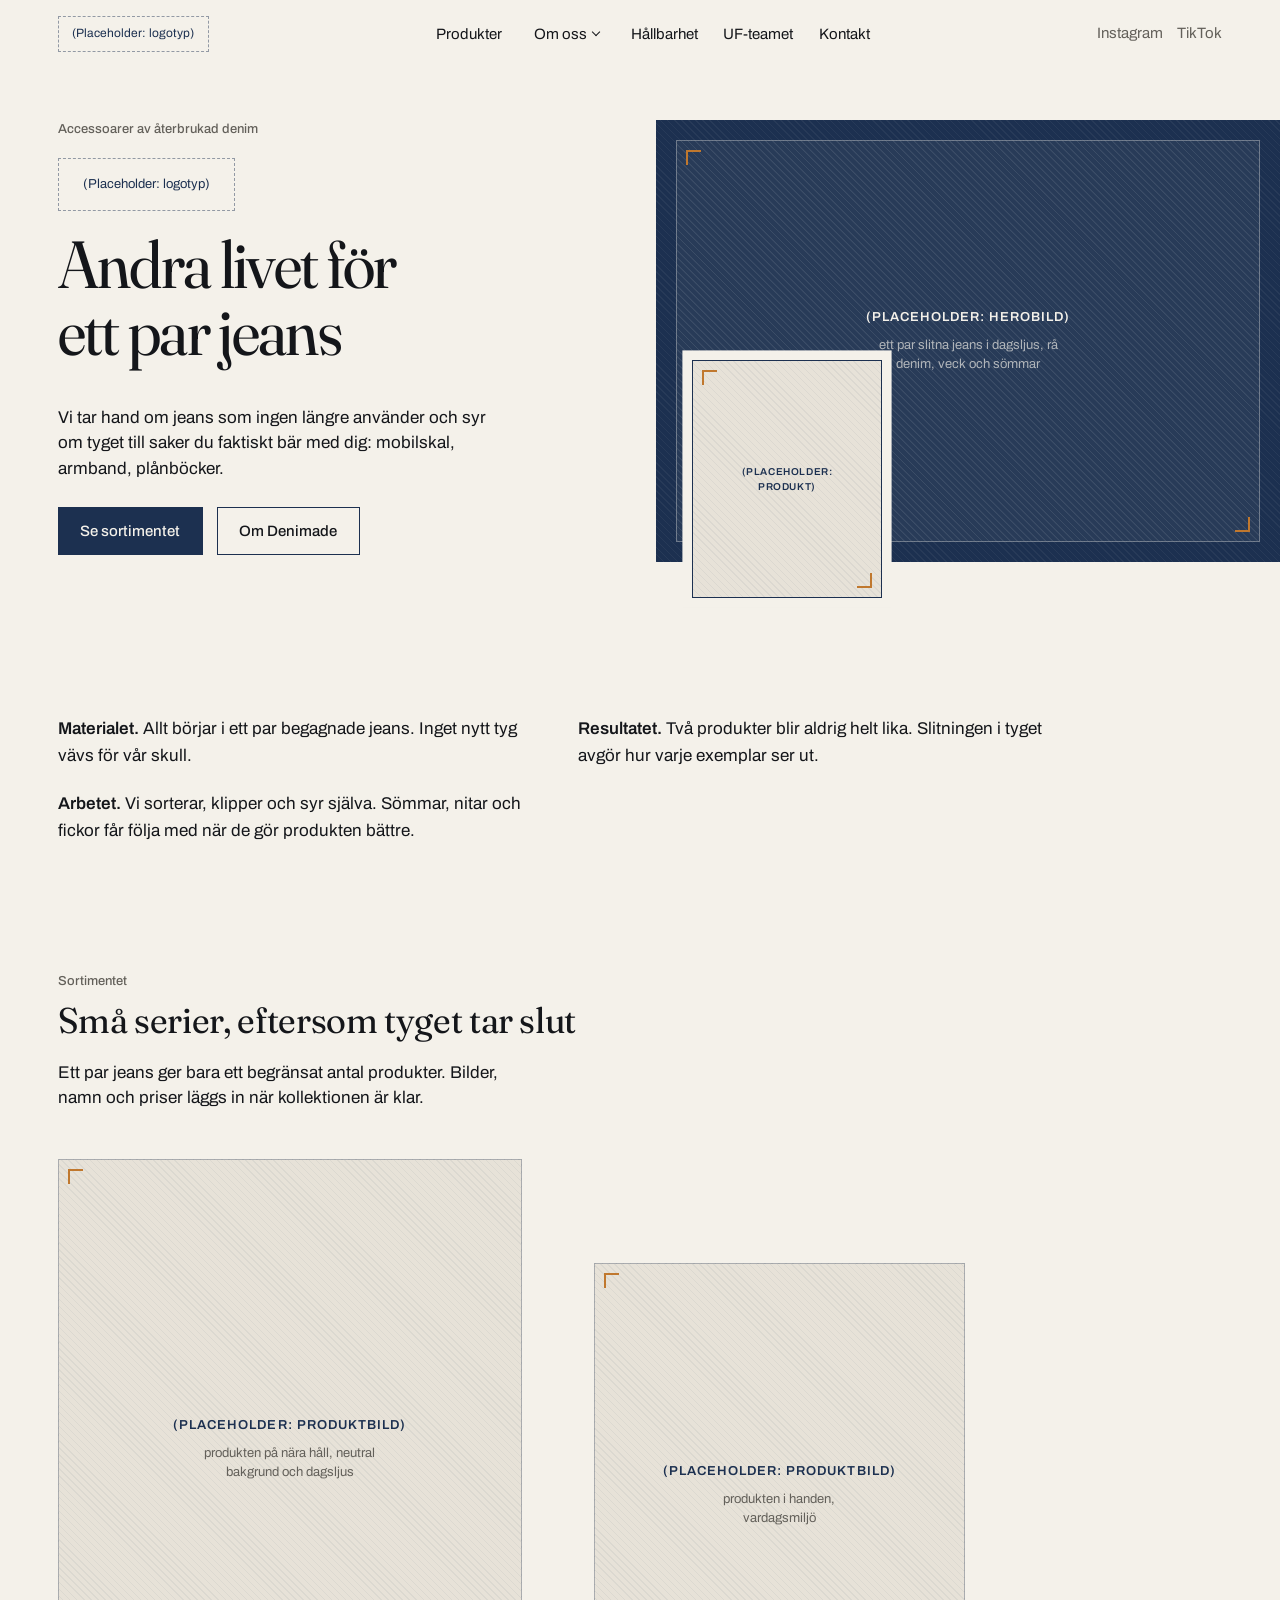
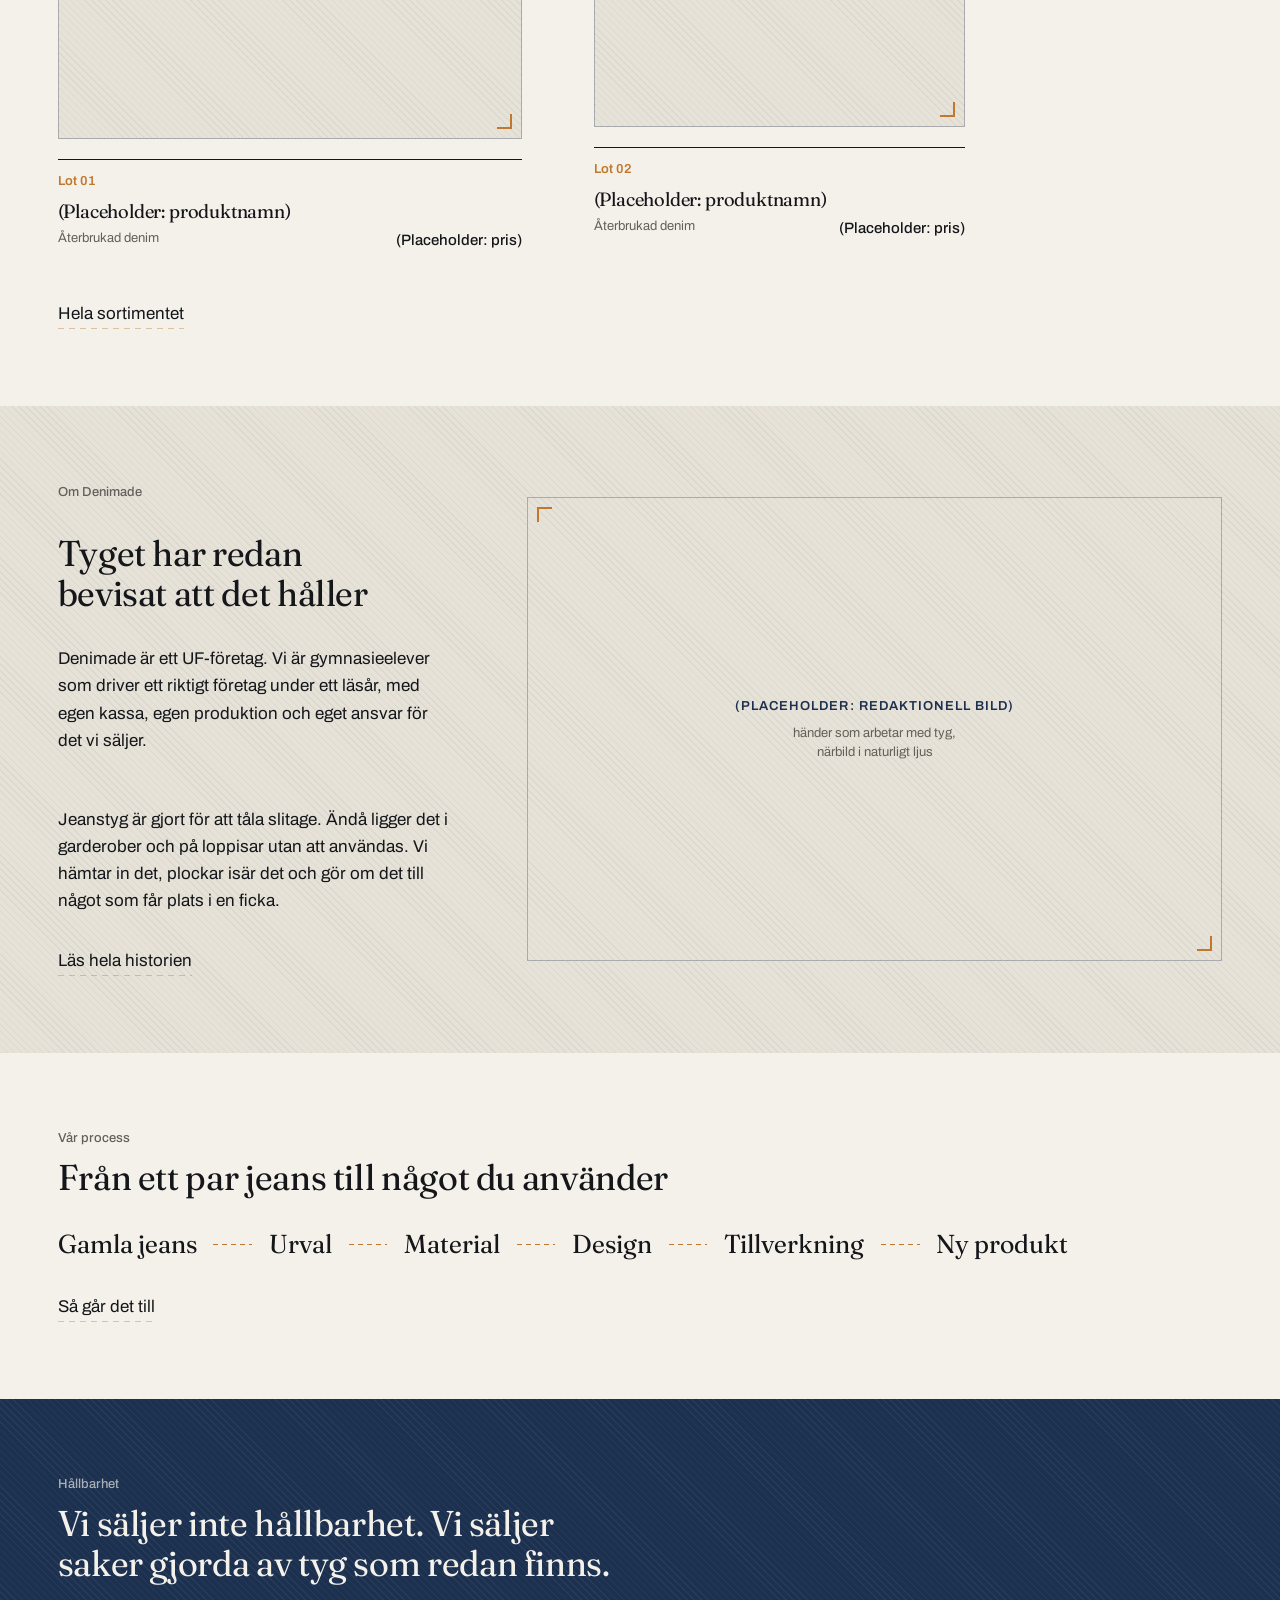
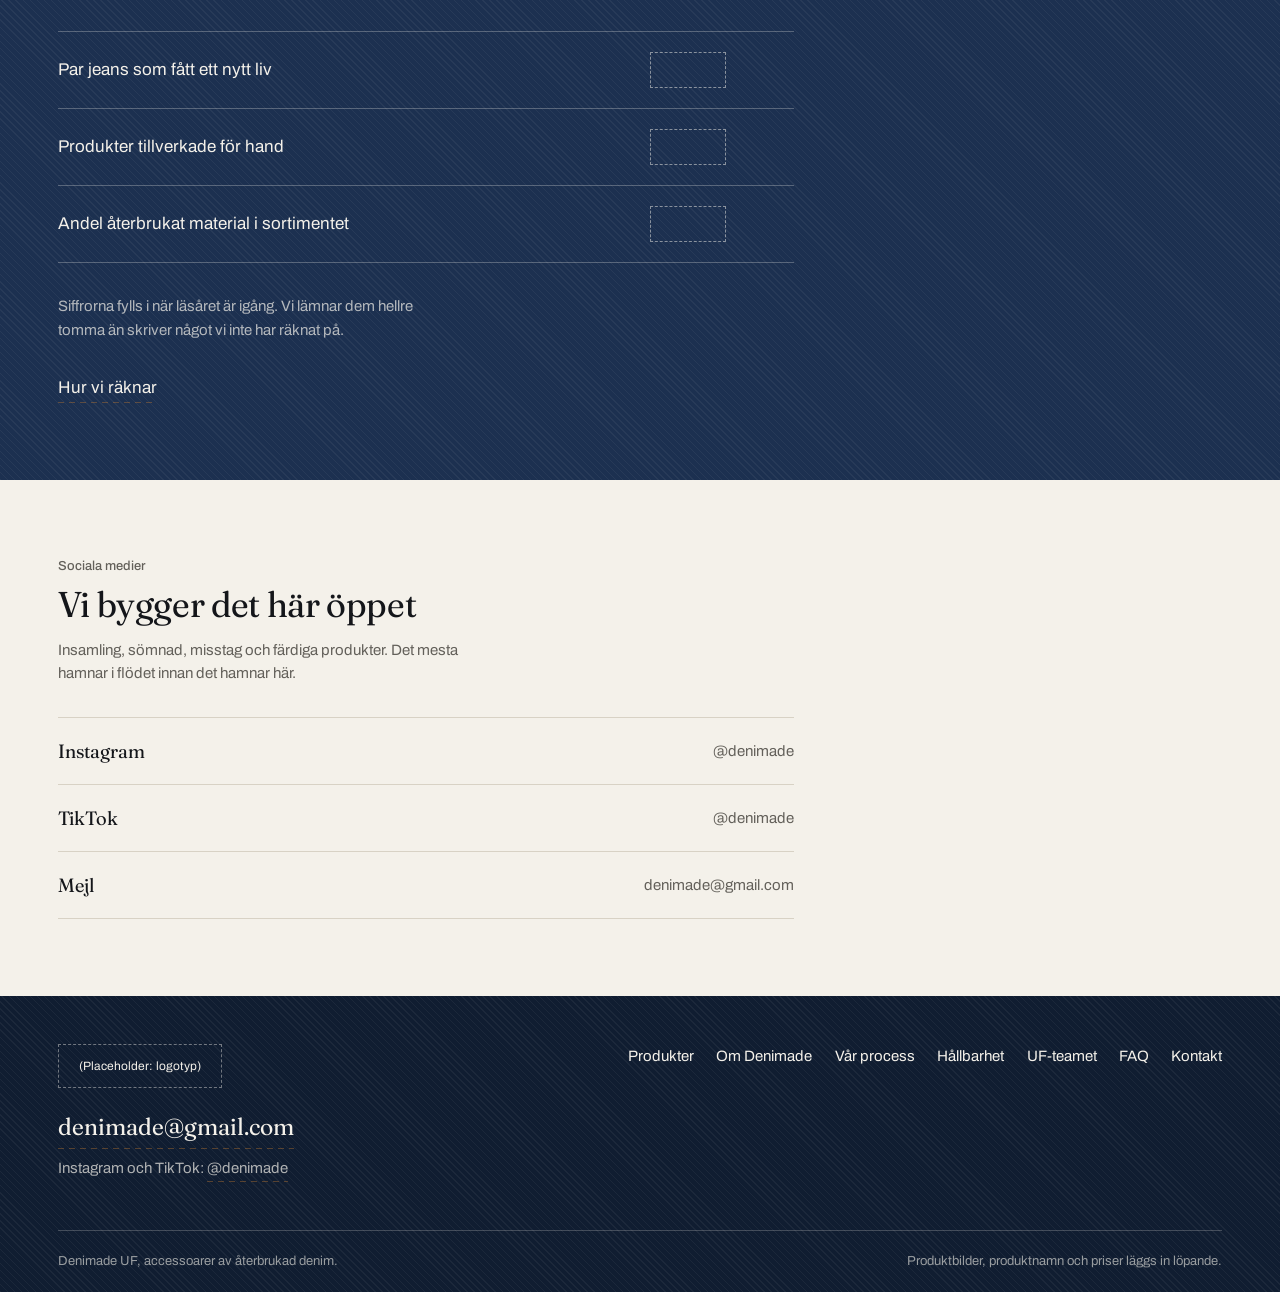
==== index.html @ 26e98a13 "Ta bort designmaneren, skärp den redaktionella hållningen Sajten bröt mot flera punkter i designbrie" ====
<!doctype html>
<html lang="sv">
<head>
<meta charset="utf-8">
<meta name="viewport" content="width=device-width, initial-scale=1">
<title>Denimade UF, accessoarer av återbrukad denim</title>
<meta name="description" content="Denimade UF gör mobilskal, armband och plånböcker av jeans som redan levt ett liv. Varje produkt sys upp för hand.">
<meta name="theme-color" content="#1c3050">
<meta property="og:title" content="Denimade UF, accessoarer av återbrukad denim">
<meta property="og:description" content="Denimade UF gör mobilskal, armband och plånböcker av jeans som redan levt ett liv. Varje produkt sys upp för hand.">
<meta property="og:type" content="website">
<meta property="og:locale" content="sv_SE">
<link rel="icon" href="assets/img/favicon.svg" type="image/svg+xml">
<link rel="preconnect" href="https://fonts.googleapis.com">
<link rel="preconnect" href="https://fonts.gstatic.com" crossorigin>
<link rel="stylesheet" href="https://fonts.googleapis.com/css2?family=Archivo:wght@400;500;600&family=Fraunces:ital,opsz,wght,SOFT,WONK@0,9..144,300..600,0..100,0..1;1,9..144,300..600,0..100,0..1&display=swap">
<link rel="stylesheet" href="assets/css/denimade.css">
</head>
<body>

  <a class="skip" href="#main">Hoppa till innehållet</a>

  <header class="header" data-header>
    <div class="wrap header__inner">
      <a class="brand" href="index.html" aria-label="Denimade UF, till startsidan">
        (Placeholder: logotyp)
      </a>

      <nav class="nav" aria-label="Huvudmeny">
        <ul class="nav__list">
          <li><a class="nav__link link" href="produkter.html">Produkter</a></li>
          <li class="nav__group" data-nav-group>
            <button type="button" class="nav__toggle" data-nav-toggle aria-expanded="false" aria-controls="nav-om">
              Om oss <span class="nav__caret" aria-hidden="true"></span>
            </button>
            <ul class="nav__panel" id="nav-om" data-nav-panel>
              <li><a href="om-denimade.html">Om Denimade</a></li>
              <li><a href="process.html">Vår process</a></li>
              <li><a href="faq.html">FAQ</a></li>
            </ul>
          </li>
          <li><a class="nav__link link" href="hallbarhet.html">Hållbarhet</a></li>
          <li><a class="nav__link link" href="teamet.html">UF-teamet</a></li>
          <li><a class="nav__link link" href="kontakt.html">Kontakt</a></li>
        </ul>
      </nav>

      <div class="header__social">
        <a class="link" href="https://www.instagram.com/denimade" rel="me noopener" target="_blank">Instagram</a>
        <a class="link" href="https://www.tiktok.com/@denimade" rel="me noopener" target="_blank">TikTok</a>
      </div>

      <button type="button" class="burger" data-menu-toggle aria-expanded="false"
              aria-controls="menu" aria-label="Öppna menyn">
        <span aria-hidden="true"></span>
        <span aria-hidden="true"></span>
        <span aria-hidden="true"></span>
      </button>
    </div>
  </header>

  <div class="menu" id="menu" data-menu aria-hidden="true">
    <nav aria-label="Meny">
      <ul class="menu__list">
            <li><a class="menu__link" href="produkter.html">Produkter</a></li>
            <li>
              <span class="menu__label">Om oss</span>
              <ul class="menu__sub">
                <li><a href="om-denimade.html">Om Denimade</a></li>
                <li><a href="process.html">Vår process</a></li>
                <li><a href="faq.html">FAQ</a></li>
              </ul>
            </li>
            <li><a class="menu__link" href="hallbarhet.html">Hållbarhet</a></li>
            <li><a class="menu__link" href="teamet.html">UF-teamet</a></li>
            <li><a class="menu__link" href="kontakt.html">Kontakt</a></li>
      </ul>
    </nav>
    <div class="menu__foot">
      <p><a class="link" href="mailto:denimade@gmail.com">denimade@gmail.com</a></p>
      <p class="meta" style="color:rgba(244,241,234,.7)">Instagram och TikTok: @denimade</p>
    </div>
  </div>

  <main id="main">

    <section class="hero wrap">
      <div class="hero__grid">

        <div class="hero__head">
          <p class="eyebrow">Accessoarer av återbrukad denim</p>
          <span class="hero__logo">(Placeholder: logotyp)</span>
          <h1 class="display">Andra livet för ett par jeans</h1>
        </div>

        <div class="hero__visual">
          <div class="ph ph--onDark hero__field" role="img" aria-label="Platshållare för sidans huvudbild">
            <span class="ph__tag">(Placeholder: Herobild)</span>
            <span class="ph__note">ett par slitna jeans i dagsljus, rå denim, veck och sömmar</span>
          </div>
          <div class="ph hero__inset" role="img" aria-label="Platshållare för produktbild i heron">
            <span class="ph__tag">(Placeholder: Produkt)</span>
          </div>
        </div>

        <div class="hero__type">
          <p class="lead">
            Vi tar hand om jeans som ingen längre använder och syr om tyget till saker
            du faktiskt bär med dig: mobilskal, armband, plånböcker.
          </p>
          <div class="hero__actions">
            <a class="btn btn--solid" href="produkter.html">Se sortimentet</a>
            <a class="btn btn--ghost" href="om-denimade.html">Om Denimade</a>
          </div>
        </div>

      </div>
    </section>

    <section class="section--tight wrap">
      <div class="manifest">
        <p><b>Materialet.</b> Allt börjar i ett par begagnade jeans. Inget nytt tyg
        vävs för vår skull.</p>
        <p><b>Arbetet.</b> Vi sorterar, klipper och syr själva. Sömmar, nitar och
        fickor får följa med när de gör produkten bättre.</p>
        <p><b>Resultatet.</b> Två produkter blir aldrig helt lika. Slitningen i tyget
        avgör hur varje exemplar ser ut.</p>
      </div>
    </section>

    <section class="section wrap">
      <div class="head">
        <p class="eyebrow">Sortimentet</p>
        <h2>Små serier, eftersom tyget tar slut</h2>
        <p class="lead">
          Ett par jeans ger bara ett begränsat antal produkter. Bilder, namn och priser
          läggs in när kollektionen är klar.
        </p>
      </div>

      <div class="pair">
        <article class="product ">
          <div class="ph" role="img" aria-label="Platshållare för produktbild, lot 01">
            <span class="ph__tag">(Placeholder: Produktbild)</span>
            <span class="ph__note">produkten på nära håll, neutral bakgrund och dagsljus</span>
          </div>
          <div class="product__meta">
            <span class="lot product__lot">Lot 01</span>
            <h3 class="product__name">(Placeholder: produktnamn)</h3>
            <p class="product__price">(Placeholder: pris)</p>
            <p class="product__material">Återbrukad denim</p>
          </div>
        </article>
        <article class="product ">
          <div class="ph" role="img" aria-label="Platshållare för produktbild, lot 02">
            <span class="ph__tag">(Placeholder: Produktbild)</span>
            <span class="ph__note">produkten i handen, vardagsmiljö</span>
          </div>
          <div class="product__meta">
            <span class="lot product__lot">Lot 02</span>
            <h3 class="product__name">(Placeholder: produktnamn)</h3>
            <p class="product__price">(Placeholder: pris)</p>
            <p class="product__material">Återbrukad denim</p>
          </div>
        </article>
      </div>

      <p style="margin-top:var(--s-5)"><a class="link" href="produkter.html">Hela sortimentet</a></p>
    </section>

    <section class="section section--bone">
      <div class="wrap split split--wide">
        <div class="stack-4">
          <p class="eyebrow">Om Denimade</p>
          <h2>Tyget har redan bevisat att det håller</h2>
          <p class="body">
            Denimade är ett UF-företag. Vi är gymnasieelever som driver ett riktigt
            företag under ett läsår, med egen kassa, egen produktion och eget ansvar
            för det vi säljer.
          </p>
          <p class="body">
            Jeanstyg är gjort för att tåla slitage. Ändå ligger det i garderober och
            på loppisar utan att användas. Vi hämtar in det, plockar isär det och gör
            om det till något som får plats i en ficka.
          </p>
          <p><a class="link" href="om-denimade.html">Läs hela historien</a></p>
        </div>
        <div>
          <div class="ph ph--wide" role="img" aria-label="Platshållare: redaktionell bild">
            <span class="ph__tag">(Placeholder: Redaktionell bild)</span>
            <span class="ph__note">händer som arbetar med tyg, närbild i naturligt ljus</span>
          </div>
        </div>
      </div>
    </section>

    <section class="section wrap">
      <div class="head" style="margin-bottom:var(--s-4)">
        <p class="eyebrow">Vår process</p>
        <h2>Från ett par jeans till något du använder</h2>
      </div>

      <ul class="chain">
        <li>Gamla jeans</li>
        <li>Urval</li>
        <li>Material</li>
        <li>Design</li>
        <li>Tillverkning</li>
        <li>Ny produkt</li>
      </ul>

      <p style="margin-top:var(--s-4)"><a class="link" href="process.html">Så går det till</a></p>
    </section>

    <section class="section section--indigo">
      <div class="wrap">
        <div class="head" style="max-width:36rem">
          <p class="eyebrow">Hållbarhet</p>
          <h2>Vi säljer inte hållbarhet. Vi säljer saker gjorda av tyg som redan finns.</h2>
        </div>

        <dl class="spec">
          <div class="spec__row">
            <dt class="spec__label">Par jeans som fått ett nytt liv</dt>
            <dd class="spec__value">
              <span class="spec__blank" aria-hidden="true"></span>
            </dd>
          </div>
          <div class="spec__row">
            <dt class="spec__label">Produkter tillverkade för hand</dt>
            <dd class="spec__value">
              <span class="spec__blank" aria-hidden="true"></span>
            </dd>
          </div>
          <div class="spec__row">
            <dt class="spec__label">Andel återbrukat material i sortimentet</dt>
            <dd class="spec__value">
              <span class="spec__blank" aria-hidden="true"></span>
            </dd>
          </div>
        </dl>

        <p class="meta" style="margin-top:var(--s-4);max-width:44ch">
          Siffrorna fylls i när läsåret är igång. Vi lämnar dem hellre tomma än skriver
          något vi inte har räknat på.
        </p>

        <p style="margin-top:var(--s-4)"><a class="link" href="hallbarhet.html">Hur vi räknar</a></p>
      </div>
    </section>

    <section class="section wrap">
      <p class="eyebrow" style="margin-bottom:.6rem">Sociala medier</p>
      <h2 style="margin-bottom:var(--s-2)">Vi bygger det här öppet</h2>
      <p class="meta" style="max-width:46ch;margin-bottom:var(--s-4)">
        Insamling, sömnad, misstag och färdiga produkter. Det mesta hamnar i flödet
        innan det hamnar här.
      </p>
      <ul class="channels">
        <li>
          <a href="https://www.instagram.com/denimade" rel="me noopener" target="_blank">
            <span class="channels__name">Instagram</span>
            <span class="channels__handle">@denimade</span>
          </a>
        </li>
        <li>
          <a href="https://www.tiktok.com/@denimade" rel="me noopener" target="_blank">
            <span class="channels__name">TikTok</span>
            <span class="channels__handle">@denimade</span>
          </a>
        </li>
        <li>
          <a href="mailto:denimade@gmail.com">
            <span class="channels__name">Mejl</span>
            <span class="channels__handle">denimade@gmail.com</span>
          </a>
        </li>
      </ul>
    </section>

  </main>

  <footer class="footer">
    <div class="wrap">
      <div class="footer__inner">
        <div>
          <span class="footer__brand">(Placeholder: logotyp)</span>
          <p><a class="footer__mail link" href="mailto:denimade@gmail.com">denimade@gmail.com</a></p>
          <p class="meta" style="margin-top:.5rem;color:rgba(244,241,234,.7)">
            Instagram och TikTok: <a class="link" href="https://www.instagram.com/denimade" rel="me noopener" target="_blank">@denimade</a>
          </p>
        </div>

        <nav class="footer__nav" aria-label="Sidfot">
        <a class="link" href="produkter.html">Produkter</a>
        <a class="link" href="om-denimade.html">Om Denimade</a>
        <a class="link" href="process.html">Vår process</a>
        <a class="link" href="hallbarhet.html">Hållbarhet</a>
        <a class="link" href="teamet.html">UF-teamet</a>
        <a class="link" href="faq.html">FAQ</a>
        <a class="link" href="kontakt.html">Kontakt</a>
        </nav>
      </div>

      <p class="colophon">
        <span>Denimade UF, accessoarer av återbrukad denim.</span>
        <span>Produktbilder, produktnamn och priser läggs in löpande.</span>
      </p>
    </div>
  </footer>

<script src="assets/js/denimade.js" defer></script>
</body>
</html>
---- assets/css/denimade.css ----
/* ==========================================================================
   DENIMADE UF

   Hållning: återhållsamhet. Sidan bärs av fotografi, tyg och text, inte av
   effekter. Inga kort, inga skuggor, inga gradienter, inga rundade hörn.
   Versaler och spärrad text används bara där de bär information.

   Bärande visuell idé: SÖMMEN. En streckad linje i sytrådens gulorange är
   sidans enda återkommande dekoration.

   01 Tokens · 02 Bas · 03 Typografi · 04 Layout · 05 Sömmar · 06 Länkar
   07 Platshållare · 08 Header · 09 Meny · 10 Hero · 11 Produkter
   12 Redaktionellt · 13 Process · 14 Siffror · 15 Teamet · 16 FAQ
   17 Kontakt · 18 Footer · 19 Responsivt · 20 Utskrift
   ========================================================================== */


/* 01  Tokens
   ========================================================================== */

:root {
  --indigo:      #1c3050;
  --indigo-deep: #101d31;
  --ink:         #14161a;
  --paper:       #f4f1ea;
  --bone:        #e7e2d8;
  --bone-deep:   #d8d2c5;
  --grey:        #63605a;
  --thread:      #c0782e;   /* sytråd. Dekoration, aldrig brödtext. */

  /* Denimens kypertväv, återgiven i CSS. Inga bildfiler inblandade. */
  --twill-light: repeating-linear-gradient(45deg,
                   rgba(28, 48, 80, .055) 0 1px, transparent 1px 5px);
  --twill-dark:  repeating-linear-gradient(45deg,
                   rgba(244, 241, 234, .05) 0 1px, transparent 1px 5px);

  --font-display: "Fraunces", "Iowan Old Style", "Palatino Linotype",
                  Palatino, Georgia, serif;
  --font-ui:      "Archivo", "Helvetica Neue", Helvetica, Arial, sans-serif;

  /* Måttlig skala. Rubrikerna bär text, de imponerar inte. */
  --t-display: clamp(2.375rem, 5.2vw, 4.5rem);
  --t-h1:      clamp(2rem, 3.8vw, 3.125rem);
  --t-h2:      clamp(1.5rem, 2.8vw, 2.25rem);
  --t-h3:      clamp(1.125rem, 1.5vw, 1.3125rem);
  --t-lead:    clamp(1.0625rem, 1.25vw, 1.1875rem);
  --t-body:    1.0625rem;
  --t-small:   0.9375rem;
  --t-label:   0.8125rem;

  --s-1: 0.5rem;
  --s-2: 0.875rem;
  --s-3: 1.25rem;
  --s-4: 2rem;
  --s-5: 3rem;
  --s-6: 4.5rem;
  --s-7: 6.5rem;

  --gutter:  clamp(1.25rem, 4.5vw, 4rem);
  --section: clamp(3rem, 6vw, 5.5rem);
  --measure: 60ch;

  --hairline: 1px solid var(--bone-deep);
  --ease:     cubic-bezier(.2, .6, .2, 1);
}


/* 02  Bas
   ========================================================================== */

*, *::before, *::after { box-sizing: border-box; }

html { -webkit-text-size-adjust: 100%; scroll-behavior: smooth; }

body {
  margin: 0;
  background: var(--paper);
  color: var(--ink);
  font-family: var(--font-ui);
  font-size: var(--t-body);
  line-height: 1.6;
  font-synthesis-weight: none;
  -webkit-font-smoothing: antialiased;
  overflow-x: hidden;
}
body.is-locked { overflow: hidden; }

img, svg { max-width: 100%; display: block; }
h1, h2, h3, h4, p, figure, blockquote, dl, dd { margin: 0; }
ul, ol { margin: 0; padding: 0; list-style: none; }
a { color: inherit; }

button { font: inherit; color: inherit; background: none; border: 0; cursor: pointer; }

:focus-visible { outline: 2px solid var(--thread); outline-offset: 3px; }
::selection { background: var(--indigo); color: var(--paper); }

.skip {
  position: absolute; top: -100%; left: var(--gutter); z-index: 200;
  padding: .75rem 1.25rem;
  background: var(--indigo); color: var(--paper);
  font-size: var(--t-small); text-decoration: none;
}
.skip:focus { top: .75rem; }

.sr-only {
  position: absolute; width: 1px; height: 1px; margin: -1px; padding: 0;
  overflow: hidden; clip-path: inset(50%); white-space: nowrap;
}


/* 03  Typografi
   --------------------------------------------------------------------------
   Serif bär rubriker, grotesk bär allt annat. Fraunces WONK-axel ger sneda,
   lite oputsade tecken och används bara i de största graderna, där den läser
   som karaktär och inte som brus.
   ========================================================================== */

.display, h1, h2, h3, .serif {
  font-family: var(--font-display);
  font-weight: 400;
  font-variation-settings: "SOFT" 20, "WONK" 0, "opsz" 60;
  letter-spacing: -0.01em;
  line-height: 1.12;
  text-wrap: balance;
}

.display {
  font-size: var(--t-display);
  font-variation-settings: "SOFT" 28, "WONK" 1, "opsz" 144;
  line-height: 1.02;
  letter-spacing: -0.025em;
}

h1 { font-size: var(--t-h1); font-variation-settings: "SOFT" 24, "WONK" 1, "opsz" 96; }
h2 { font-size: var(--t-h2); }
h3 { font-size: var(--t-h3); line-height: 1.25; }

em, .italic { font-style: italic; }

/* Sektionsetikett. Gemener, ingen spärrning: den placerar läsaren, den ropar inte. */
.eyebrow {
  display: block;
  font-family: var(--font-ui);
  font-size: var(--t-label);
  font-weight: 500;
  color: var(--grey);
  line-height: 1.4;
}
.eyebrow--light { color: rgba(244, 241, 234, .66); }

.lead { font-size: var(--t-lead); line-height: 1.5; max-width: 44ch; text-wrap: pretty; }

.body { max-width: var(--measure); text-wrap: pretty; }
.body + .body { margin-top: var(--s-3); }

.meta { font-size: var(--t-small); color: var(--grey); line-height: 1.55; }

/* Lotnummer: ett riktigt ordningsnummer, satt som på en plaggetikett. */
.lot {
  font-family: var(--font-ui);
  font-size: var(--t-label);
  font-weight: 600;
  font-variant-numeric: tabular-nums;
  color: var(--thread);
}


/* 04  Layout
   ========================================================================== */

.wrap { width: 100%; max-width: 1360px; margin-inline: auto; padding-inline: var(--gutter); }

.section { padding-block: var(--section); }
.section--tight { padding-block: clamp(2rem, 4vw, 3.5rem); }

.section--indigo {
  background-color: var(--indigo);
  background-image: var(--twill-dark);
  color: var(--paper);
}
.section--indigo .eyebrow { color: rgba(244, 241, 234, .66); }
.section--indigo .meta    { color: rgba(244, 241, 234, .7); }

.section--bone { background-color: var(--bone); background-image: var(--twill-light); }

.stack   { display: flex; flex-direction: column; gap: var(--s-3); }
.stack-4 { display: flex; flex-direction: column; gap: var(--s-4); }

/* Sektionsrubrik. Etiketten hänger över rubriken, aldrig centrerad. */
.head { margin-bottom: var(--s-5); }
.head .eyebrow { margin-bottom: .6rem; }
.head .lead { margin-top: var(--s-3); }

.pagehead { padding-block: var(--s-5) 0; }
.pagehead .head { margin-bottom: 0; }


/* 05  Sömmar
   ========================================================================== */

.rule { border: 0; border-top: var(--hairline); margin: 0; }

/* Sömmen: två parallella streckade linjer, som topstitch på en jeansfåll. */
.stitch {
  border: 0; height: 5px; margin: 0;
  background-image:
    repeating-linear-gradient(to right, var(--thread) 0 7px, transparent 7px 13px),
    repeating-linear-gradient(to right, var(--thread) 0 7px, transparent 7px 13px);
  background-size: 100% 1px, 100% 1px;
  background-position: 0 0, 0 100%;
  background-repeat: no-repeat;
  opacity: .85;
}


/* 06  Länkar och knappar
   ========================================================================== */

.link { position: relative; display: inline-block; text-decoration: none; padding-bottom: 2px; }
.link::after {
  content: "";
  position: absolute; left: 0; bottom: 0; width: 100%; height: 1px;
  background-image:
    repeating-linear-gradient(to right, var(--thread) 0 6px, transparent 6px 11px);
  transform: scaleX(0);
  transform-origin: left;
  transition: transform .28s var(--ease);
}
.link:hover::after,
.link:focus-visible::after { transform: scaleX(1); }

/* I löptext måste länken synas utan att man hovrar. Sömmen ligger kvar dämpad. */
p > .link:not(.btn)::after { transform: scaleX(1); opacity: .4; }
p > .link:not(.btn):hover::after,
p > .link:not(.btn):focus-visible::after { opacity: 1; }

/* Knappen är sällsynt och skarp i hörnen. Ingen pil, ingen skugga. */
.btn {
  display: inline-flex;
  align-items: center;
  min-height: 46px;
  padding: .7rem 1.35rem;
  border: 1px solid var(--indigo);
  font-size: var(--t-small);
  font-weight: 500;
  text-decoration: none;
  transition: background-color .2s var(--ease), color .2s var(--ease);
}
.btn--solid { background: var(--indigo); color: var(--paper); }
.btn--solid:hover { background: var(--indigo-deep); }
.btn--ghost:hover { background: var(--indigo); color: var(--paper); }
.btn--light { border-color: rgba(244, 241, 234, .5); color: var(--paper); }
.btn--light:hover { background: var(--paper); color: var(--indigo); }


/* 07  Platshållare
   --------------------------------------------------------------------------
   Sidans viktigaste komponent. Den ska läsa som en bildanvisning, alltså vad
   som ska fotograferas, inte som en trasig bild. Versalerna här är en teknisk
   markör och inte dekor, vilket är skälet till att de får stå kvar.
   ========================================================================== */

.ph {
  position: relative;
  display: flex;
  flex-direction: column;
  align-items: center;
  justify-content: center;
  gap: .5rem;
  padding: clamp(1rem, 3vw, 2rem);
  text-align: center;
  aspect-ratio: 4 / 5;
  background-color: var(--bone);
  background-image: var(--twill-light);
  border: 1px solid rgba(28, 48, 80, .3);
}

/* Passkors i två hörn, som på ett kontaktkark. */
.ph::before, .ph::after {
  content: "";
  position: absolute;
  width: 15px; height: 15px;
  border: 0 solid var(--thread);
}
.ph::before { top: 9px;    left: 9px;   border-top-width: 2px;    border-left-width: 2px; }
.ph::after  { bottom: 9px; right: 9px;  border-bottom-width: 2px; border-right-width: 2px; }

.ph__tag {
  font-size: var(--t-label);
  font-weight: 600;
  letter-spacing: .08em;
  text-transform: uppercase;
  color: var(--indigo);
  line-height: 1.5;
}
.ph__note { font-size: .8125rem; color: var(--grey); line-height: 1.45; max-width: 26ch; }

.ph--wide   { aspect-ratio: 3 / 2; }
.ph--square { aspect-ratio: 1 / 1; }
.ph--tall   { aspect-ratio: 2 / 3; }
.ph--band   { aspect-ratio: 21 / 9; }

.ph--onDark {
  background-color: rgba(244, 241, 234, .05);
  background-image: var(--twill-dark);
  border-color: rgba(244, 241, 234, .34);
}
.ph--onDark .ph__tag  { color: var(--paper); }
.ph--onDark .ph__note { color: rgba(244, 241, 234, .66); }

/* Fullbreddsband som andningspaus mellan sektioner. */
.band .ph { border-inline: 0; }


/* 08  Header
   ========================================================================== */

.header {
  position: sticky; top: 0; z-index: 60;
  background: var(--paper);
  border-bottom: 1px solid transparent;
  transition: border-color .25s var(--ease);
}
.header.is-scrolled { border-bottom-color: var(--bone-deep); }

body.is-locked .header { background: transparent; border-bottom-color: transparent; }
body.is-locked .brand  { color: var(--paper); border-color: rgba(244, 241, 234, .42); }
body.is-locked .burger span { background: var(--paper); }

.header__inner {
  display: flex; align-items: center; justify-content: space-between;
  gap: var(--s-3);
  min-height: 68px;
  padding-block: .7rem;
}

/* Logotypen är en platshållare tills den riktiga filen finns, formgiven
   som sidans övriga tomrum. */
.brand {
  display: inline-flex; align-items: center; justify-content: center;
  min-height: 36px;
  padding: .4rem .85rem;
  border: 1px dashed rgba(28, 48, 80, .45);
  font-size: .75rem;
  color: var(--indigo);
  text-decoration: none;
  white-space: nowrap;
  transition: border-color .2s var(--ease);
}
.brand:hover { border-color: var(--thread); }

.nav { display: none; }
.nav__list { display: flex; align-items: center; gap: clamp(1.1rem, 2vw, 1.9rem); }

.nav__link {
  display: inline-block;
  padding-block: .3rem;
  font-size: var(--t-small);
  text-decoration: none;
}
.nav__link[aria-current="page"] { font-weight: 600; }
.nav__link[aria-current="page"]::after { transform: scaleX(1); }

.nav__group { position: relative; }

.nav__toggle {
  display: inline-flex; align-items: center; gap: .4rem;
  padding-block: .3rem;
  font-size: var(--t-small);
}
.nav__toggle.is-current { font-weight: 600; }

.nav__caret {
  width: 6px; height: 6px;
  border-right: 1.5px solid currentColor;
  border-bottom: 1.5px solid currentColor;
  transform: translateY(-2px) rotate(45deg);
  transition: transform .22s var(--ease);
}
.nav__toggle[aria-expanded="true"] .nav__caret { transform: translateY(1px) rotate(-135deg); }

.nav__panel {
  position: absolute; top: calc(100% + .7rem); left: -1.1rem;
  min-width: 210px;
  padding: .45rem 0;
  background: var(--paper);
  border: 1px solid var(--bone-deep);
  border-top: 2px solid var(--thread);
  opacity: 0;
  visibility: hidden;
  transform: translateY(-6px);
  transition: opacity .2s var(--ease), transform .2s var(--ease), visibility 0s linear .2s;
}
.nav__group:hover .nav__panel,
.nav__group:focus-within .nav__panel,
.nav__panel[data-open="true"] {
  opacity: 1; visibility: visible; transform: translateY(0);
  transition: opacity .2s var(--ease), transform .2s var(--ease), visibility 0s;
}
.nav__panel a {
  display: block;
  padding: .55rem 1.1rem;
  font-size: var(--t-small);
  text-decoration: none;
  transition: background-color .18s var(--ease);
}
.nav__panel a:hover, .nav__panel a:focus-visible { background: var(--bone); }
.nav__panel a[aria-current="page"] { font-weight: 600; }

.header__social { display: none; gap: .9rem; }
.header__social a { font-size: var(--t-small); text-decoration: none; color: var(--grey); }
.header__social a:hover { color: var(--ink); }

.burger {
  display: inline-flex; flex-direction: column; justify-content: center; gap: 5px;
  width: 46px; height: 46px;
  margin-right: -11px;
  padding: 0 10px;
}
.burger span {
  display: block; height: 1.5px; background: var(--ink);
  transition: transform .28s var(--ease), opacity .18s var(--ease);
}
.burger[aria-expanded="true"] span:nth-child(1) { transform: translateY(6.5px) rotate(45deg); }
.burger[aria-expanded="true"] span:nth-child(2) { opacity: 0; }
.burger[aria-expanded="true"] span:nth-child(3) { transform: translateY(-6.5px) rotate(-45deg); }


/* 09  Mobilmeny
   ========================================================================== */

.menu {
  position: fixed; inset: 0; z-index: 55;
  display: flex; flex-direction: column;
  padding: 92px var(--gutter) var(--s-5);
  background-color: var(--indigo);
  background-image: var(--twill-dark);
  color: var(--paper);
  overflow-y: auto;
  opacity: 0;
  visibility: hidden;
  transition: opacity .3s var(--ease), visibility 0s linear .3s;
}
.menu[data-open="true"] {
  opacity: 1; visibility: visible;
  transition: opacity .3s var(--ease), visibility 0s;
}

.menu__list > li + li { margin-top: .3rem; }

.menu__link {
  display: block;
  padding-block: .3rem;
  font-family: var(--font-display);
  font-variation-settings: "SOFT" 24, "WONK" 1, "opsz" 96;
  font-size: clamp(1.75rem, 9vw, 2.5rem);
  line-height: 1.14;
  letter-spacing: -0.02em;
  text-decoration: none;
}
.menu__link[aria-current="page"] { color: var(--thread); }

.menu__label {
  display: block;
  padding-block: .8rem .15rem;
  font-size: var(--t-label);
  color: rgba(244, 241, 234, .55);
}

.menu__sub {
  margin: .2rem 0 .5rem 1rem;
  padding-left: .9rem;
  border-left: 1px solid rgba(244, 241, 234, .25);
}
.menu__sub a {
  display: block;
  padding-block: .28rem;
  font-size: var(--t-small);
  text-decoration: none;
  color: rgba(244, 241, 234, .82);
}
.menu__sub a[aria-current="page"] { color: var(--thread); }

.menu__foot {
  margin-top: auto;
  padding-top: var(--s-3);
  border-top: 1px solid rgba(244, 241, 234, .22);
}
.menu__foot a { text-decoration: none; }


/* 10  Hero
   --------------------------------------------------------------------------
   Desktop: typografin i en smal vänsterkolumn, bildytan bryter ut mot
   högerkanten. Mobil: rubriken först, sedan bilden, sedan ingressen.
   ========================================================================== */

.hero { padding-block: clamp(2rem, 4vw, 3.5rem) clamp(4rem, 8vw, 7rem); }

.hero__grid { display: grid; gap: var(--s-4); }

.hero__head { display: flex; flex-direction: column; align-items: flex-start; gap: var(--s-3); }

.hero__logo {
  padding: 1rem 1.5rem;
  border: 1px dashed rgba(28, 48, 80, .45);
  font-size: var(--t-label);
  color: var(--indigo);
  line-height: 1.4;
}

.hero__type { display: flex; flex-direction: column; gap: var(--s-3); }
.hero__actions { display: flex; flex-wrap: wrap; gap: var(--s-2); margin-top: .35rem; }

.hero__visual {
  position: relative;
  padding: clamp(.75rem, 1.8vw, 1.25rem);
  background-color: var(--indigo);
  background-image: var(--twill-dark);
}
.hero__field { aspect-ratio: 4 / 5; }

.hero__inset {
  position: absolute;
  left: clamp(1rem, 4vw, 2.25rem);
  bottom: clamp(-2.25rem, -4vw, -1.25rem);
  width: clamp(108px, 33%, 190px);
  aspect-ratio: 4 / 5;
  border-color: var(--indigo);
  box-shadow: 0 0 0 clamp(.375rem, 1vw, .6rem) var(--paper);
}
.hero__inset .ph__tag  { font-size: .625rem; letter-spacing: .06em; }
.hero__inset .ph__note { display: none; }


/* 11  Produkter
   ========================================================================== */

.products { display: grid; gap: var(--s-6); align-items: start; }

.product__meta {
  display: grid;
  grid-template-columns: 1fr auto;
  gap: .3rem var(--s-3);
  margin-top: var(--s-3);
  padding-top: .7rem;
  border-top: 1px solid var(--ink);
}
.product__lot  { grid-area: 1 / 1 / 2 / -1; margin-bottom: .15rem; }
.product__name { grid-area: 2 / 1 / 3 / -1; font-size: var(--t-h3); }
.product__material {
  grid-area: 3 / 1 / 4 / 2;
  min-width: 0;
  font-size: .8125rem;
  color: var(--grey);
}
.product__price {
  grid-area: 3 / 2 / 4 / 3;
  justify-self: end;
  align-self: end;
  font-size: var(--t-small);
  font-weight: 500;
  text-align: right;
}

/* Utdraget på startsidan: två produkter i olika storlek, inte tre lika. */
.pair { display: grid; gap: var(--s-5); align-items: start; }


/* 12  Redaktionella block
   ========================================================================== */

.split { display: grid; gap: var(--s-5); align-items: start; }

/* Manifestet på startsidan: tre korta stycken med indragen fetstilsingång,
   satta i två spalter. Ett tryckt grepp, inte ett kortgrid. */
.manifest { max-width: 62rem; }
.manifest p { margin-bottom: var(--s-3); break-inside: avoid; }
.manifest p:last-child { margin-bottom: 0; }
.manifest b { font-weight: 600; }

.pull {
  font-family: var(--font-display);
  font-variation-settings: "SOFT" 24, "WONK" 1, "opsz" 96;
  font-size: clamp(1.375rem, 3vw, 2.125rem);
  line-height: 1.2;
  letter-spacing: -0.015em;
  text-wrap: balance;
  max-width: 24ch;
  padding-left: var(--s-3);
  border-left: 2px solid var(--thread);
}

/* Hängande etiketter i löptext. Etiketten står i marginalen, texten löper. */
.aside-notes { display: grid; gap: var(--s-4); }
.aside-notes > div { display: grid; gap: .35rem; }
.aside-notes dt, .aside-notes h3 { font-size: var(--t-h3); }


/* 13  Process
   --------------------------------------------------------------------------
   En lodrät söm löper genom sektionen. Stegnumren sitter på sömmen med
   pappersfärgad bakgrund, som knappar på en fåll.
   ========================================================================== */

.steps { position: relative; --rail: clamp(2rem, 5vw, 3.25rem); }

.steps::before {
  content: "";
  position: absolute;
  top: .5rem; bottom: 2.5rem;
  left: calc(var(--rail) / 2);
  width: 1px;
  background-image:
    repeating-linear-gradient(to bottom, var(--thread) 0 6px, transparent 6px 13px);
}

.step {
  position: relative;
  padding-left: calc(var(--rail) + clamp(1.1rem, 2.5vw, 2rem));
  padding-block: 0 var(--s-6);
}
.step:last-child { padding-bottom: 0; }

.step__no {
  position: absolute; left: 0; top: 0;
  display: flex; align-items: center; justify-content: center;
  width: var(--rail);
  padding-block: .3rem;
  background: var(--paper);
  font-size: var(--t-label);
  font-weight: 600;
  font-variant-numeric: tabular-nums;
  color: var(--thread);
}

.step__title { margin-bottom: .55rem; }
.step__fig { margin-top: var(--s-3); }
.step__fig--narrow { max-width: 320px; }


/* 14  Siffror
   --------------------------------------------------------------------------
   Ingen rad med stora tal. En specifikationslista, som baksidan av en
   plaggetikett: vad som mäts till vänster, en tom ruta att fylla i till höger.
   ========================================================================== */

.spec { border-top: 1px solid rgba(244, 241, 234, .28); max-width: 46rem; }

.spec__row {
  display: grid;
  grid-template-columns: 1fr auto;
  align-items: center;
  gap: var(--s-3);
  padding-block: var(--s-3);
  border-bottom: 1px solid rgba(244, 241, 234, .28);
}
.spec__label { font-size: var(--t-lead); line-height: 1.35; }

.spec__blank {
  display: block;
  width: clamp(3.25rem, 7vw, 4.75rem);
  height: 2.25rem;
  border: 1px dashed currentColor;
  opacity: .5;
}
.spec__value { text-align: right; }

/* På ljus botten byter listan kontur. */
.spec--light,
.spec--light .spec__row { border-color: var(--bone-deep); }

/* Numrerad redaktionell lista. Siffrorna hänger i marginalen. */
.points { max-width: 52rem; }
.points > li {
  display: grid;
  grid-template-columns: 2.5rem 1fr;
  gap: 0 var(--s-3);
  padding-block: var(--s-4);
  border-top: var(--hairline);
}
.points > li:last-child { border-bottom: var(--hairline); }
.points__no {
  font-size: var(--t-label);
  font-weight: 600;
  font-variant-numeric: tabular-nums;
  color: var(--thread);
  padding-top: .35rem;
}
.points h3 { margin-bottom: .4rem; }


/* 15  Teamet
   --------------------------------------------------------------------------
   Mobil: en horisontell rad med scroll-snap. Desktop: fyra spalter där
   varannan hänger lägre.
   ========================================================================== */

.team {
  display: flex;
  gap: var(--s-3);
  overflow-x: auto;
  scroll-snap-type: x mandatory;
  scroll-padding-inline: var(--gutter);
  padding-bottom: var(--s-2);
  -webkit-overflow-scrolling: touch;
}
.team > * { flex: 0 0 68%; scroll-snap-align: start; }

.member__meta { margin-top: var(--s-2); padding-top: .7rem; border-top: 1px solid var(--ink); }
.member__name { font-size: var(--t-h3); }
.member__role { display: block; margin-top: .15rem; font-size: var(--t-small); color: var(--thread); }
.member__line { margin-top: .5rem; font-size: var(--t-small); color: var(--grey); }


/* 16  FAQ
   ========================================================================== */

.faq { max-width: 52rem; }
.faq__item { border-top: var(--hairline); }
.faq__item:last-of-type { border-bottom: var(--hairline); }

.faq__q {
  display: flex; align-items: baseline; justify-content: space-between;
  gap: var(--s-3);
  padding-block: var(--s-3);
  min-height: 54px;
  cursor: pointer;
  list-style: none;
  font-family: var(--font-display);
  font-variation-settings: "SOFT" 20, "WONK" 0, "opsz" 60;
  font-size: clamp(1.0625rem, 1.7vw, 1.3125rem);
  line-height: 1.3;
  transition: color .18s var(--ease);
}
.faq__q::-webkit-details-marker { display: none; }
.faq__q:hover { color: var(--indigo); }

.faq__h { margin: 0; font: inherit; font-variation-settings: inherit; letter-spacing: inherit; line-height: inherit; }

.faq__mark { position: relative; flex: 0 0 auto; width: 13px; height: 13px; align-self: center; }
.faq__mark::before, .faq__mark::after {
  content: "";
  position: absolute; inset: 50% 0 auto 0;
  height: 1.5px;
  background: var(--thread);
  transition: transform .25s var(--ease);
}
.faq__mark::after { transform: rotate(90deg); }
.faq__item[open] .faq__mark::after { transform: rotate(0deg); }

.faq__a { padding-bottom: var(--s-4); max-width: 52ch; color: var(--grey); text-wrap: pretty; }
.faq__a p + p { margin-top: var(--s-2); }

.slot { display: inline-block; font-size: var(--t-label); font-weight: 600; color: var(--thread); }
.faq__a .slot { margin-bottom: .4rem; }


/* 17  Kontakt
   ========================================================================== */

.mailto {
  display: inline-block;
  font-family: var(--font-display);
  font-variation-settings: "SOFT" 28, "WONK" 1, "opsz" 144;
  font-size: clamp(1.625rem, 5.5vw, 3.5rem);
  line-height: 1.08;
  letter-spacing: -0.03em;
  text-decoration: none;
  overflow-wrap: anywhere;
}

.channels { border-top: var(--hairline); max-width: 46rem; }
.channels > li { border-bottom: var(--hairline); }
.channels a {
  display: flex; align-items: center; justify-content: space-between;
  gap: var(--s-3);
  min-height: 66px;
  padding-block: var(--s-2);
  text-decoration: none;
}
.channels__name {
  font-family: var(--font-display);
  font-variation-settings: "SOFT" 20, "WONK" 0, "opsz" 60;
  font-size: var(--t-h3);
}
.channels__handle { font-size: var(--t-small); color: var(--grey); transition: color .2s var(--ease); }
.channels a:hover .channels__handle,
.channels a:focus-visible .channels__handle { color: var(--thread); }


/* 18  Footer
   --------------------------------------------------------------------------
   Ett litet företag med åtta sidor behöver ingen fyrkolumnersfooter.
   Kontaktuppgifter till vänster, en länkrad till höger.
   ========================================================================== */

.footer {
  background-color: var(--indigo-deep);
  background-image: var(--twill-dark);
  color: var(--paper);
  padding-block: var(--s-5) var(--s-3);
}

.footer__inner { display: grid; gap: var(--s-4); }

.footer__brand {
  display: inline-block;
  padding: .8rem 1.25rem;
  border: 1px dashed rgba(244, 241, 234, .42);
  font-size: .75rem;
  line-height: 1.4;
}

.footer__mail {
  display: inline-block;
  margin-top: var(--s-3);
  font-family: var(--font-display);
  font-variation-settings: "SOFT" 20, "WONK" 0, "opsz" 60;
  font-size: clamp(1.125rem, 2.2vw, 1.5rem);
  text-decoration: none;
  overflow-wrap: anywhere;
}

.footer__nav { display: flex; flex-wrap: wrap; gap: .5rem 1.4rem; align-content: start; }
.footer__nav a { font-size: var(--t-small); text-decoration: none; }

.colophon {
  display: flex; flex-wrap: wrap; gap: .4rem var(--s-4);
  justify-content: space-between;
  margin-top: var(--s-5);
  padding-top: var(--s-3);
  border-top: 1px solid rgba(244, 241, 234, .22);
  font-size: .8125rem;
  color: rgba(244, 241, 234, .6);
}


/* 19  Processen som typografisk kedja
   ========================================================================== */

.chain { display: flex; flex-wrap: wrap; align-items: baseline; gap: .3rem 0; }
.chain li {
  display: inline-flex; align-items: baseline;
  font-family: var(--font-display);
  font-variation-settings: "SOFT" 20, "WONK" 0, "opsz" 60;
  font-size: clamp(1.0625rem, 2.2vw, 1.625rem);
  line-height: 1.2;
}
/* Sömmen håller ihop kedjan i stället för en pil. */
.chain li::after {
  content: "";
  width: clamp(1.5rem, 3vw, 2.75rem);
  height: 1px;
  margin-inline: .65em;
  align-self: center;
  background-image:
    repeating-linear-gradient(to right, var(--thread) 0 5px, transparent 5px 9px);
}
.chain li:last-child::after { content: none; }


/* 20  Responsivt
   --------------------------------------------------------------------------
   Basen ovan är mobil. Mobilen är utgångsläget, inte en nedskalning.
   ========================================================================== */

@media (max-width: 47.999rem) {
  /* Produktstapeln växlar bildformat så att den inte blir monoton. */
  .products > :nth-child(3n + 2) .ph { aspect-ratio: 1 / 1; }
  .products > :nth-child(3n + 3) .ph { aspect-ratio: 5 / 6; }

  .hero__visual { margin-inline: calc(var(--gutter) * -1); }
  .hero__inset  { left: var(--gutter); }
  /* Produktbilden skjuter in nedtill, så bildtexten flyttas upp ur vägen. */
  .hero__field  {
    aspect-ratio: 5 / 4;
    justify-content: flex-start;
    padding-top: clamp(1.5rem, 8vw, 2.5rem);
  }
  /* Headern bär redan märket några rader upp. */
  .hero__logo { display: none; }

  .spec__row { grid-template-columns: 1fr auto; }
}


/* ---- 48rem ---------------------------------------------------------------- */
@media (min-width: 48rem) {
  .manifest { columns: 2; column-gap: var(--s-5); }

  .products { grid-template-columns: 1fr 1fr; column-gap: var(--s-4); row-gap: var(--s-7); }
  .products > :nth-child(even) { margin-top: var(--s-6); }

  .split { grid-template-columns: 1fr 1fr; align-items: center; }

  .aside-notes { grid-template-columns: repeat(2, 1fr); gap: var(--s-5); }

  .team {
    display: grid;
    grid-template-columns: repeat(4, 1fr);
    gap: var(--s-4);
    overflow: visible;
    padding-bottom: 0;
    align-items: start;
  }
  .team > * { flex: none; }
  .team > :nth-child(even) { margin-top: var(--s-5); }

  .points > li { grid-template-columns: 3.5rem 1fr; }

  .footer__inner { grid-template-columns: minmax(0, 1fr) minmax(0, 1.35fr); gap: var(--s-5); }
  .footer__nav { justify-content: flex-end; }
}


/* ---- 64rem ---------------------------------------------------------------- */
@media (min-width: 64rem) {

  .burger { display: none; }
  .nav, .header__social { display: flex; }

  /* Heron: smal typkolumn till vänster, bildytan bryter ut mot skärmkanten. */
  .hero__grid {
    grid-template-columns: repeat(12, 1fr);
    grid-template-areas:
      "head head head head head .... vis vis vis vis vis vis"
      "type type type type type .... vis vis vis vis vis vis";
    align-items: start;
    column-gap: var(--s-4);
    row-gap: var(--s-4);
  }
  .hero__head   { grid-area: head; }
  .hero__type   { grid-area: type; }
  .hero__visual {
    grid-area: vis;
    margin-right: calc(-1 * (var(--gutter) + max(0px, (100vw - 1360px) / 2)));
  }
  .hero__field  { aspect-ratio: 16 / 11; }

  /* Texten hänger i vänsterkolumnen, bilden tar den bredare. */
  .split       { grid-template-columns: 5fr 6fr; gap: var(--s-6); }
  .split--flip > :first-child { order: 2; }
  .split--wide { grid-template-columns: 4fr 7fr; }

  .pair {
    grid-template-columns: minmax(0, 5fr) minmax(0, 4fr) minmax(0, 2fr);
    column-gap: var(--s-6);
  }
  .pair > :last-child { margin-top: var(--s-7); }

  .steps { --rail: 3.5rem; }
  .step  { padding-bottom: var(--s-7); }
  .step--split {
    display: grid;
    grid-template-columns: minmax(0, 6fr) minmax(0, 5fr);
    column-gap: var(--s-5);
    align-items: start;
  }
  .step--split .step__fig { margin-top: 0; max-width: 420px; justify-self: end; }

  .spec__row { grid-template-columns: 1fr 9rem; }
}


/* 21  Utskrift
   ========================================================================== */

@media print {
  .header, .menu, .burger, .skip { display: none; }
  body { background: #fff; color: #000; }
  .section--indigo, .footer { background: #fff; color: #000; border-top: 1px solid #000; }
  .ph { border: 1px solid #999; }
  a { text-decoration: underline; }
}


/* 22  Reducerad rörelse
   --------------------------------------------------------------------------
   Sidan har ingen inanimering att stänga av: det enda som rör sig är
   återkoppling på hover, meny och fokus. Här nollas även det.
   ========================================================================== */

@media (prefers-reduced-motion: reduce) {
  html { scroll-behavior: auto; }
  *, *::before, *::after {
    animation-duration: .001ms !important;
    animation-iteration-count: 1 !important;
    transition-duration: .001ms !important;
    scroll-behavior: auto !important;
  }
}
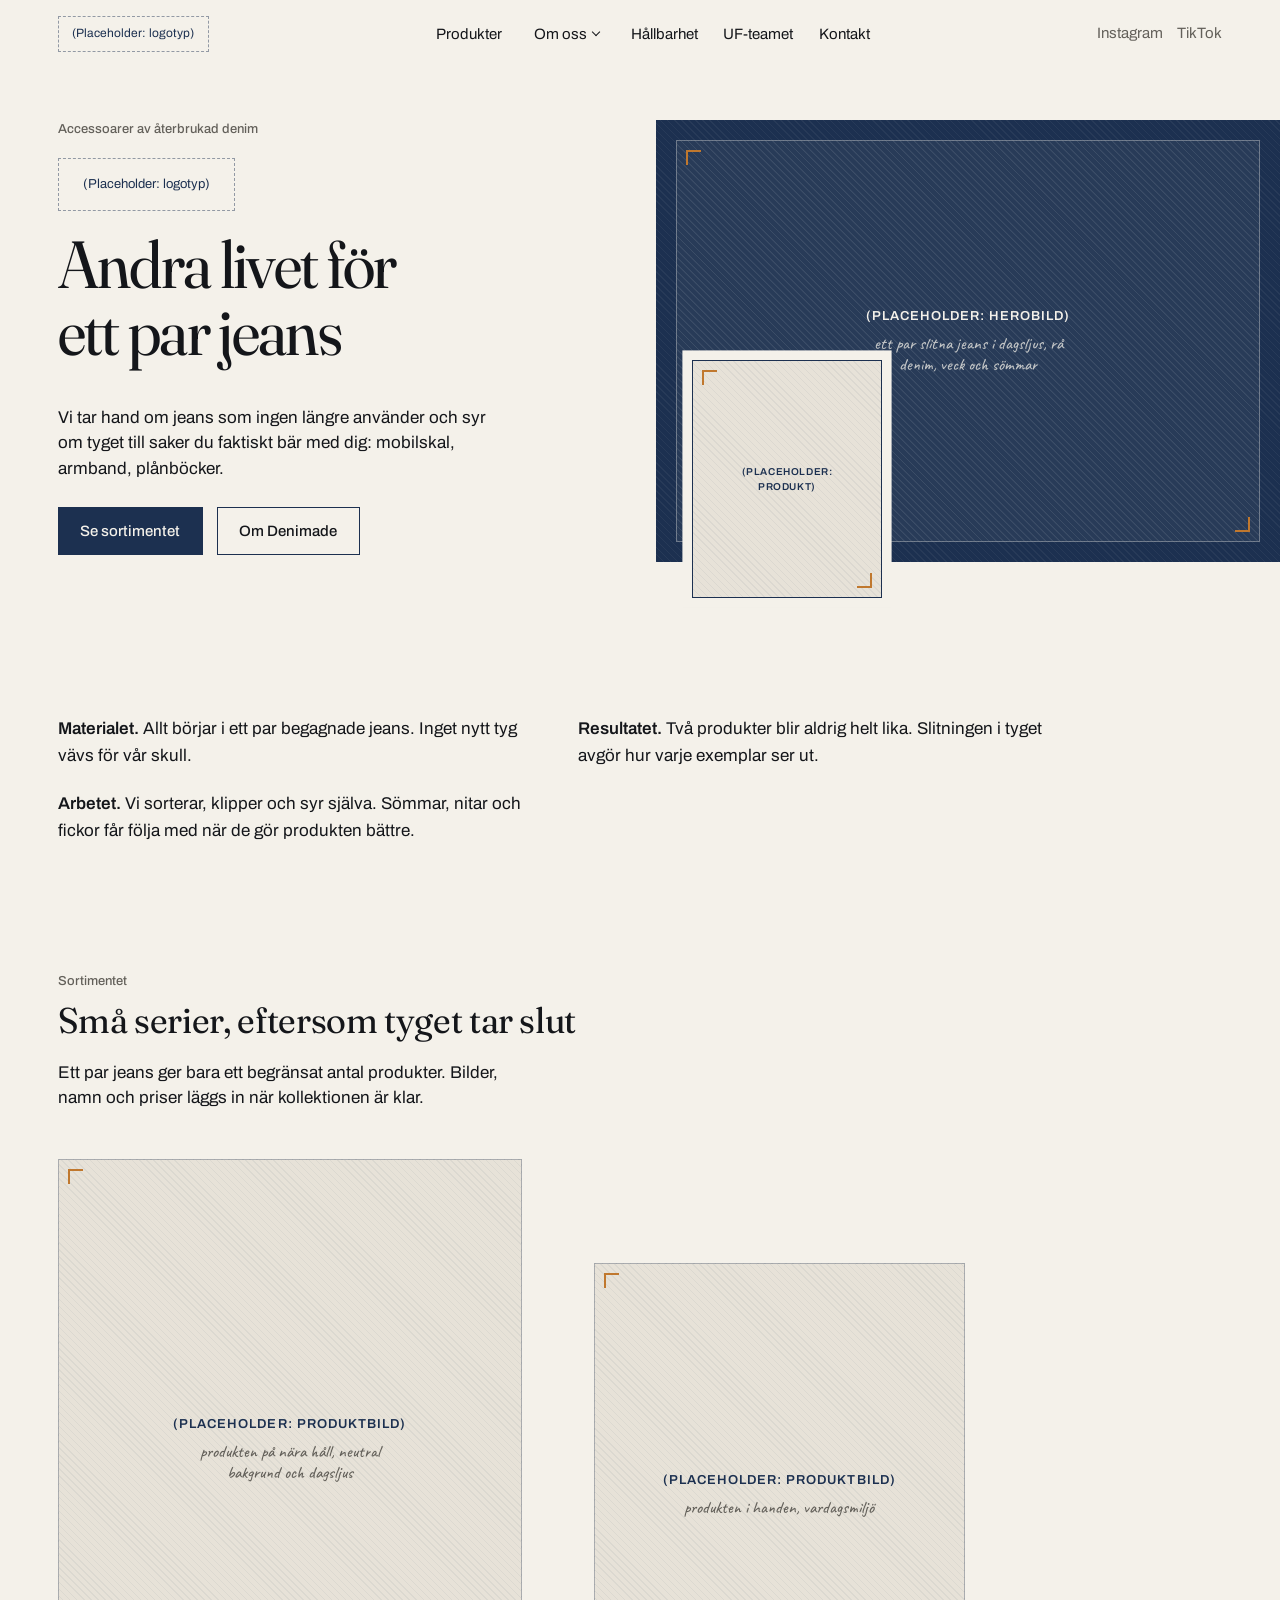
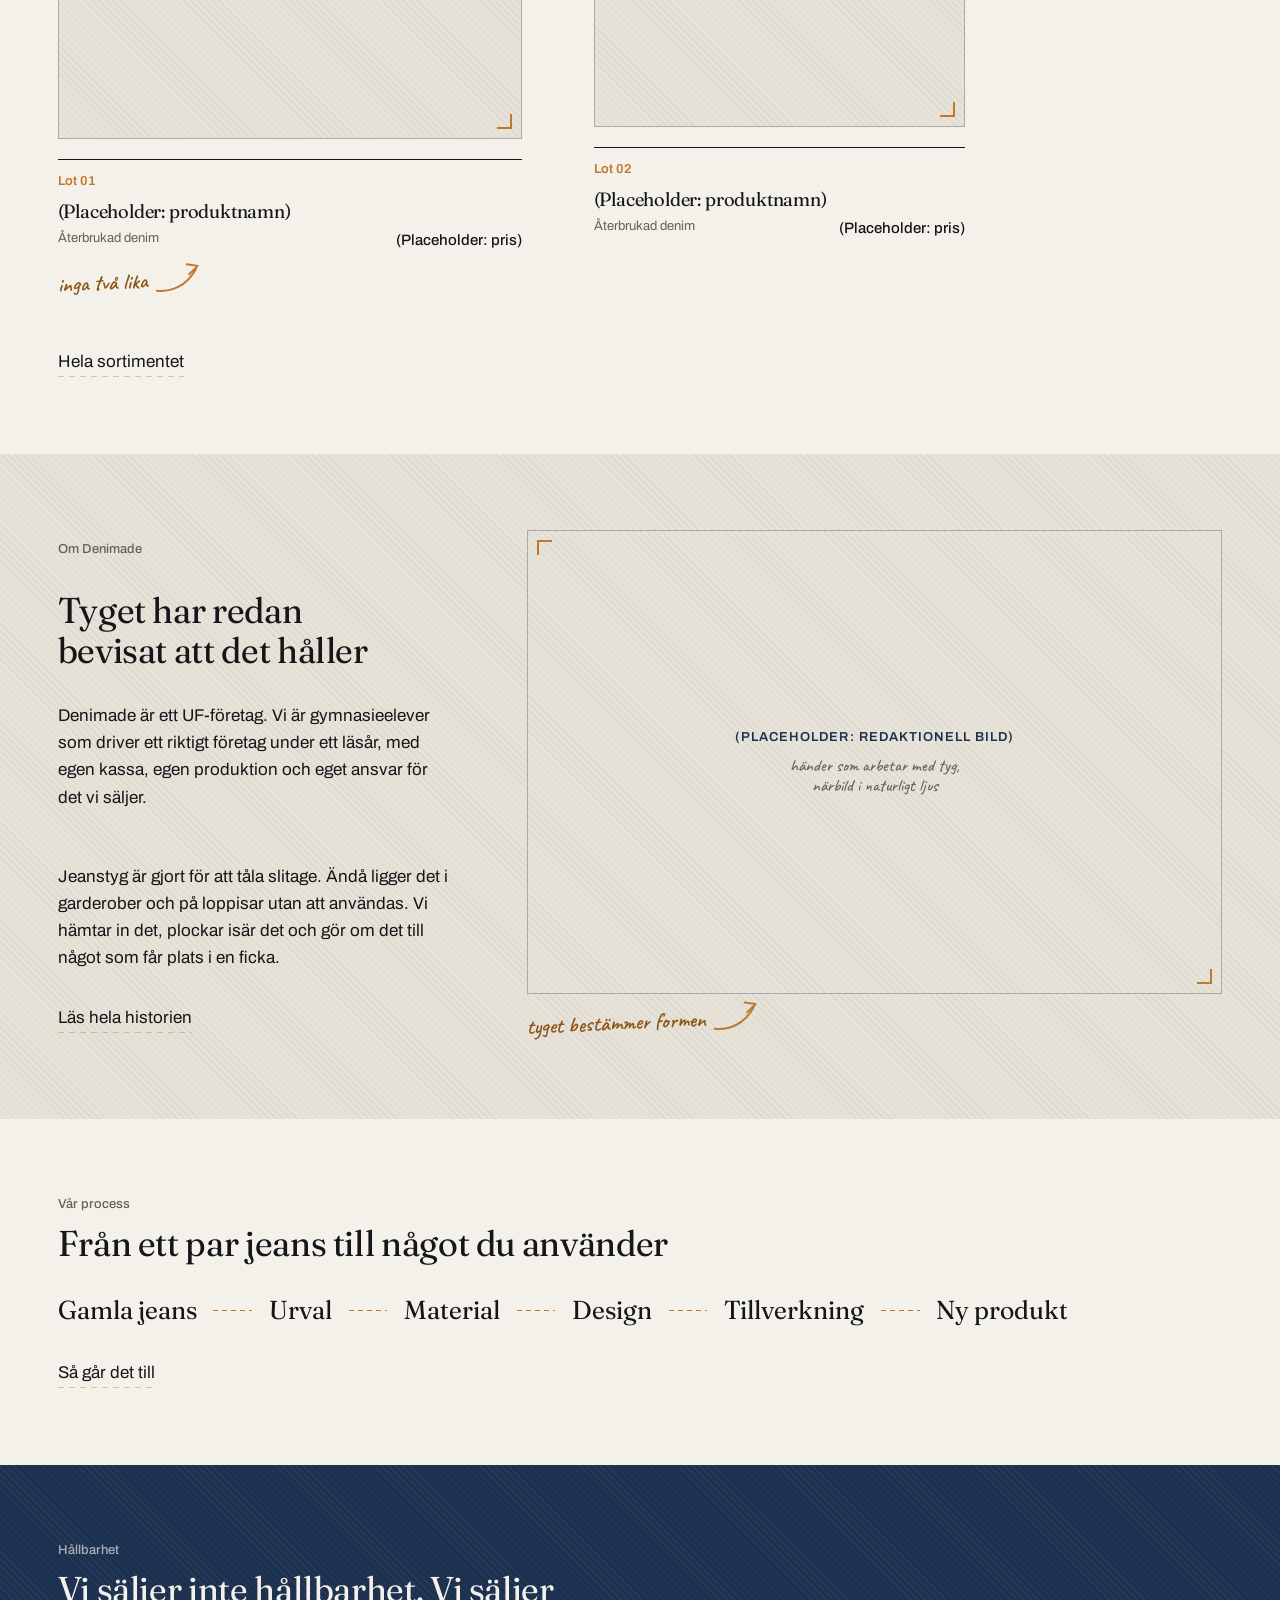
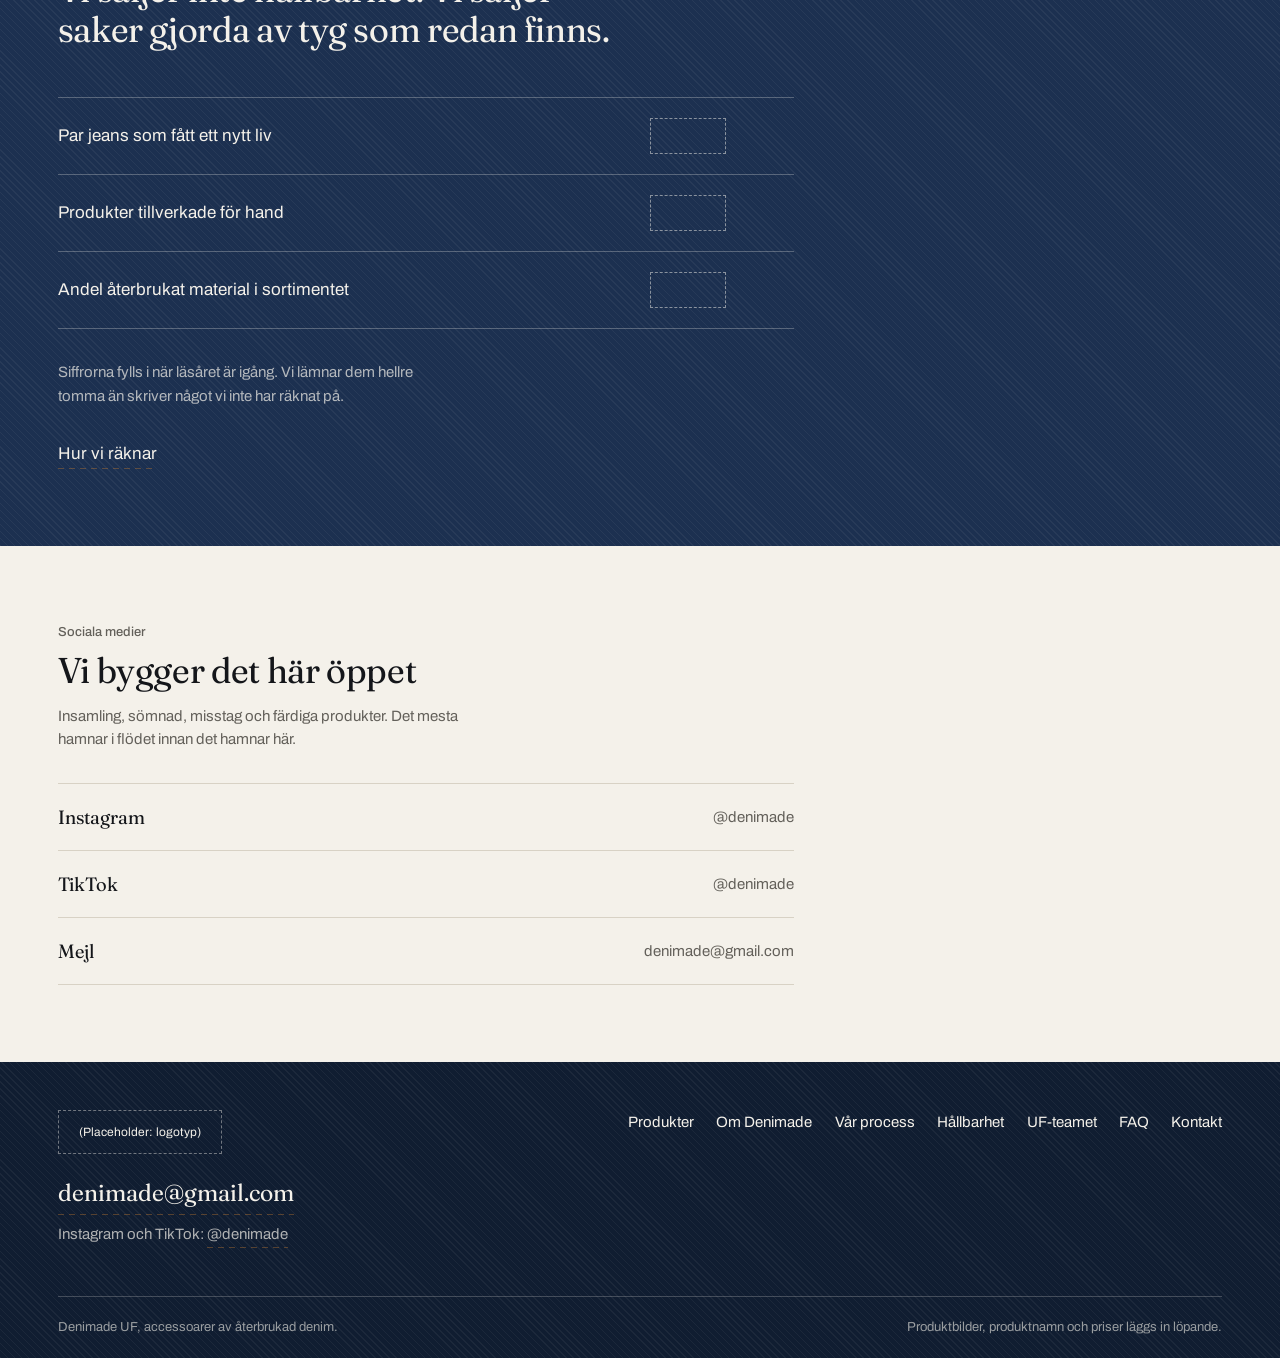
==== commit 79e1fb2e: "Lägg till handmärkning efter Nudie-referensen Användaren skickade skärmbilder av nudiejeans.com (sid" ====
--- a/index.html
+++ b/index.html
@@ -13,7 +13,7 @@
 <link rel="icon" href="assets/img/favicon.svg" type="image/svg+xml">
 <link rel="preconnect" href="https://fonts.googleapis.com">
 <link rel="preconnect" href="https://fonts.gstatic.com" crossorigin>
-<link rel="stylesheet" href="https://fonts.googleapis.com/css2?family=Archivo:wght@400;500;600&family=Fraunces:ital,opsz,wght,SOFT,WONK@0,9..144,300..600,0..100,0..1;1,9..144,300..600,0..100,0..1&display=swap">
+<link rel="stylesheet" href="https://fonts.googleapis.com/css2?family=Archivo:wght@400;500;600&family=Caveat:wght@500;600;700&family=Fraunces:ital,opsz,wght,SOFT,WONK@0,9..144,300..600,0..100,0..1;1,9..144,300..600,0..100,0..1&display=swap">
 <link rel="stylesheet" href="assets/css/denimade.css">
 </head>
 <body>
@@ -150,6 +150,7 @@
             <p class="product__price">(Placeholder: pris)</p>
             <p class="product__material">Återbrukad denim</p>
           </div>
+          <p class="note note--up">inga två lika<svg class="note__arrow" viewBox="0 0 50 34" aria-hidden="true"><path d="M3 5 C 17 3, 33 8, 43 25"/><path d="M36 20 L 45 28 L 34 30"/></svg></p>
         </article>
         <article class="product ">
           <div class="ph" role="img" aria-label="Platshållare för produktbild, lot 02">
@@ -190,6 +191,7 @@
             <span class="ph__tag">(Placeholder: Redaktionell bild)</span>
             <span class="ph__note">händer som arbetar med tyg, närbild i naturligt ljus</span>
           </div>
+          <p class="note note--up">tyget bestämmer formen<svg class="note__arrow" viewBox="0 0 50 34" aria-hidden="true"><path d="M3 5 C 17 3, 33 8, 43 25"/><path d="M36 20 L 45 28 L 34 30"/></svg></p>
         </div>
       </div>
     </section>
--- a/assets/css/denimade.css
+++ b/assets/css/denimade.css
@@ -26,7 +26,8 @@
   --bone:        #e7e2d8;
   --bone-deep:   #d8d2c5;
   --grey:        #63605a;
-  --thread:      #c0782e;   /* sytråd. Dekoration, aldrig brödtext. */
+  --thread:      #c0782e;   /* sytråd. Linjer och pilar. */
+  --thread-deep: #8f5518;   /* samma hue, mörkad tills den bär text. */
 
   /* Denimens kypertväv, återgiven i CSS. Inga bildfiler inblandade. */
   --twill-light: repeating-linear-gradient(45deg,
@@ -37,6 +38,7 @@
   --font-display: "Fraunces", "Iowan Old Style", "Palatino Linotype",
                   Palatino, Georgia, serif;
   --font-ui:      "Archivo", "Helvetica Neue", Helvetica, Arial, sans-serif;
+  --font-hand:    "Caveat", "Segoe Print", "Bradley Hand", cursive;
 
   /* Måttlig skala. Rubrikerna bär text, de imponerar inte. */
   --t-display: clamp(2.375rem, 5.2vw, 4.5rem);
@@ -958,7 +960,7 @@
     column-gap: var(--s-5);
     align-items: start;
   }
-  .step--split .step__fig { margin-top: 0; max-width: 420px; justify-self: end; }
+  .step--split .step__fig { margin-top: 0; max-width: 380px; justify-self: end; }
 
   .spec__row { grid-template-columns: 1fr 9rem; }
 }
@@ -991,3 +993,55 @@
     scroll-behavior: auto !important;
   }
 }
+
+
+/* 23  Handmärkning
+   --------------------------------------------------------------------------
+   Anteckningar skrivna för hand, som märkningen på ett tygprov innan man
+   klipper. Används sparsamt och bara där den säger något: vad bilden visar,
+   vad som gäller för materialet. Aldrig som utfyllnad.
+   ========================================================================== */
+
+/* Bildanvisningen i platshållaren är en lapp till fotografen. Satt för hand
+   läser den som klotter på ett kontaktkark i stället för som gränssnittstext. */
+.ph__note {
+  font-family: var(--font-hand);
+  font-size: 1.0625rem;
+  font-weight: 500;
+  line-height: 1.2;
+  color: var(--grey);
+  max-width: 24ch;
+}
+.ph--onDark .ph__note { color: rgba(244, 241, 234, .75); }
+
+/* Fristående anteckning med pil mot det den syftar på. */
+.note {
+  display: inline-flex;
+  align-items: flex-end;
+  gap: .4rem;
+  margin-top: var(--s-2);
+  font-family: var(--font-hand);
+  font-size: clamp(1.125rem, 1.7vw, 1.4375rem);
+  font-weight: 600;
+  line-height: 1.15;
+  color: var(--thread-deep);
+  transform: rotate(-2.5deg);
+  transform-origin: left bottom;
+}
+
+.note__arrow { width: 50px; height: 34px; flex: none; margin-bottom: -.15rem; }
+.note__arrow path {
+  fill: none;
+  stroke: var(--thread);
+  stroke-width: 2;
+  stroke-linecap: round;
+  stroke-linejoin: round;
+}
+
+/* Pilen pekar nedåt höger som utgångsläge. Modifierarna vänder den. */
+.note--up .note__arrow    { transform: scaleY(-1); }
+.note--left .note__arrow  { transform: scaleX(-1); }
+.note--left               { flex-direction: row-reverse; transform: rotate(2deg); }
+
+.note--onDark { color: var(--paper); }
+.note--onDark .note__arrow path { stroke: var(--thread); }
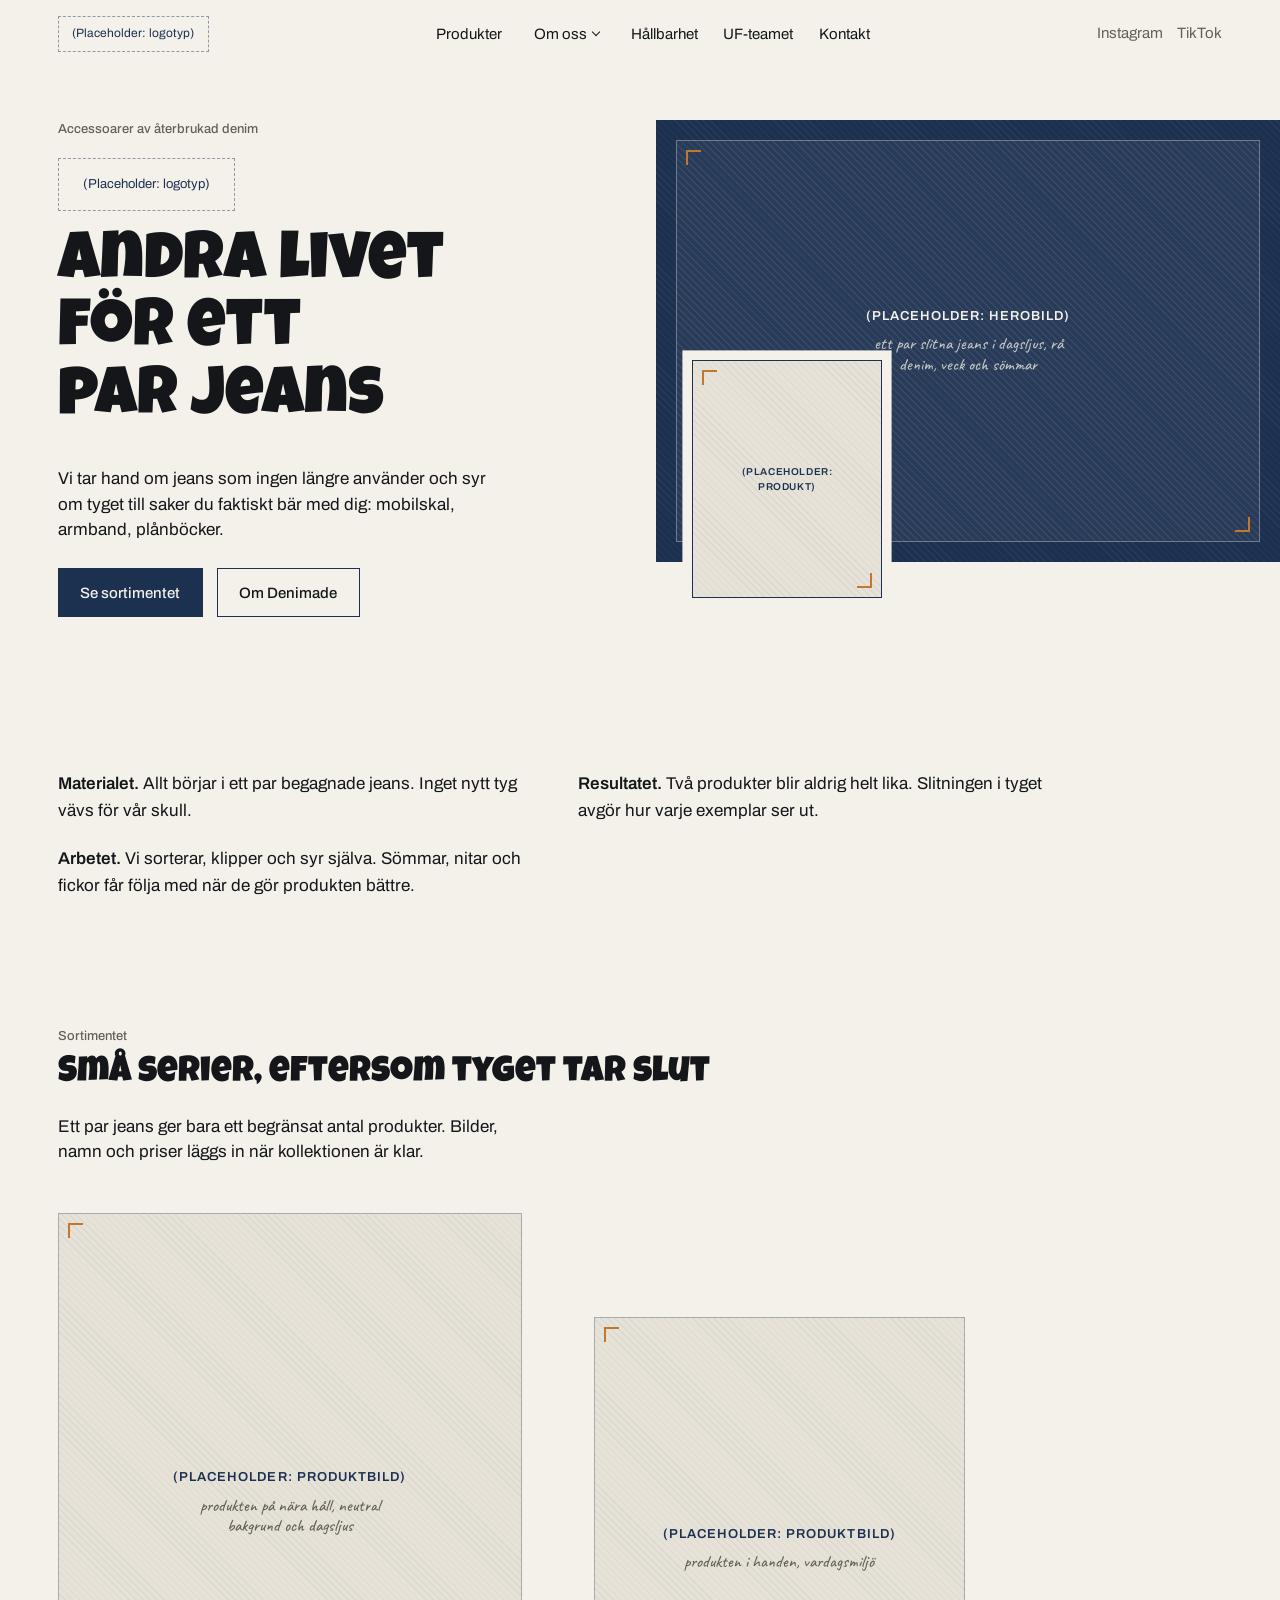
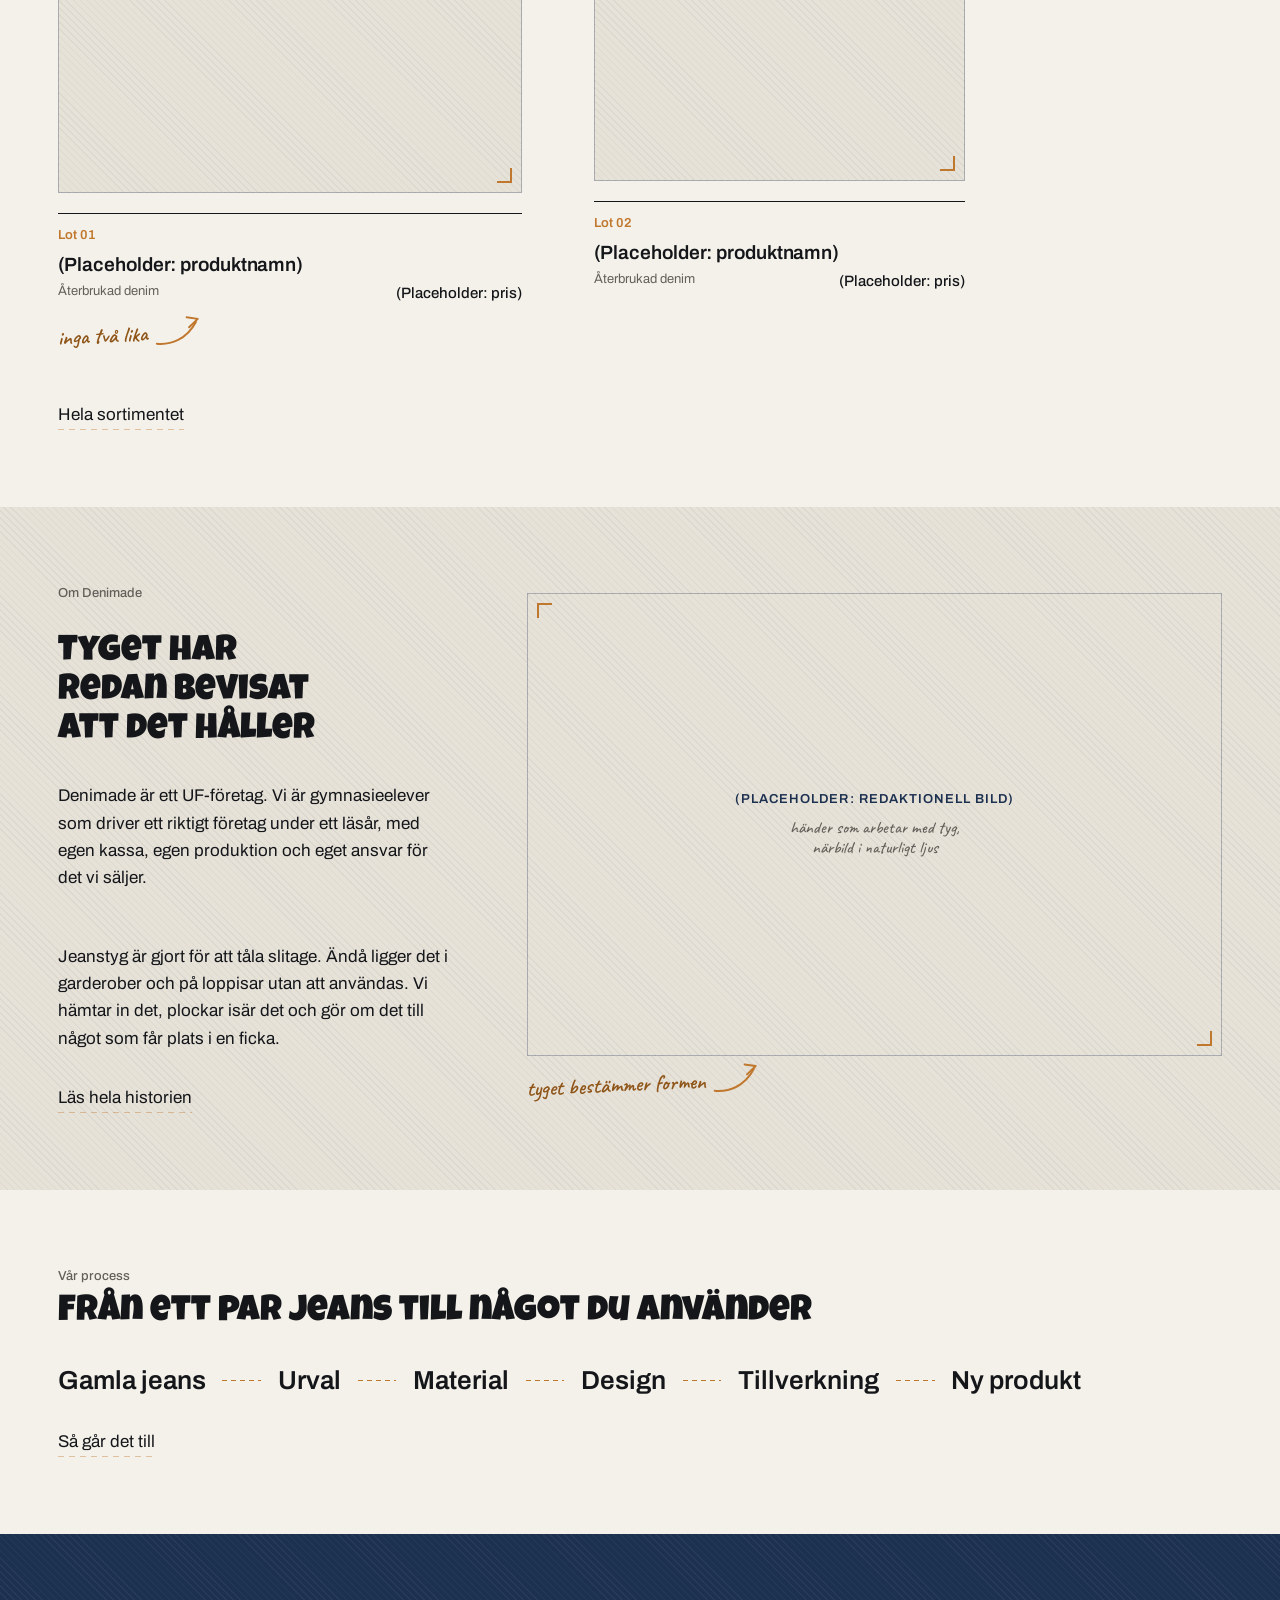
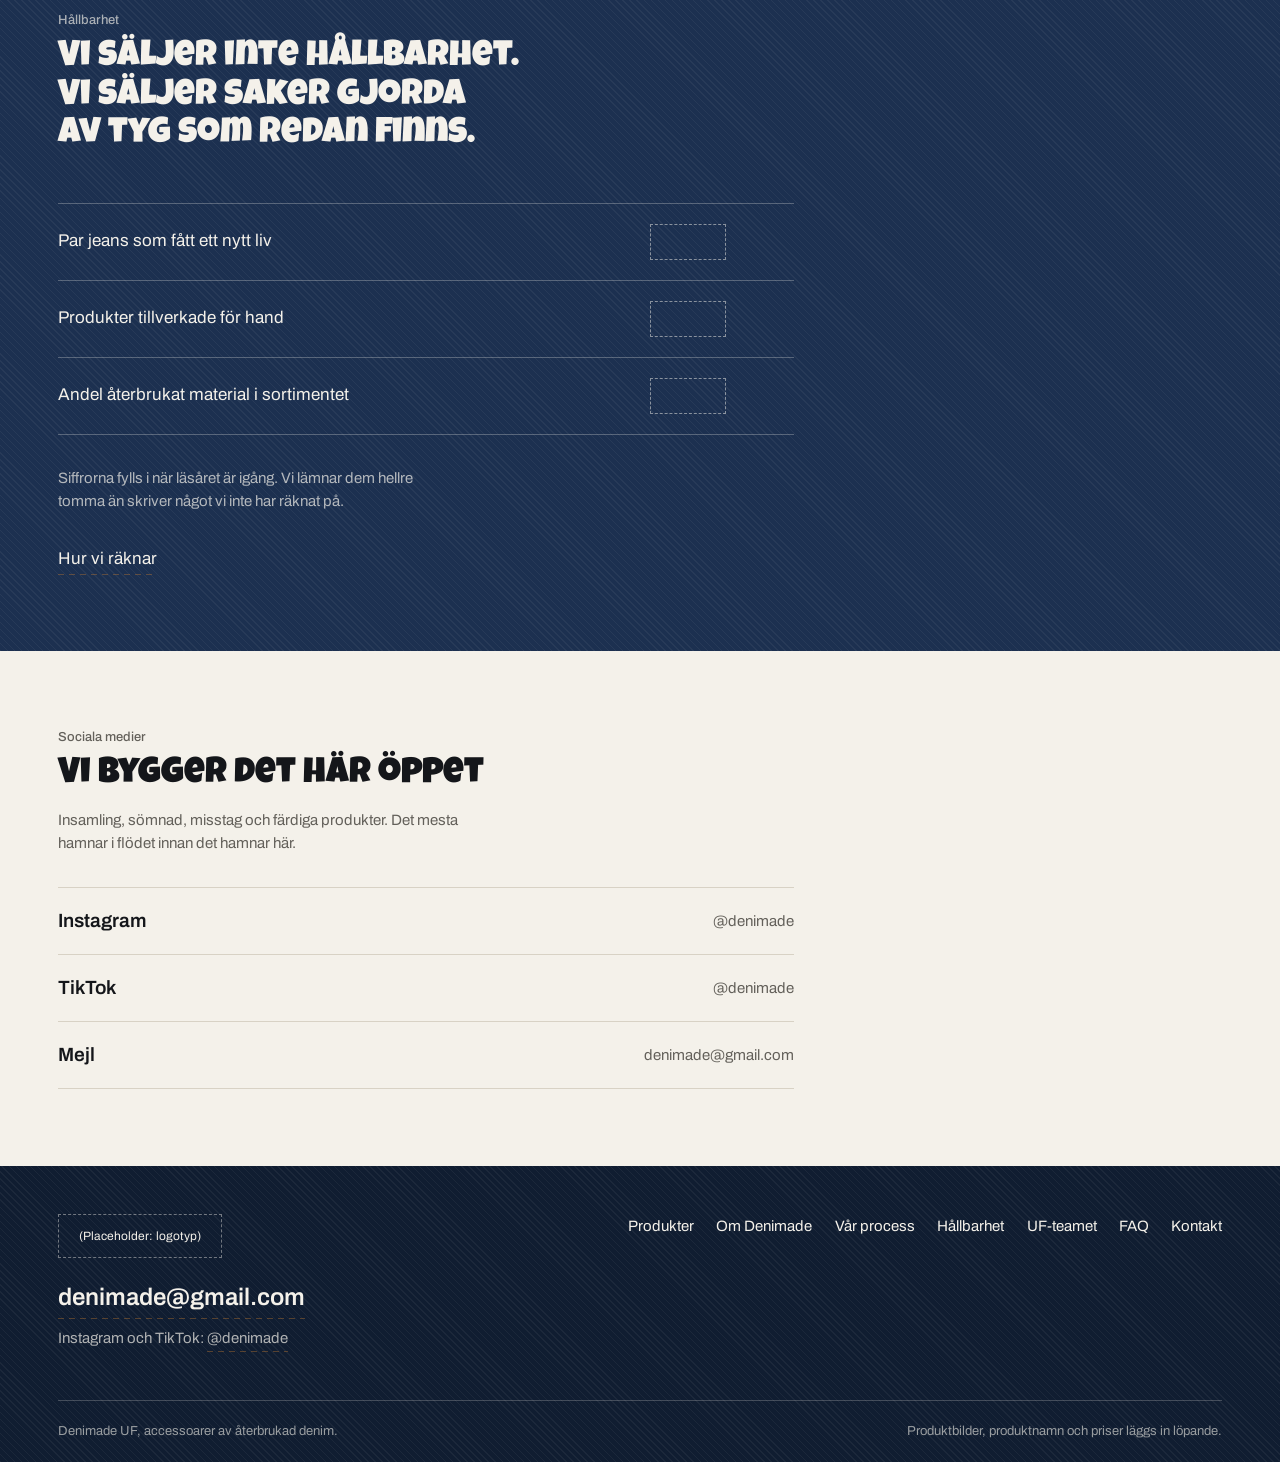
==== commit f45af3a3: "Byt displaytypsnitt till Luckiest Guy Användaren skickade en bild på ett tjockt, rundat displaytypsn" ====
--- a/index.html
+++ b/index.html
@@ -13,7 +13,7 @@
 <link rel="icon" href="assets/img/favicon.svg" type="image/svg+xml">
 <link rel="preconnect" href="https://fonts.googleapis.com">
 <link rel="preconnect" href="https://fonts.gstatic.com" crossorigin>
-<link rel="stylesheet" href="https://fonts.googleapis.com/css2?family=Archivo:wght@400;500;600&family=Caveat:wght@500;600;700&family=Fraunces:ital,opsz,wght,SOFT,WONK@0,9..144,300..600,0..100,0..1;1,9..144,300..600,0..100,0..1&display=swap">
+<link rel="stylesheet" href="https://fonts.googleapis.com/css2?family=Archivo:wght@400;500;600&family=Caveat:wght@500;600;700&family=Luckiest+Guy&display=swap">
 <link rel="stylesheet" href="assets/css/denimade.css">
 </head>
 <body>
--- a/assets/css/denimade.css
+++ b/assets/css/denimade.css
@@ -35,8 +35,7 @@
   --twill-dark:  repeating-linear-gradient(45deg,
                    rgba(244, 241, 234, .05) 0 1px, transparent 1px 5px);
 
-  --font-display: "Fraunces", "Iowan Old Style", "Palatino Linotype",
-                  Palatino, Georgia, serif;
+  --font-display: "Luckiest Guy", "Arial Black", Impact, sans-serif;
   --font-ui:      "Archivo", "Helvetica Neue", Helvetica, Arial, sans-serif;
   --font-hand:    "Caveat", "Segoe Print", "Bradley Hand", cursive;
 
@@ -113,30 +112,33 @@
 
 /* 03  Typografi
    --------------------------------------------------------------------------
-   Serif bär rubriker, grotesk bär allt annat. Fraunces WONK-axel ger sneda,
-   lite oputsade tecken och används bara i de största graderna, där den läser
-   som karaktär och inte som brus.
-   ========================================================================== */
-
-.display, h1, h2, h3, .serif {
+   Luckiest Guy bär de största rubrikerna: rundade, tunga kapitäler med
+   studsande baslinje. Den saknar äkta gemener och fungerar bara stort, så
+   Archivo tar över så fort graden sjunker.
+   ========================================================================== */
+
+.display, h1, h2 {
   font-family: var(--font-display);
   font-weight: 400;
-  font-variation-settings: "SOFT" 20, "WONK" 0, "opsz" 60;
-  letter-spacing: -0.01em;
-  line-height: 1.12;
+  letter-spacing: 0;
+  line-height: 1.06;
   text-wrap: balance;
 }
 
-.display {
-  font-size: var(--t-display);
-  font-variation-settings: "SOFT" 28, "WONK" 1, "opsz" 144;
-  line-height: 1.02;
-  letter-spacing: -0.025em;
-}
-
-h1 { font-size: var(--t-h1); font-variation-settings: "SOFT" 24, "WONK" 1, "opsz" 96; }
-h2 { font-size: var(--t-h2); }
-h3 { font-size: var(--t-h3); line-height: 1.25; }
+/* Mindre rubriker bärs av Archivo. Luckiest Guy är en displayskärning utan
+   äkta gemener och blir svårläst under ungefär 24 px. */
+h3, .serif {
+  font-family: var(--font-ui);
+  font-weight: 600;
+  letter-spacing: -0.005em;
+  line-height: 1.25;
+  text-wrap: balance;
+}
+
+.display { font-size: var(--t-display); line-height: 1.02; }
+h1 { font-size: var(--t-h1); }
+h2 { font-size: var(--t-h2); line-height: 1.08; }
+h3 { font-size: var(--t-h3); }
 
 em, .italic { font-style: italic; }
 
@@ -455,7 +457,6 @@
   display: block;
   padding-block: .3rem;
   font-family: var(--font-display);
-  font-variation-settings: "SOFT" 24, "WONK" 1, "opsz" 96;
   font-size: clamp(1.75rem, 9vw, 2.5rem);
   line-height: 1.14;
   letter-spacing: -0.02em;
@@ -584,7 +585,6 @@
 
 .pull {
   font-family: var(--font-display);
-  font-variation-settings: "SOFT" 24, "WONK" 1, "opsz" 96;
   font-size: clamp(1.375rem, 3vw, 2.125rem);
   line-height: 1.2;
   letter-spacing: -0.015em;
@@ -730,8 +730,8 @@
   min-height: 54px;
   cursor: pointer;
   list-style: none;
-  font-family: var(--font-display);
-  font-variation-settings: "SOFT" 20, "WONK" 0, "opsz" 60;
+  font-family: var(--font-ui);
+  font-weight: 600;
   font-size: clamp(1.0625rem, 1.7vw, 1.3125rem);
   line-height: 1.3;
   transition: color .18s var(--ease);
@@ -764,8 +764,8 @@
 
 .mailto {
   display: inline-block;
-  font-family: var(--font-display);
-  font-variation-settings: "SOFT" 28, "WONK" 1, "opsz" 144;
+  font-family: var(--font-ui);
+  font-weight: 600;
   font-size: clamp(1.625rem, 5.5vw, 3.5rem);
   line-height: 1.08;
   letter-spacing: -0.03em;
@@ -783,8 +783,8 @@
   text-decoration: none;
 }
 .channels__name {
-  font-family: var(--font-display);
-  font-variation-settings: "SOFT" 20, "WONK" 0, "opsz" 60;
+  font-family: var(--font-ui);
+  font-weight: 600;
   font-size: var(--t-h3);
 }
 .channels__handle { font-size: var(--t-small); color: var(--grey); transition: color .2s var(--ease); }
@@ -818,8 +818,8 @@
 .footer__mail {
   display: inline-block;
   margin-top: var(--s-3);
-  font-family: var(--font-display);
-  font-variation-settings: "SOFT" 20, "WONK" 0, "opsz" 60;
+  font-family: var(--font-ui);
+  font-weight: 600;
   font-size: clamp(1.125rem, 2.2vw, 1.5rem);
   text-decoration: none;
   overflow-wrap: anywhere;
@@ -845,8 +845,8 @@
 .chain { display: flex; flex-wrap: wrap; align-items: baseline; gap: .3rem 0; }
 .chain li {
   display: inline-flex; align-items: baseline;
-  font-family: var(--font-display);
-  font-variation-settings: "SOFT" 20, "WONK" 0, "opsz" 60;
+  font-family: var(--font-ui);
+  font-weight: 600;
   font-size: clamp(1.0625rem, 2.2vw, 1.625rem);
   line-height: 1.2;
 }
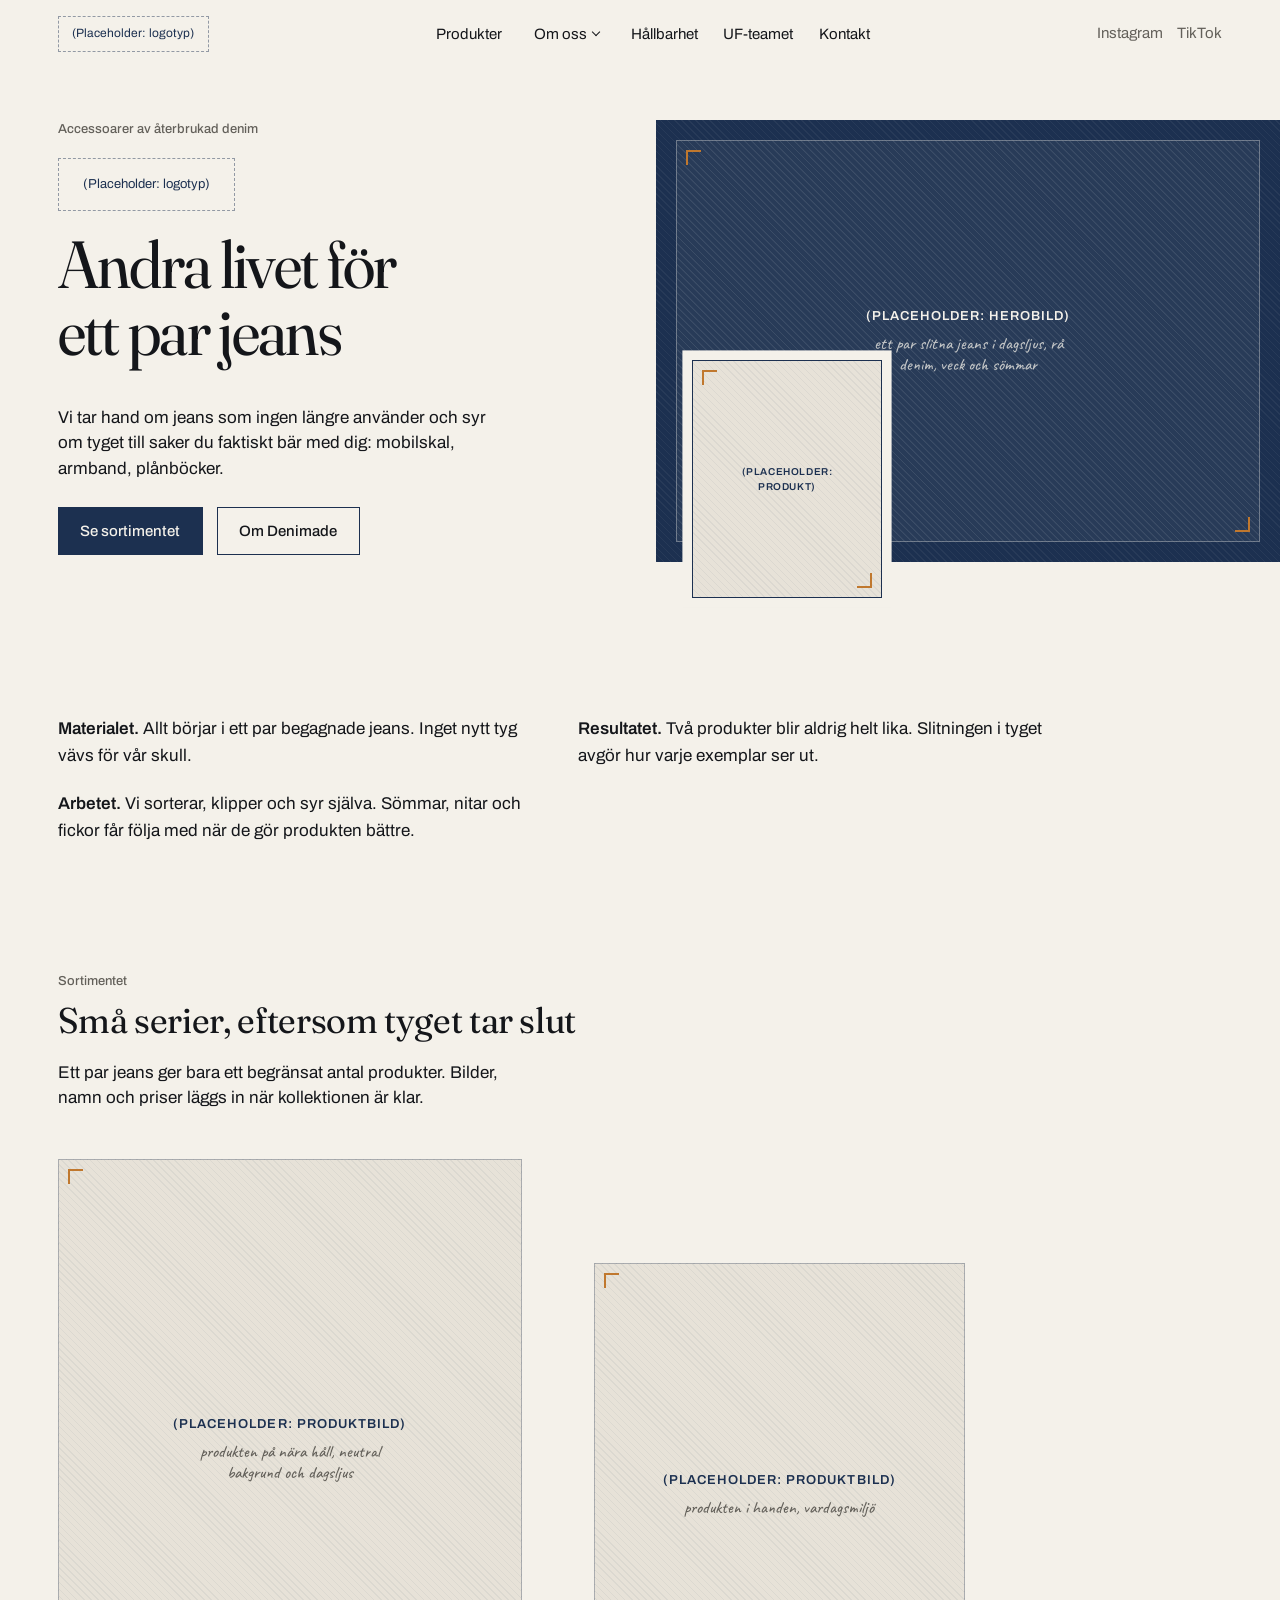
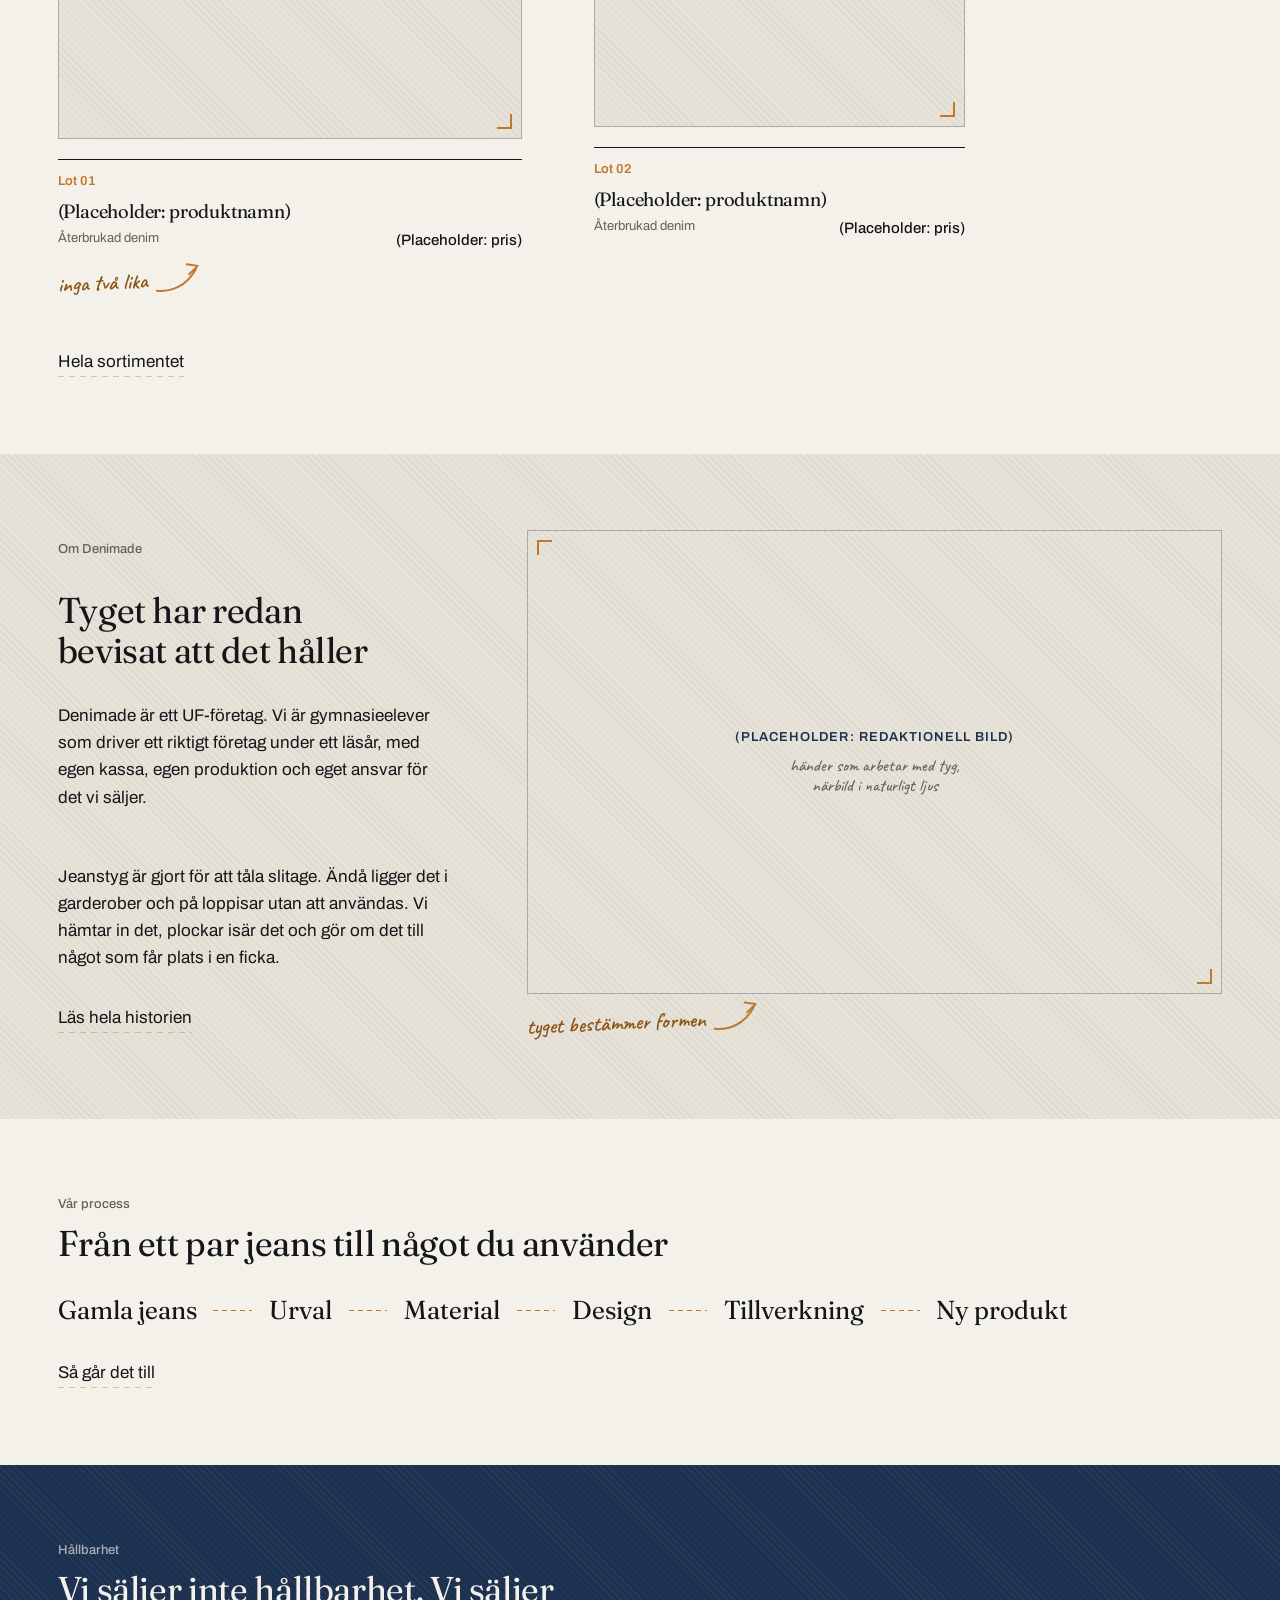
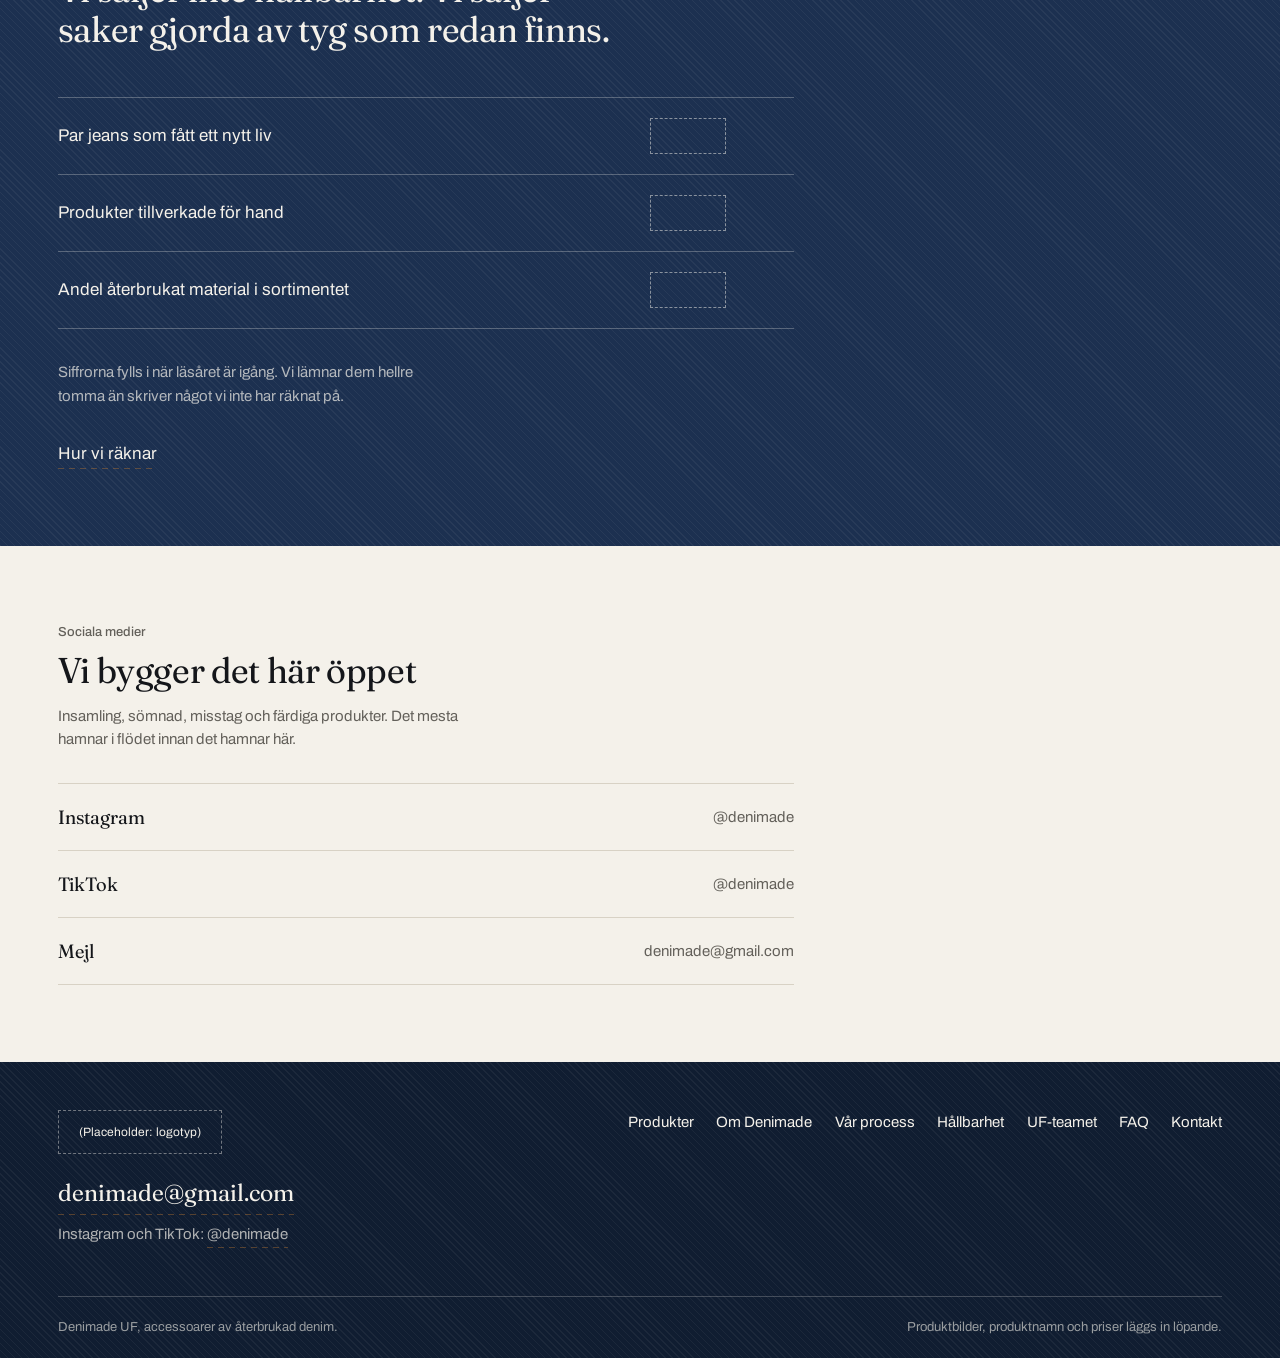
==== commit dd593447: "Revert "Byt displaytypsnitt till Luckiest Guy" This reverts commit f45af3a300cd23a38f71f62771f185d54" ====
--- a/index.html
+++ b/index.html
@@ -13,7 +13,7 @@
 <link rel="icon" href="assets/img/favicon.svg" type="image/svg+xml">
 <link rel="preconnect" href="https://fonts.googleapis.com">
 <link rel="preconnect" href="https://fonts.gstatic.com" crossorigin>
-<link rel="stylesheet" href="https://fonts.googleapis.com/css2?family=Archivo:wght@400;500;600&family=Caveat:wght@500;600;700&family=Luckiest+Guy&display=swap">
+<link rel="stylesheet" href="https://fonts.googleapis.com/css2?family=Archivo:wght@400;500;600&family=Caveat:wght@500;600;700&family=Fraunces:ital,opsz,wght,SOFT,WONK@0,9..144,300..600,0..100,0..1;1,9..144,300..600,0..100,0..1&display=swap">
 <link rel="stylesheet" href="assets/css/denimade.css">
 </head>
 <body>
--- a/assets/css/denimade.css
+++ b/assets/css/denimade.css
@@ -35,7 +35,8 @@
   --twill-dark:  repeating-linear-gradient(45deg,
                    rgba(244, 241, 234, .05) 0 1px, transparent 1px 5px);
 
-  --font-display: "Luckiest Guy", "Arial Black", Impact, sans-serif;
+  --font-display: "Fraunces", "Iowan Old Style", "Palatino Linotype",
+                  Palatino, Georgia, serif;
   --font-ui:      "Archivo", "Helvetica Neue", Helvetica, Arial, sans-serif;
   --font-hand:    "Caveat", "Segoe Print", "Bradley Hand", cursive;
 
@@ -112,33 +113,30 @@
 
 /* 03  Typografi
    --------------------------------------------------------------------------
-   Luckiest Guy bär de största rubrikerna: rundade, tunga kapitäler med
-   studsande baslinje. Den saknar äkta gemener och fungerar bara stort, så
-   Archivo tar över så fort graden sjunker.
-   ========================================================================== */
-
-.display, h1, h2 {
+   Serif bär rubriker, grotesk bär allt annat. Fraunces WONK-axel ger sneda,
+   lite oputsade tecken och används bara i de största graderna, där den läser
+   som karaktär och inte som brus.
+   ========================================================================== */
+
+.display, h1, h2, h3, .serif {
   font-family: var(--font-display);
   font-weight: 400;
-  letter-spacing: 0;
-  line-height: 1.06;
+  font-variation-settings: "SOFT" 20, "WONK" 0, "opsz" 60;
+  letter-spacing: -0.01em;
+  line-height: 1.12;
   text-wrap: balance;
 }
 
-/* Mindre rubriker bärs av Archivo. Luckiest Guy är en displayskärning utan
-   äkta gemener och blir svårläst under ungefär 24 px. */
-h3, .serif {
-  font-family: var(--font-ui);
-  font-weight: 600;
-  letter-spacing: -0.005em;
-  line-height: 1.25;
-  text-wrap: balance;
-}
-
-.display { font-size: var(--t-display); line-height: 1.02; }
-h1 { font-size: var(--t-h1); }
-h2 { font-size: var(--t-h2); line-height: 1.08; }
-h3 { font-size: var(--t-h3); }
+.display {
+  font-size: var(--t-display);
+  font-variation-settings: "SOFT" 28, "WONK" 1, "opsz" 144;
+  line-height: 1.02;
+  letter-spacing: -0.025em;
+}
+
+h1 { font-size: var(--t-h1); font-variation-settings: "SOFT" 24, "WONK" 1, "opsz" 96; }
+h2 { font-size: var(--t-h2); }
+h3 { font-size: var(--t-h3); line-height: 1.25; }
 
 em, .italic { font-style: italic; }
 
@@ -457,6 +455,7 @@
   display: block;
   padding-block: .3rem;
   font-family: var(--font-display);
+  font-variation-settings: "SOFT" 24, "WONK" 1, "opsz" 96;
   font-size: clamp(1.75rem, 9vw, 2.5rem);
   line-height: 1.14;
   letter-spacing: -0.02em;
@@ -585,6 +584,7 @@
 
 .pull {
   font-family: var(--font-display);
+  font-variation-settings: "SOFT" 24, "WONK" 1, "opsz" 96;
   font-size: clamp(1.375rem, 3vw, 2.125rem);
   line-height: 1.2;
   letter-spacing: -0.015em;
@@ -730,8 +730,8 @@
   min-height: 54px;
   cursor: pointer;
   list-style: none;
-  font-family: var(--font-ui);
-  font-weight: 600;
+  font-family: var(--font-display);
+  font-variation-settings: "SOFT" 20, "WONK" 0, "opsz" 60;
   font-size: clamp(1.0625rem, 1.7vw, 1.3125rem);
   line-height: 1.3;
   transition: color .18s var(--ease);
@@ -764,8 +764,8 @@
 
 .mailto {
   display: inline-block;
-  font-family: var(--font-ui);
-  font-weight: 600;
+  font-family: var(--font-display);
+  font-variation-settings: "SOFT" 28, "WONK" 1, "opsz" 144;
   font-size: clamp(1.625rem, 5.5vw, 3.5rem);
   line-height: 1.08;
   letter-spacing: -0.03em;
@@ -783,8 +783,8 @@
   text-decoration: none;
 }
 .channels__name {
-  font-family: var(--font-ui);
-  font-weight: 600;
+  font-family: var(--font-display);
+  font-variation-settings: "SOFT" 20, "WONK" 0, "opsz" 60;
   font-size: var(--t-h3);
 }
 .channels__handle { font-size: var(--t-small); color: var(--grey); transition: color .2s var(--ease); }
@@ -818,8 +818,8 @@
 .footer__mail {
   display: inline-block;
   margin-top: var(--s-3);
-  font-family: var(--font-ui);
-  font-weight: 600;
+  font-family: var(--font-display);
+  font-variation-settings: "SOFT" 20, "WONK" 0, "opsz" 60;
   font-size: clamp(1.125rem, 2.2vw, 1.5rem);
   text-decoration: none;
   overflow-wrap: anywhere;
@@ -845,8 +845,8 @@
 .chain { display: flex; flex-wrap: wrap; align-items: baseline; gap: .3rem 0; }
 .chain li {
   display: inline-flex; align-items: baseline;
-  font-family: var(--font-ui);
-  font-weight: 600;
+  font-family: var(--font-display);
+  font-variation-settings: "SOFT" 20, "WONK" 0, "opsz" 60;
   font-size: clamp(1.0625rem, 2.2vw, 1.625rem);
   line-height: 1.2;
 }
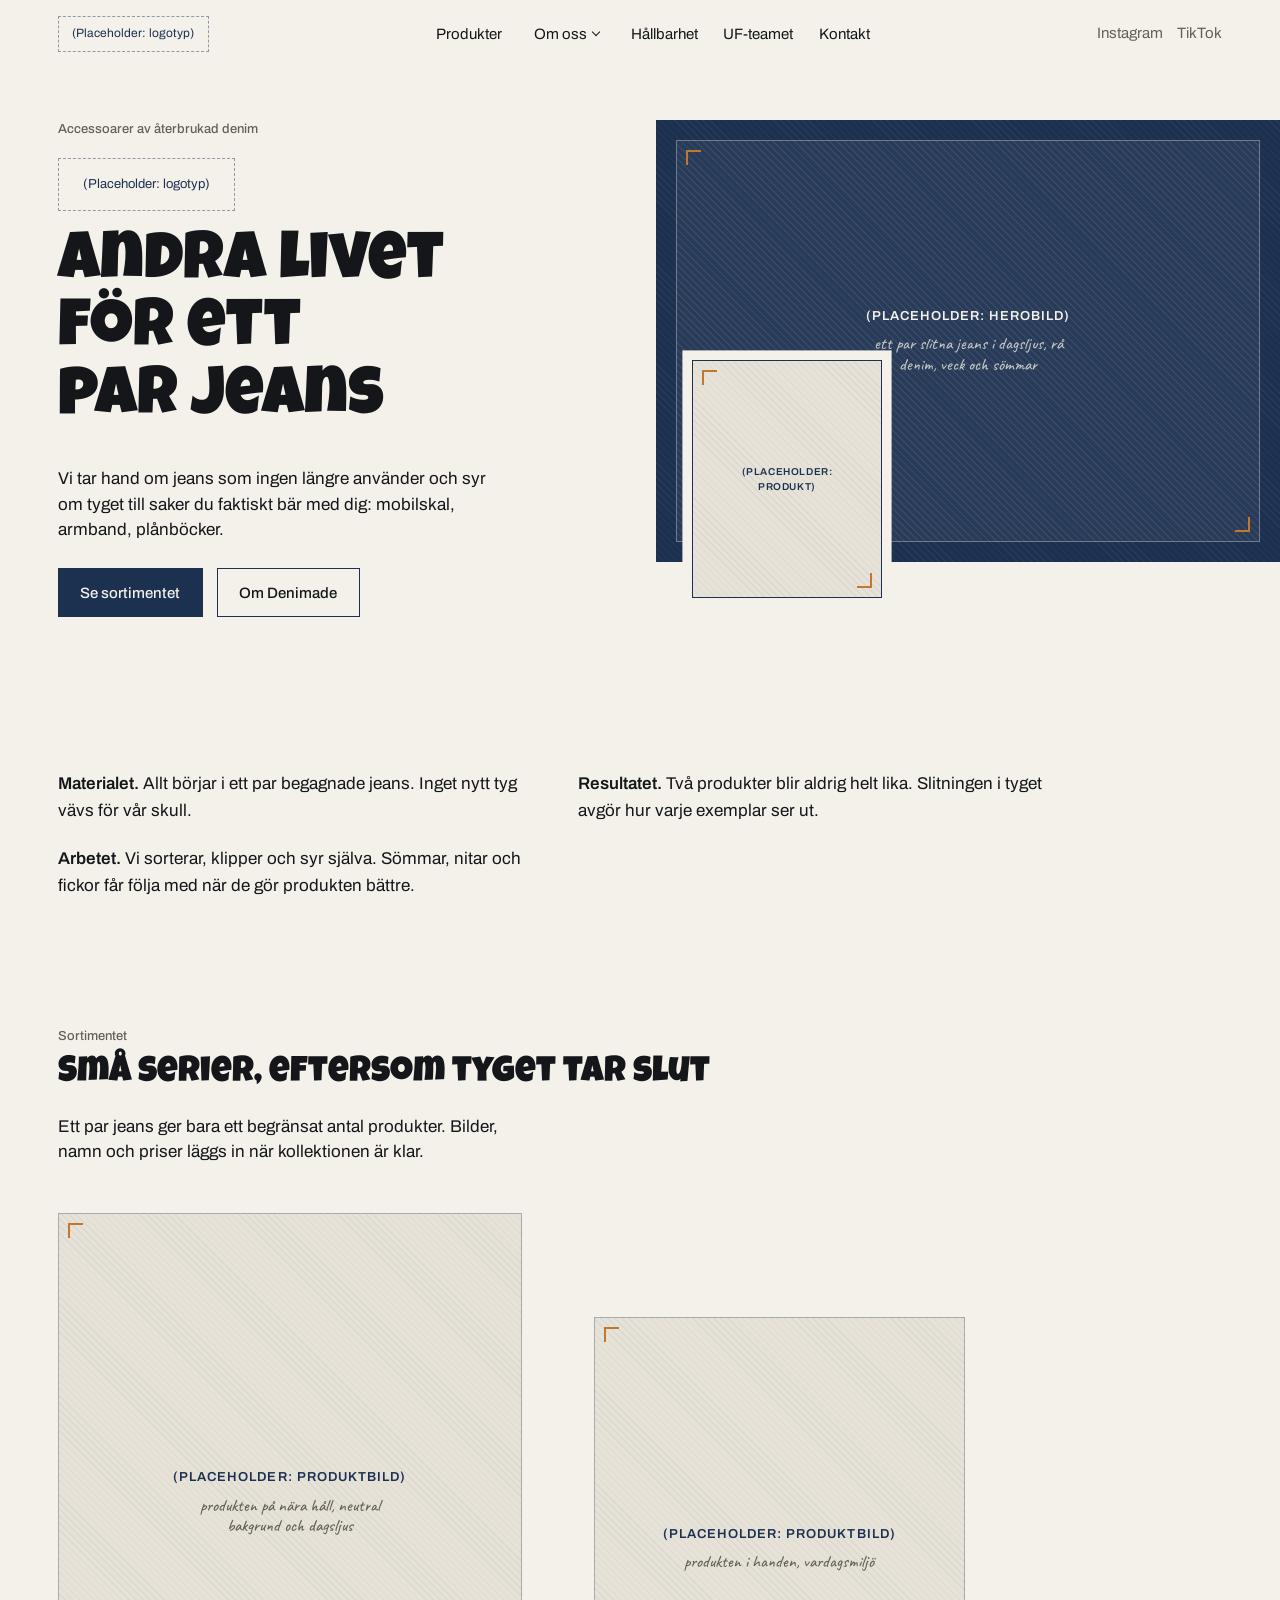
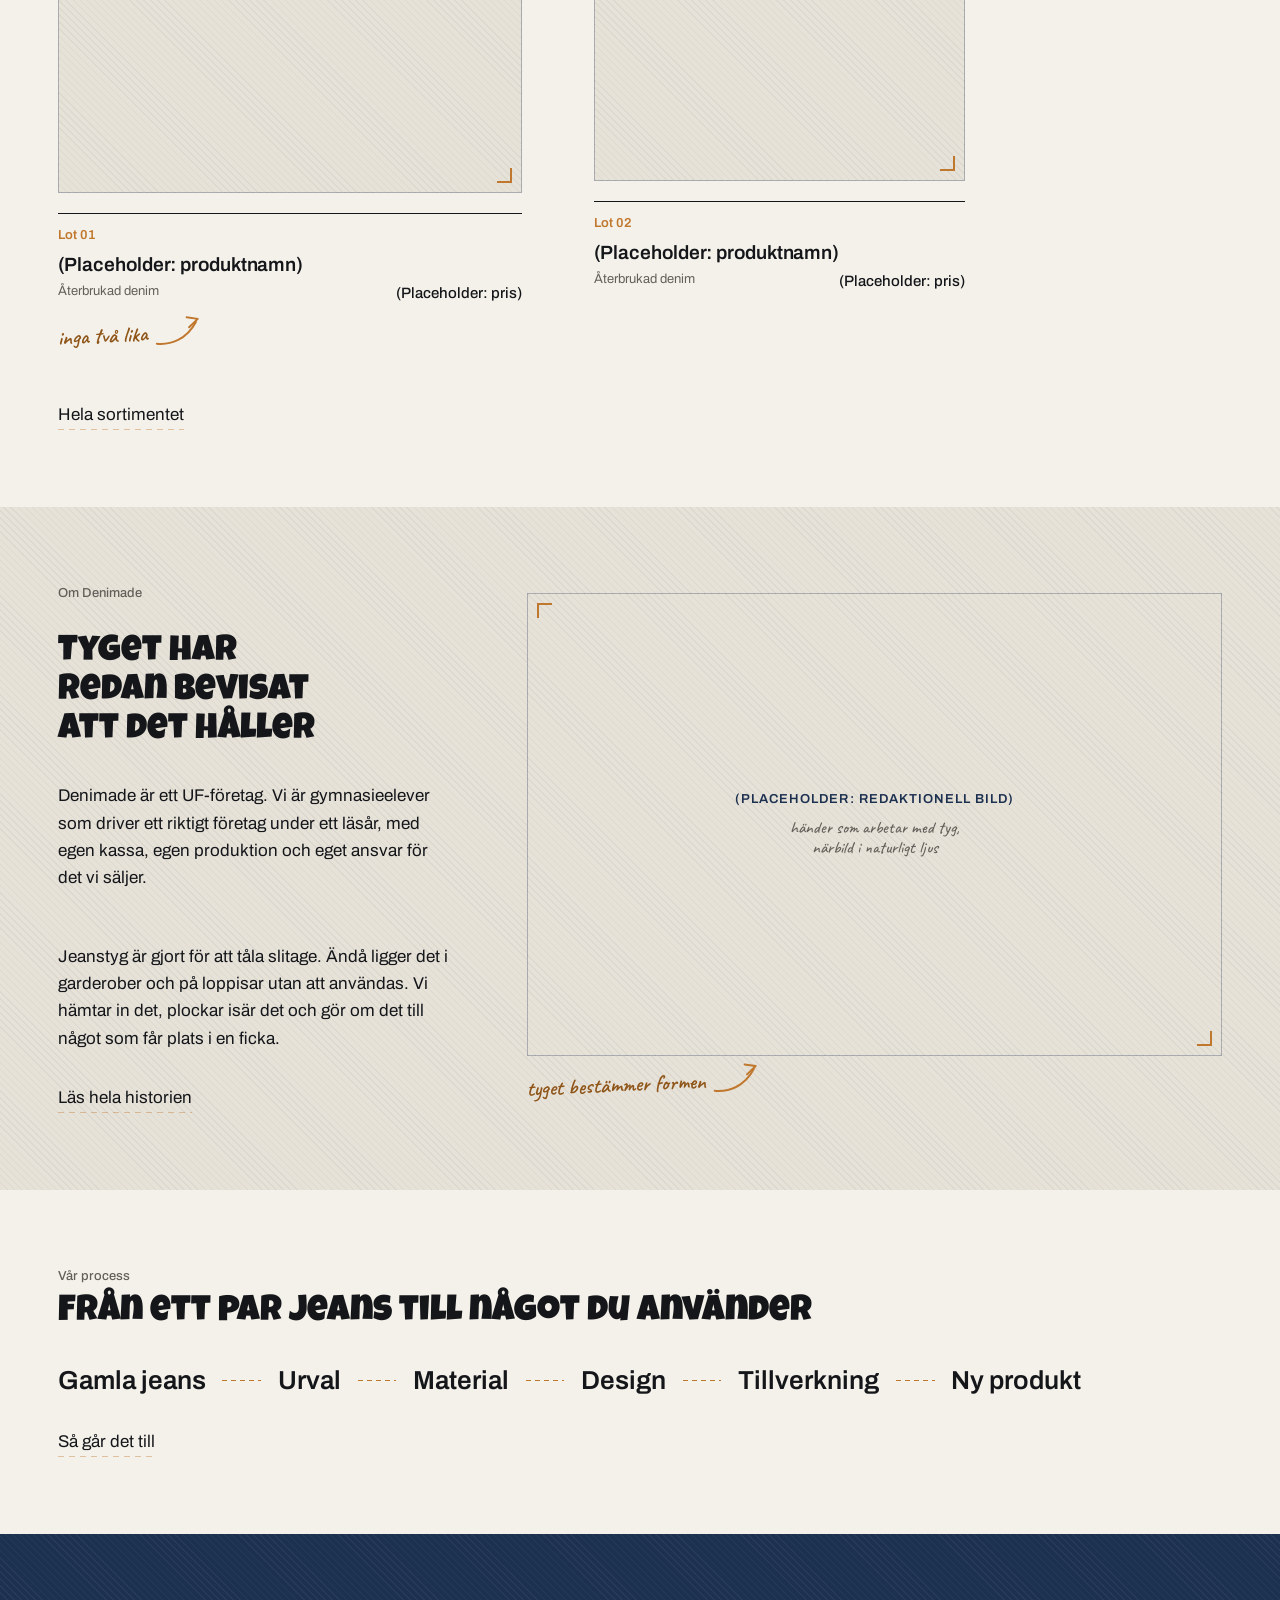
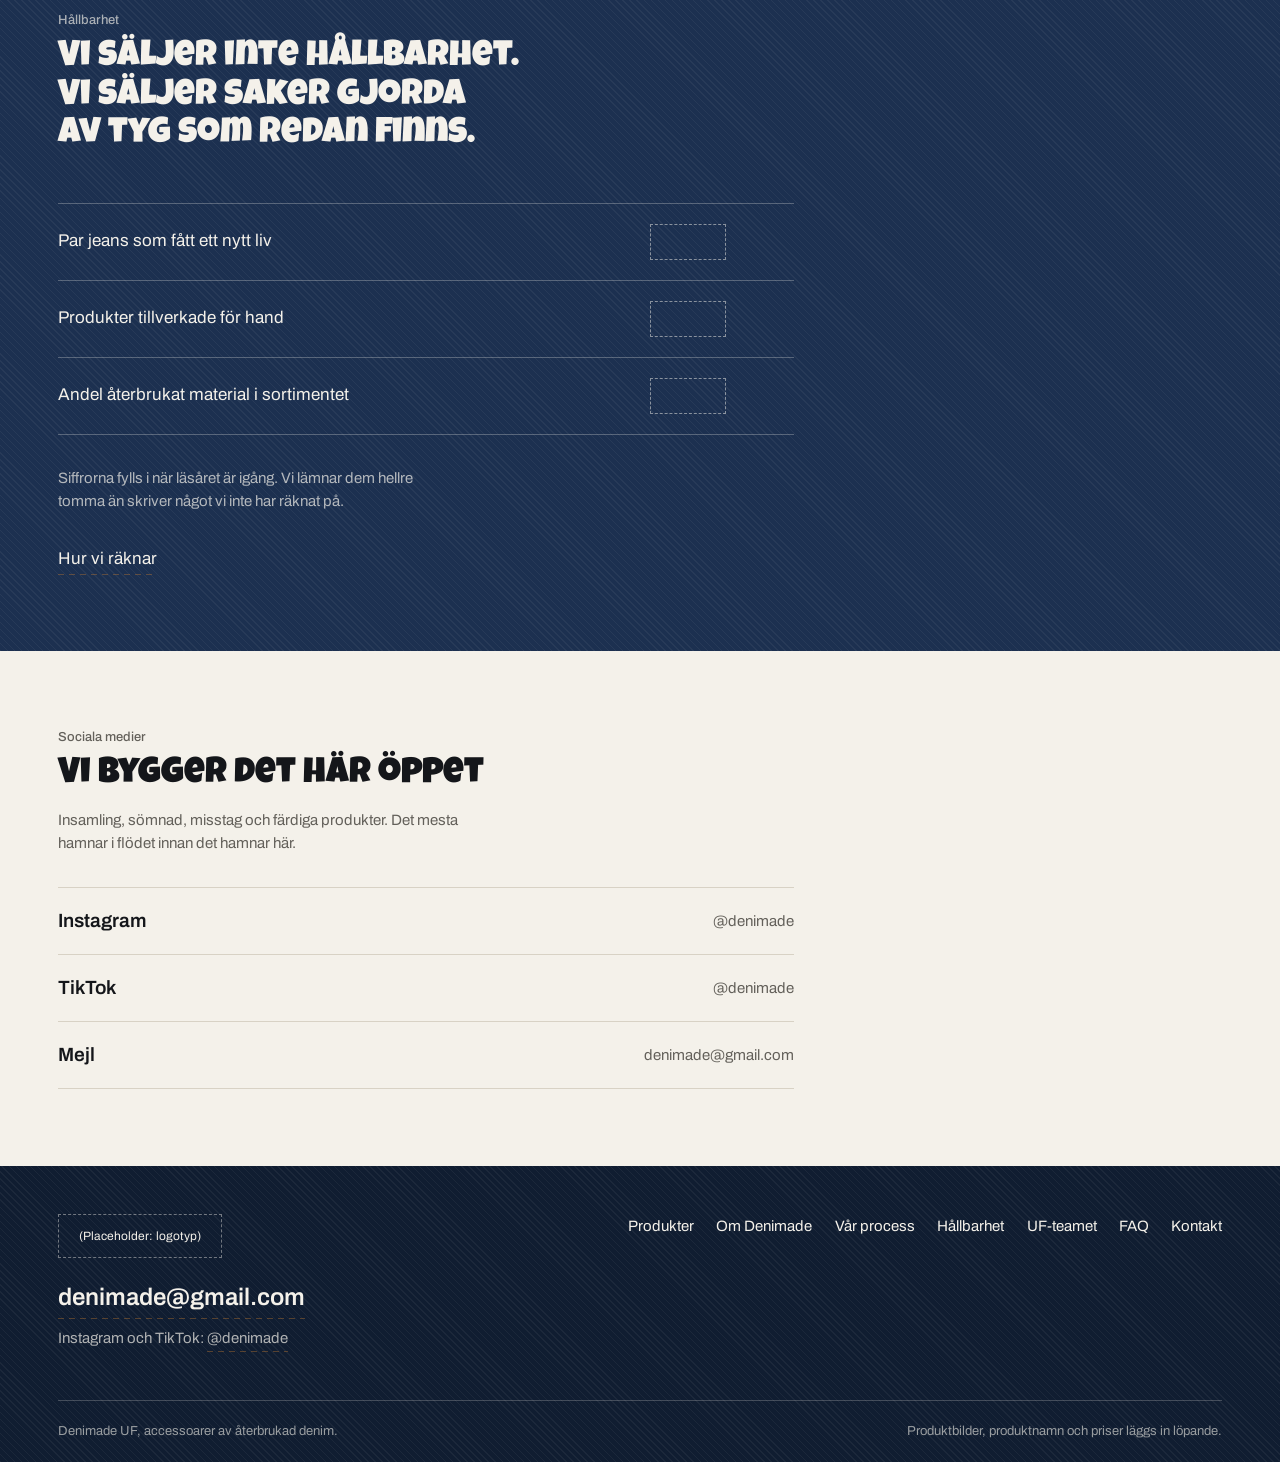
==== commit 8f45af79: "Reapply "Byt displaytypsnitt till Luckiest Guy" This reverts commit dd5934473aafece45e6d15226320a671" ====
--- a/index.html
+++ b/index.html
@@ -13,7 +13,7 @@
 <link rel="icon" href="assets/img/favicon.svg" type="image/svg+xml">
 <link rel="preconnect" href="https://fonts.googleapis.com">
 <link rel="preconnect" href="https://fonts.gstatic.com" crossorigin>
-<link rel="stylesheet" href="https://fonts.googleapis.com/css2?family=Archivo:wght@400;500;600&family=Caveat:wght@500;600;700&family=Fraunces:ital,opsz,wght,SOFT,WONK@0,9..144,300..600,0..100,0..1;1,9..144,300..600,0..100,0..1&display=swap">
+<link rel="stylesheet" href="https://fonts.googleapis.com/css2?family=Archivo:wght@400;500;600&family=Caveat:wght@500;600;700&family=Luckiest+Guy&display=swap">
 <link rel="stylesheet" href="assets/css/denimade.css">
 </head>
 <body>
--- a/assets/css/denimade.css
+++ b/assets/css/denimade.css
@@ -35,8 +35,7 @@
   --twill-dark:  repeating-linear-gradient(45deg,
                    rgba(244, 241, 234, .05) 0 1px, transparent 1px 5px);
 
-  --font-display: "Fraunces", "Iowan Old Style", "Palatino Linotype",
-                  Palatino, Georgia, serif;
+  --font-display: "Luckiest Guy", "Arial Black", Impact, sans-serif;
   --font-ui:      "Archivo", "Helvetica Neue", Helvetica, Arial, sans-serif;
   --font-hand:    "Caveat", "Segoe Print", "Bradley Hand", cursive;
 
@@ -113,30 +112,33 @@
 
 /* 03  Typografi
    --------------------------------------------------------------------------
-   Serif bär rubriker, grotesk bär allt annat. Fraunces WONK-axel ger sneda,
-   lite oputsade tecken och används bara i de största graderna, där den läser
-   som karaktär och inte som brus.
-   ========================================================================== */
-
-.display, h1, h2, h3, .serif {
+   Luckiest Guy bär de största rubrikerna: rundade, tunga kapitäler med
+   studsande baslinje. Den saknar äkta gemener och fungerar bara stort, så
+   Archivo tar över så fort graden sjunker.
+   ========================================================================== */
+
+.display, h1, h2 {
   font-family: var(--font-display);
   font-weight: 400;
-  font-variation-settings: "SOFT" 20, "WONK" 0, "opsz" 60;
-  letter-spacing: -0.01em;
-  line-height: 1.12;
+  letter-spacing: 0;
+  line-height: 1.06;
   text-wrap: balance;
 }
 
-.display {
-  font-size: var(--t-display);
-  font-variation-settings: "SOFT" 28, "WONK" 1, "opsz" 144;
-  line-height: 1.02;
-  letter-spacing: -0.025em;
-}
-
-h1 { font-size: var(--t-h1); font-variation-settings: "SOFT" 24, "WONK" 1, "opsz" 96; }
-h2 { font-size: var(--t-h2); }
-h3 { font-size: var(--t-h3); line-height: 1.25; }
+/* Mindre rubriker bärs av Archivo. Luckiest Guy är en displayskärning utan
+   äkta gemener och blir svårläst under ungefär 24 px. */
+h3, .serif {
+  font-family: var(--font-ui);
+  font-weight: 600;
+  letter-spacing: -0.005em;
+  line-height: 1.25;
+  text-wrap: balance;
+}
+
+.display { font-size: var(--t-display); line-height: 1.02; }
+h1 { font-size: var(--t-h1); }
+h2 { font-size: var(--t-h2); line-height: 1.08; }
+h3 { font-size: var(--t-h3); }
 
 em, .italic { font-style: italic; }
 
@@ -455,7 +457,6 @@
   display: block;
   padding-block: .3rem;
   font-family: var(--font-display);
-  font-variation-settings: "SOFT" 24, "WONK" 1, "opsz" 96;
   font-size: clamp(1.75rem, 9vw, 2.5rem);
   line-height: 1.14;
   letter-spacing: -0.02em;
@@ -584,7 +585,6 @@
 
 .pull {
   font-family: var(--font-display);
-  font-variation-settings: "SOFT" 24, "WONK" 1, "opsz" 96;
   font-size: clamp(1.375rem, 3vw, 2.125rem);
   line-height: 1.2;
   letter-spacing: -0.015em;
@@ -730,8 +730,8 @@
   min-height: 54px;
   cursor: pointer;
   list-style: none;
-  font-family: var(--font-display);
-  font-variation-settings: "SOFT" 20, "WONK" 0, "opsz" 60;
+  font-family: var(--font-ui);
+  font-weight: 600;
   font-size: clamp(1.0625rem, 1.7vw, 1.3125rem);
   line-height: 1.3;
   transition: color .18s var(--ease);
@@ -764,8 +764,8 @@
 
 .mailto {
   display: inline-block;
-  font-family: var(--font-display);
-  font-variation-settings: "SOFT" 28, "WONK" 1, "opsz" 144;
+  font-family: var(--font-ui);
+  font-weight: 600;
   font-size: clamp(1.625rem, 5.5vw, 3.5rem);
   line-height: 1.08;
   letter-spacing: -0.03em;
@@ -783,8 +783,8 @@
   text-decoration: none;
 }
 .channels__name {
-  font-family: var(--font-display);
-  font-variation-settings: "SOFT" 20, "WONK" 0, "opsz" 60;
+  font-family: var(--font-ui);
+  font-weight: 600;
   font-size: var(--t-h3);
 }
 .channels__handle { font-size: var(--t-small); color: var(--grey); transition: color .2s var(--ease); }
@@ -818,8 +818,8 @@
 .footer__mail {
   display: inline-block;
   margin-top: var(--s-3);
-  font-family: var(--font-display);
-  font-variation-settings: "SOFT" 20, "WONK" 0, "opsz" 60;
+  font-family: var(--font-ui);
+  font-weight: 600;
   font-size: clamp(1.125rem, 2.2vw, 1.5rem);
   text-decoration: none;
   overflow-wrap: anywhere;
@@ -845,8 +845,8 @@
 .chain { display: flex; flex-wrap: wrap; align-items: baseline; gap: .3rem 0; }
 .chain li {
   display: inline-flex; align-items: baseline;
-  font-family: var(--font-display);
-  font-variation-settings: "SOFT" 20, "WONK" 0, "opsz" 60;
+  font-family: var(--font-ui);
+  font-weight: 600;
   font-size: clamp(1.0625rem, 2.2vw, 1.625rem);
   line-height: 1.2;
 }
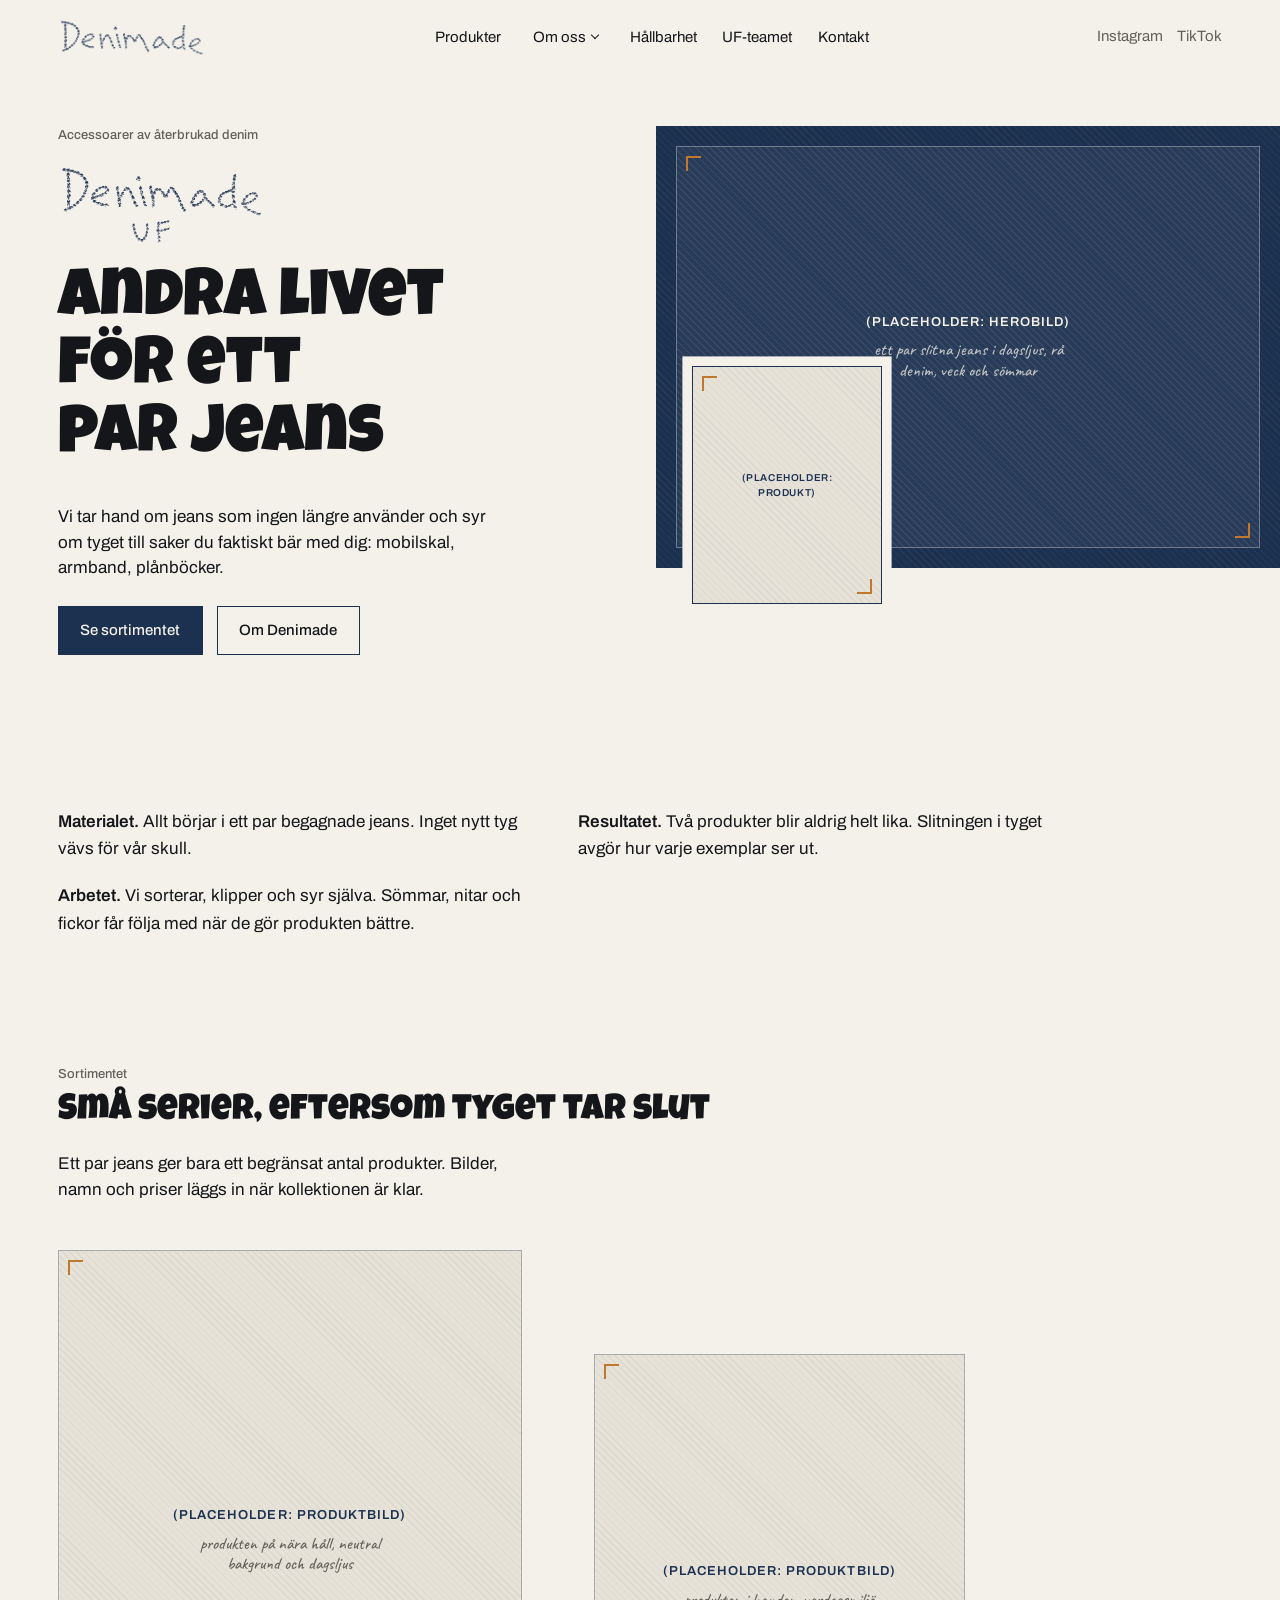
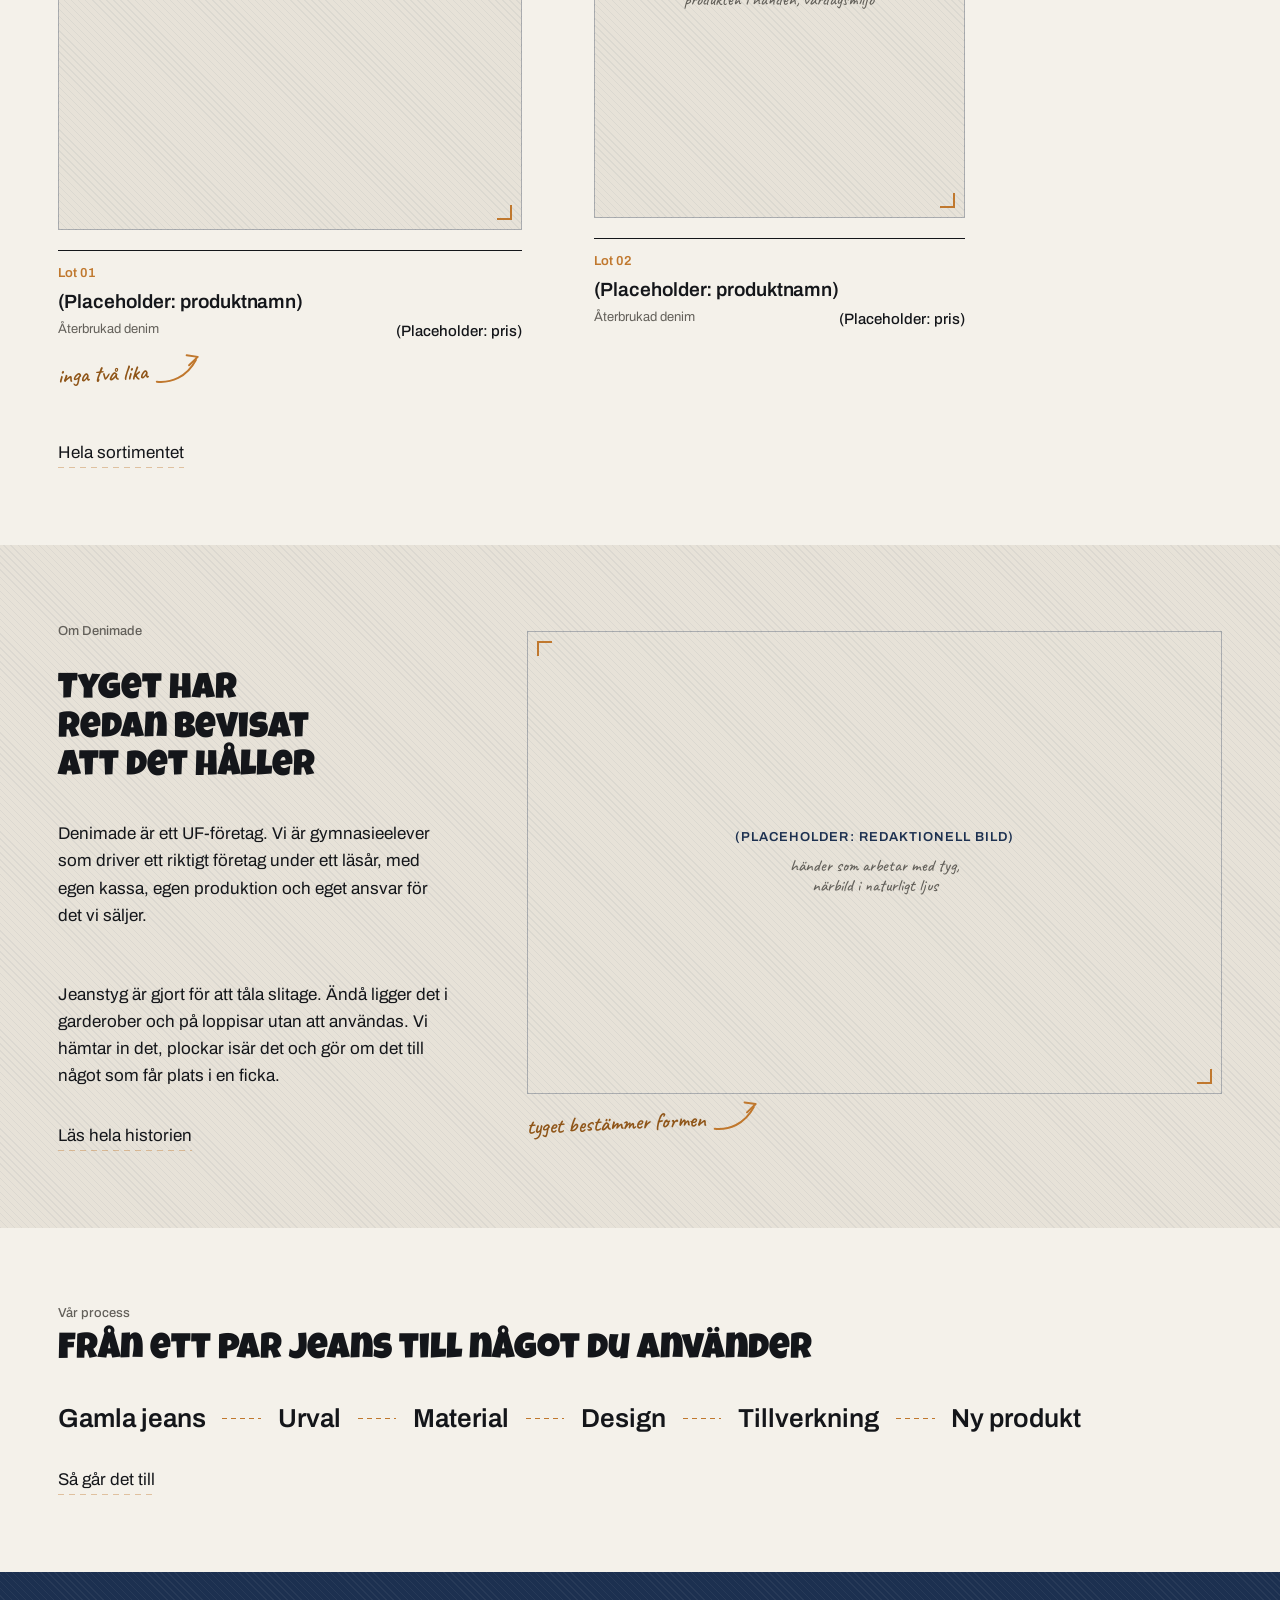
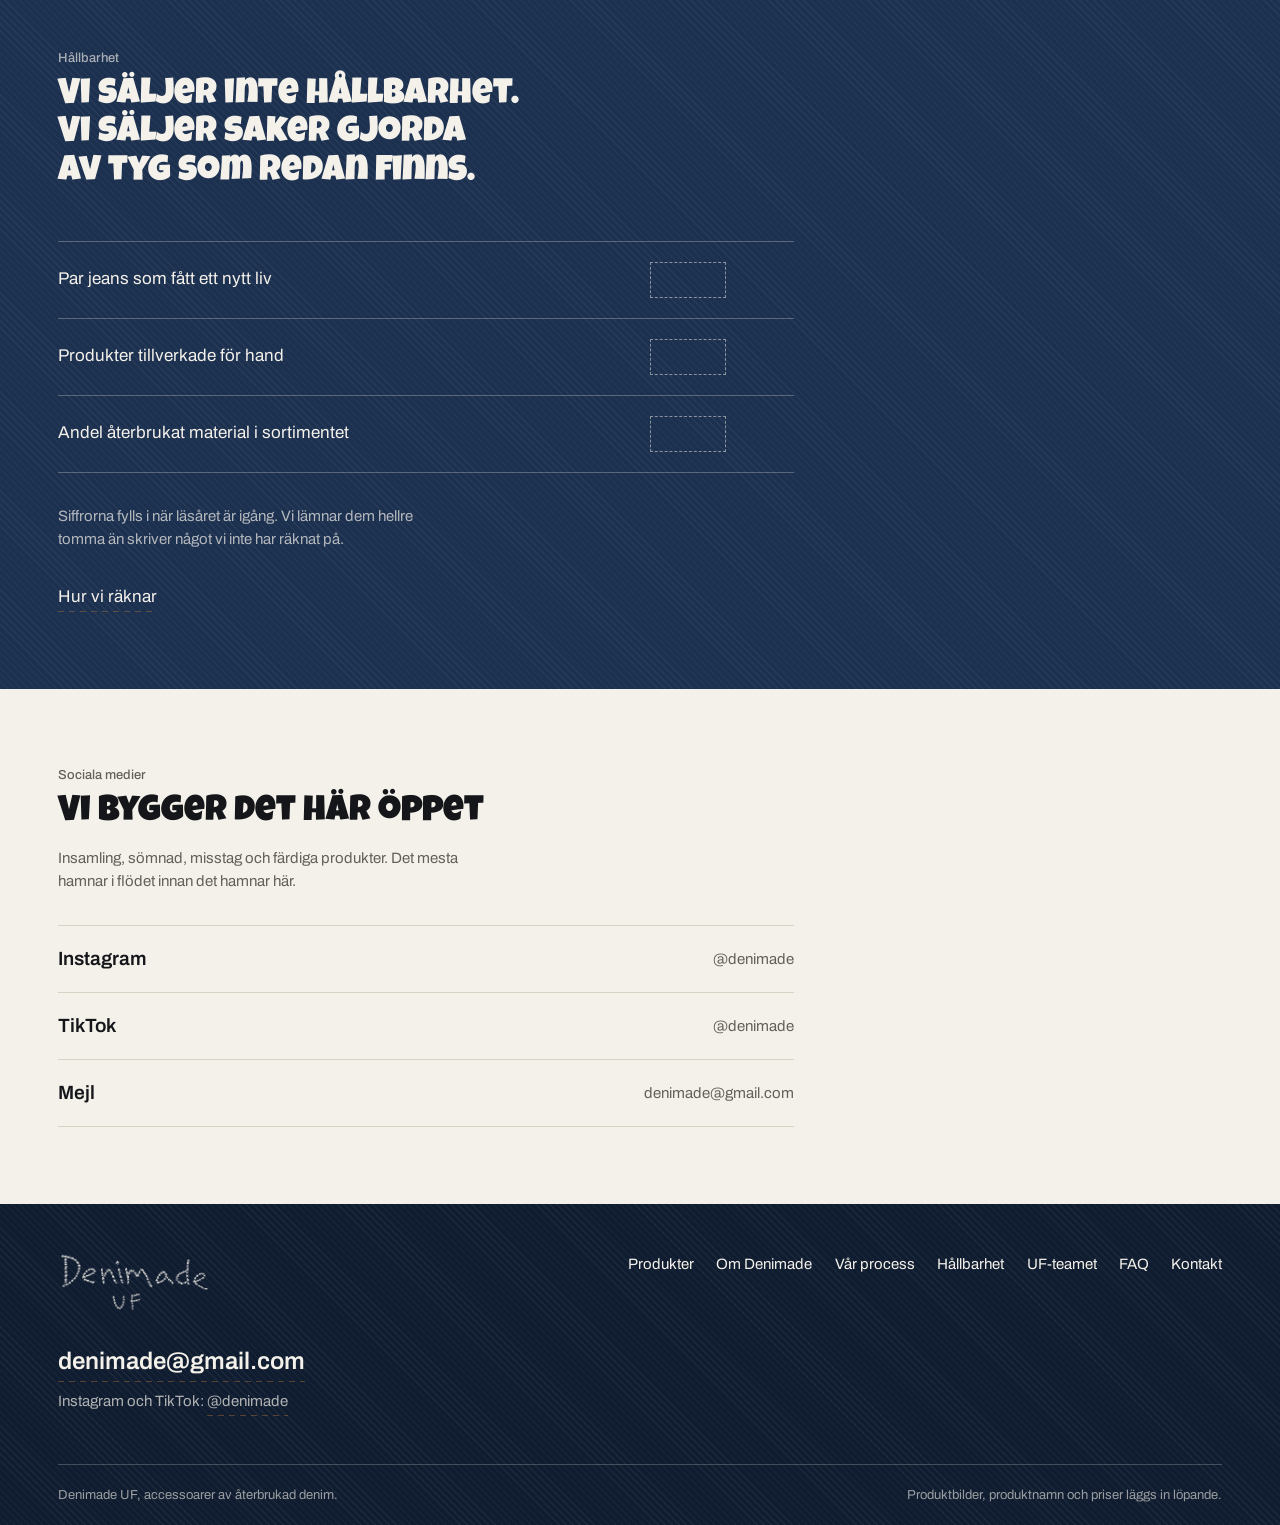
==== commit 2194edf2: "Lägg in Denimades riktiga logotyp Användaren skickade företagets logotyp: "Denimade" handbroderat i " ====
--- a/index.html
+++ b/index.html
@@ -22,8 +22,8 @@
 
   <header class="header" data-header>
     <div class="wrap header__inner">
-      <a class="brand" href="index.html" aria-label="Denimade UF, till startsidan">
-        (Placeholder: logotyp)
+      <a class="brand logo" href="index.html">
+        <span class="logo__txt">Denimade UF, till startsidan</span>
       </a>
 
       <nav class="nav" aria-label="Huvudmeny">
@@ -89,7 +89,9 @@
 
         <div class="hero__head">
           <p class="eyebrow">Accessoarer av återbrukad denim</p>
-          <span class="hero__logo">(Placeholder: logotyp)</span>
+          <span class="hero__logo logo" role="img" aria-label="Denimade UF">
+            <span class="logo__txt">Denimade UF</span>
+          </span>
           <h1 class="display">Andra livet för ett par jeans</h1>
         </div>
 
@@ -286,7 +288,9 @@
     <div class="wrap">
       <div class="footer__inner">
         <div>
-          <span class="footer__brand">(Placeholder: logotyp)</span>
+          <span class="footer__brand logo" role="img" aria-label="Denimade UF">
+            <span class="logo__txt">Denimade UF</span>
+          </span>
           <p><a class="footer__mail link" href="mailto:denimade@gmail.com">denimade@gmail.com</a></p>
           <p class="meta" style="margin-top:.5rem;color:rgba(244,241,234,.7)">
             Instagram och TikTok: <a class="link" href="https://www.instagram.com/denimade" rel="me noopener" target="_blank">@denimade</a>
--- a/assets/css/denimade.css
+++ b/assets/css/denimade.css
@@ -329,30 +329,52 @@
 .header.is-scrolled { border-bottom-color: var(--bone-deep); }
 
 body.is-locked .header { background: transparent; border-bottom-color: transparent; }
-body.is-locked .brand  { color: var(--paper); border-color: rgba(244, 241, 234, .42); }
+body.is-locked .brand  { color: var(--paper); }
 body.is-locked .burger span { background: var(--paper); }
 
 .header__inner {
   display: flex; align-items: center; justify-content: space-between;
   gap: var(--s-3);
-  min-height: 68px;
+  min-height: 74px;
   padding-block: .7rem;
 }
 
-/* Logotypen är en platshållare tills den riktiga filen finns, formgiven
-   som sidans övriga tomrum. */
+/* Logotypen är broderad i ljus tråd på mörk denim. Fotot är extraherat till
+   en alfamask, så märket tar färg av sin omgivning: indigo mot papper,
+   gräddvitt mot indigo. Stygntexturen följer med.
+
+   Utan stöd för mask-image faller den tillbaka på ren text. */
 .brand {
-  display: inline-flex; align-items: center; justify-content: center;
-  min-height: 36px;
-  padding: .4rem .85rem;
-  border: 1px dashed rgba(28, 48, 80, .45);
-  font-size: .75rem;
+  display: inline-flex;
+  align-items: center;
+  font-size: .8125rem;
+  font-weight: 600;
   color: var(--indigo);
   text-decoration: none;
-  white-space: nowrap;
-  transition: border-color .2s var(--ease);
-}
-.brand:hover { border-color: var(--thread); }
+}
+
+.logo {
+  -webkit-mask-repeat: no-repeat; mask-repeat: no-repeat;
+  -webkit-mask-position: left center; mask-position: left center;
+  -webkit-mask-size: contain; mask-size: contain;
+  background-color: currentColor;
+}
+
+@supports ((-webkit-mask-image: url("x")) or (mask-image: url("x"))) {
+  .logo__txt {
+    position: absolute; width: 1px; height: 1px; margin: -1px; padding: 0;
+    overflow: hidden; clip-path: inset(50%); white-space: nowrap;
+  }
+
+  .brand {
+    height: 38px;
+    aspect-ratio: 660 / 168;
+    -webkit-mask-image: url("../img/denimade-wordmark.png");
+    mask-image: url("../img/denimade-wordmark.png");
+    transition: opacity .2s var(--ease);
+  }
+  .brand:hover { opacity: .72; }
+}
 
 .nav { display: none; }
 .nav__list { display: flex; align-items: center; gap: clamp(1.1rem, 2vw, 1.9rem); }
@@ -505,12 +527,15 @@
 
 .hero__head { display: flex; flex-direction: column; align-items: flex-start; gap: var(--s-3); }
 
-.hero__logo {
-  padding: 1rem 1.5rem;
-  border: 1px dashed rgba(28, 48, 80, .45);
-  font-size: var(--t-label);
-  color: var(--indigo);
-  line-height: 1.4;
+.hero__logo { color: var(--indigo); font-size: var(--t-label); }
+
+@supports ((-webkit-mask-image: url("x")) or (mask-image: url("x"))) {
+  .hero__logo {
+    height: clamp(58px, 7vw, 84px);
+    aspect-ratio: 660 / 265;
+    -webkit-mask-image: url("../img/denimade-lockup.png");
+    mask-image: url("../img/denimade-lockup.png");
+  }
 }
 
 .hero__type { display: flex; flex-direction: column; gap: var(--s-3); }
@@ -807,12 +832,15 @@
 
 .footer__inner { display: grid; gap: var(--s-4); }
 
-.footer__brand {
-  display: inline-block;
-  padding: .8rem 1.25rem;
-  border: 1px dashed rgba(244, 241, 234, .42);
-  font-size: .75rem;
-  line-height: 1.4;
+.footer__brand { display: inline-block; font-size: .75rem; }
+
+@supports ((-webkit-mask-image: url("x")) or (mask-image: url("x"))) {
+  .footer__brand {
+    height: 62px;
+    aspect-ratio: 660 / 265;
+    -webkit-mask-image: url("../img/denimade-lockup.png");
+    mask-image: url("../img/denimade-lockup.png");
+  }
 }
 
 .footer__mail {
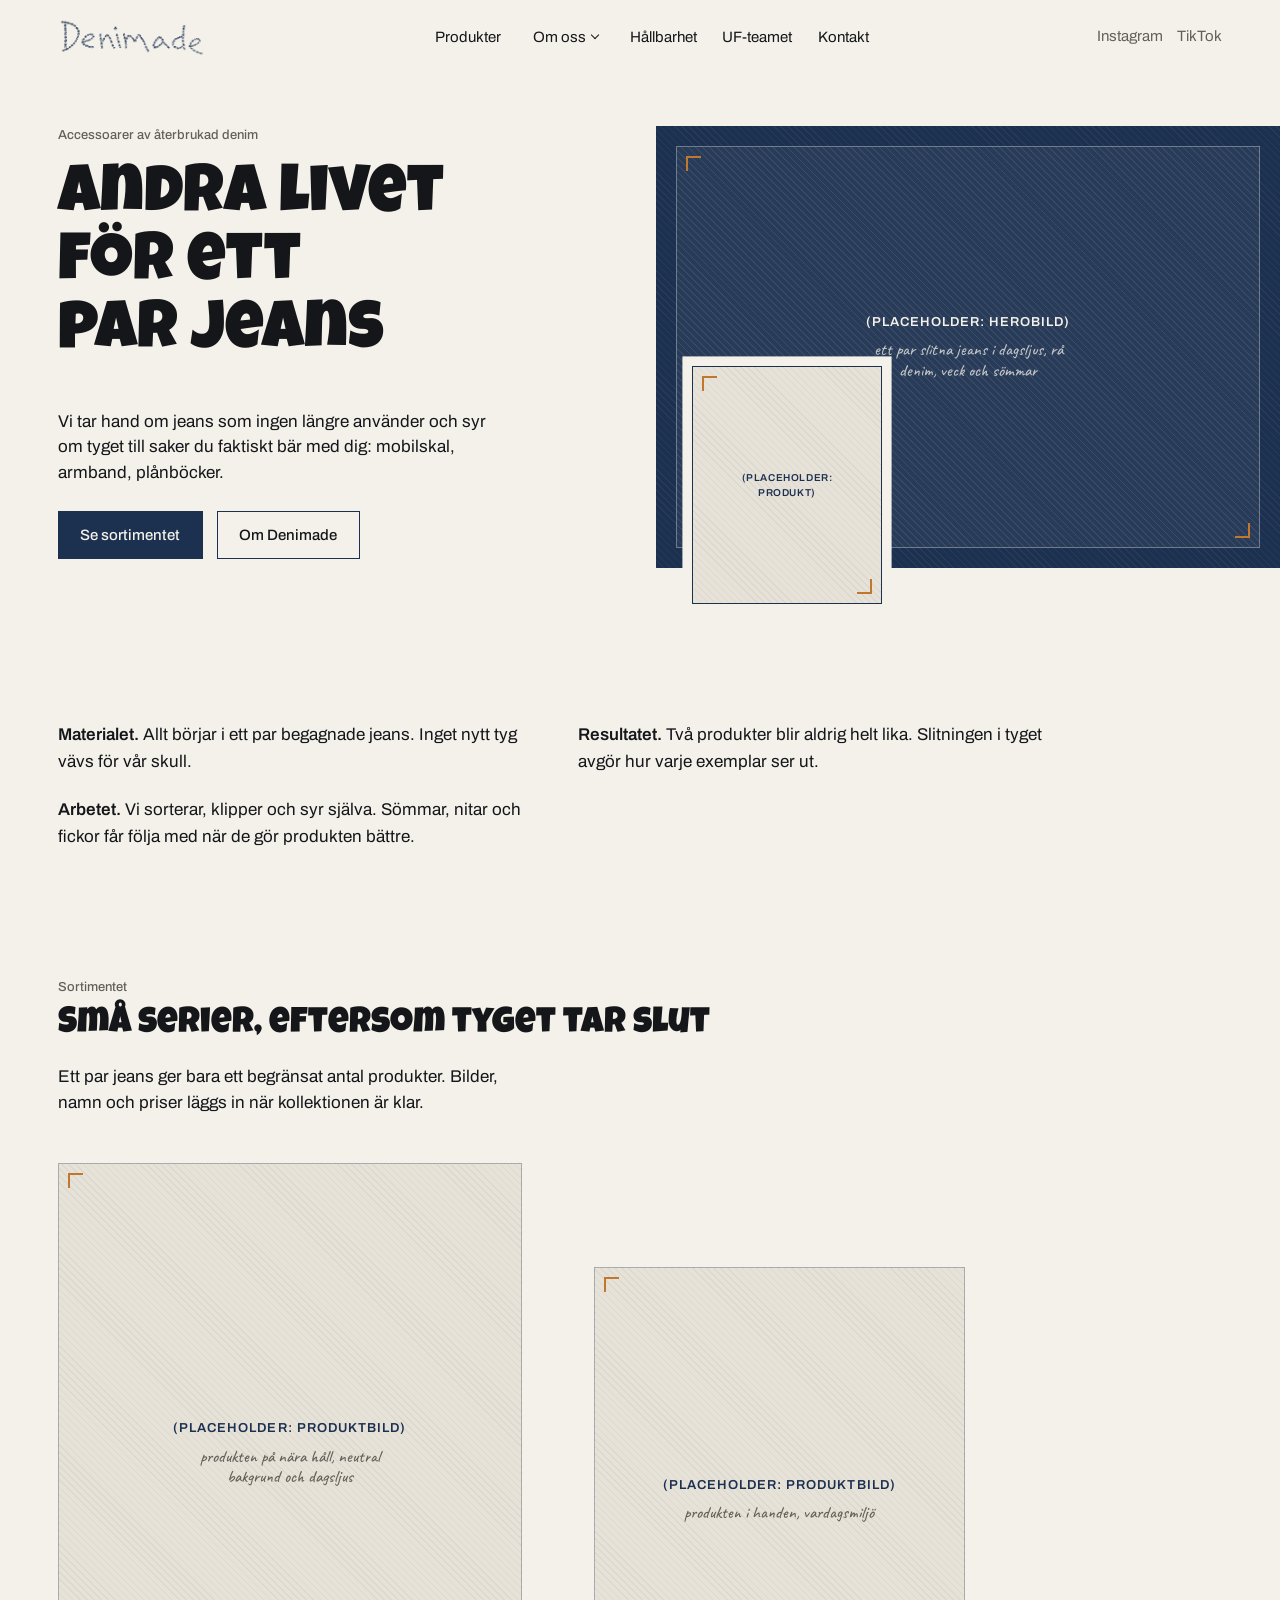
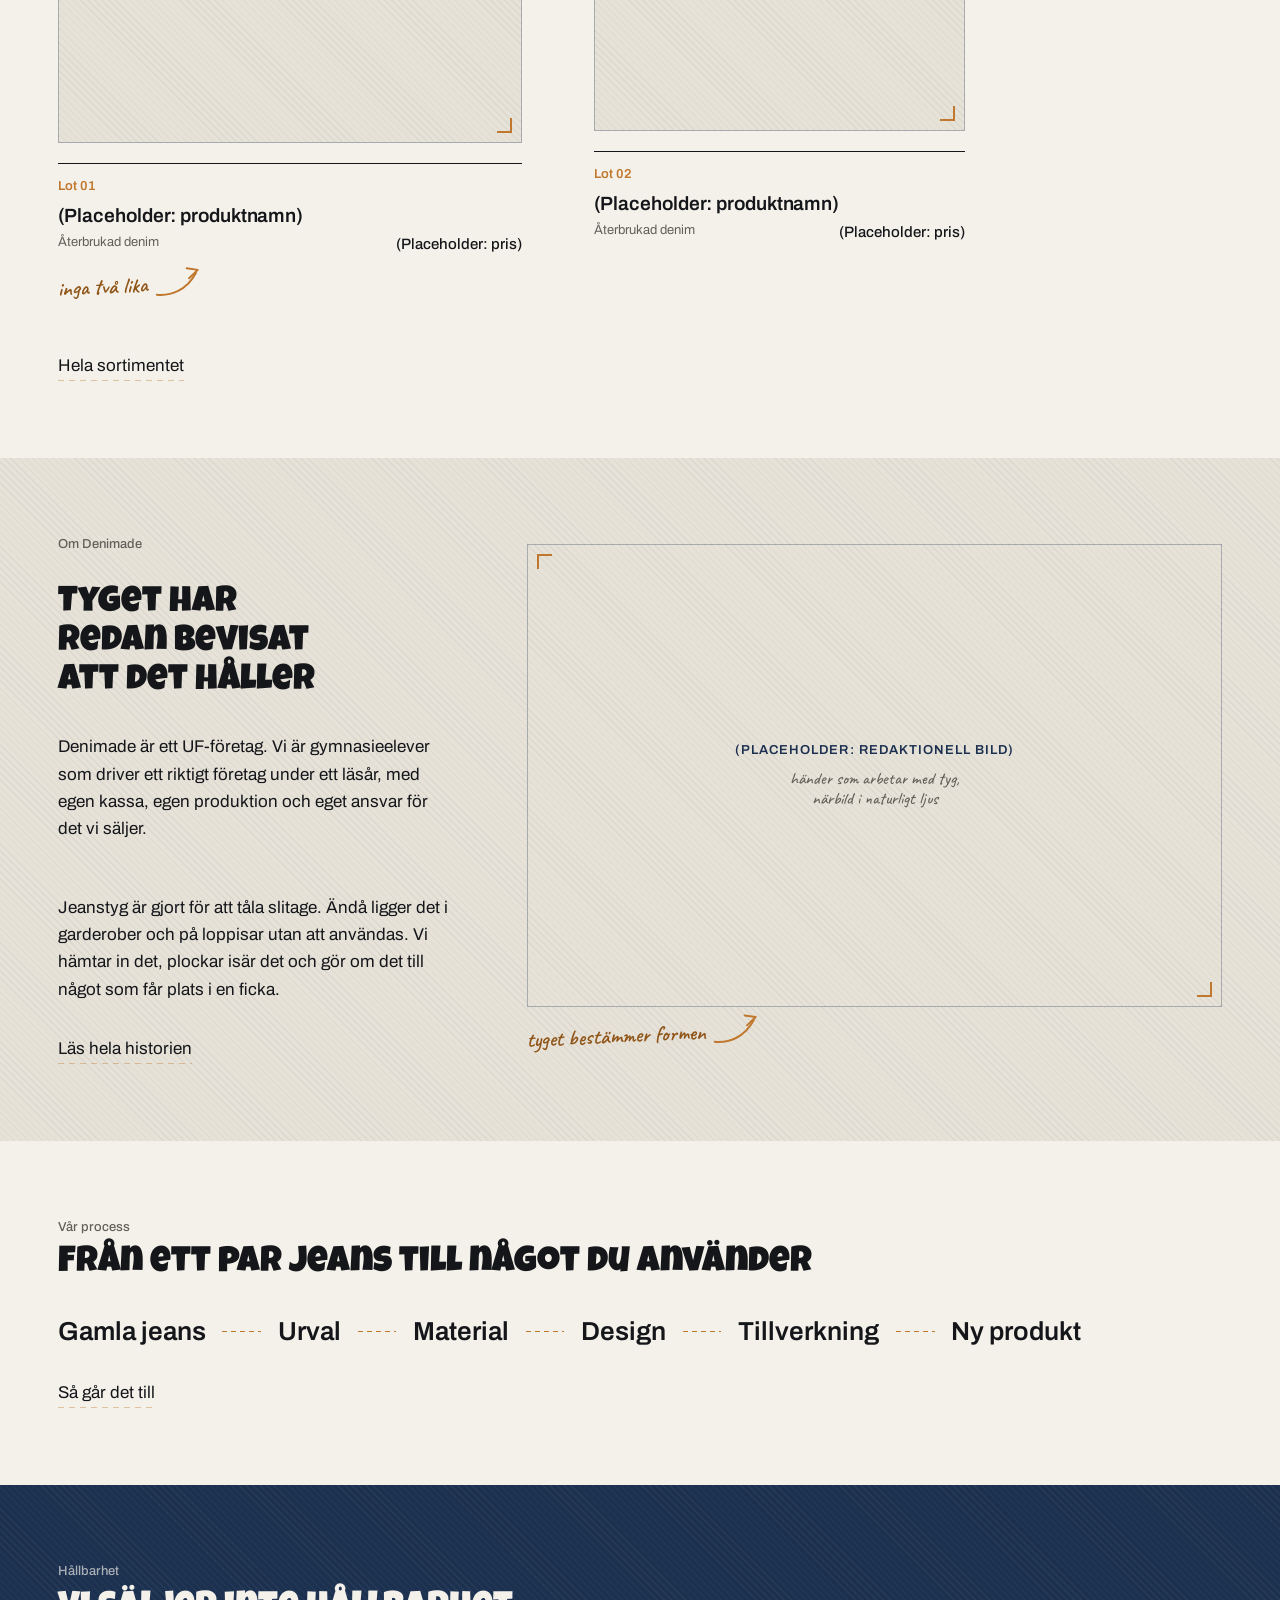
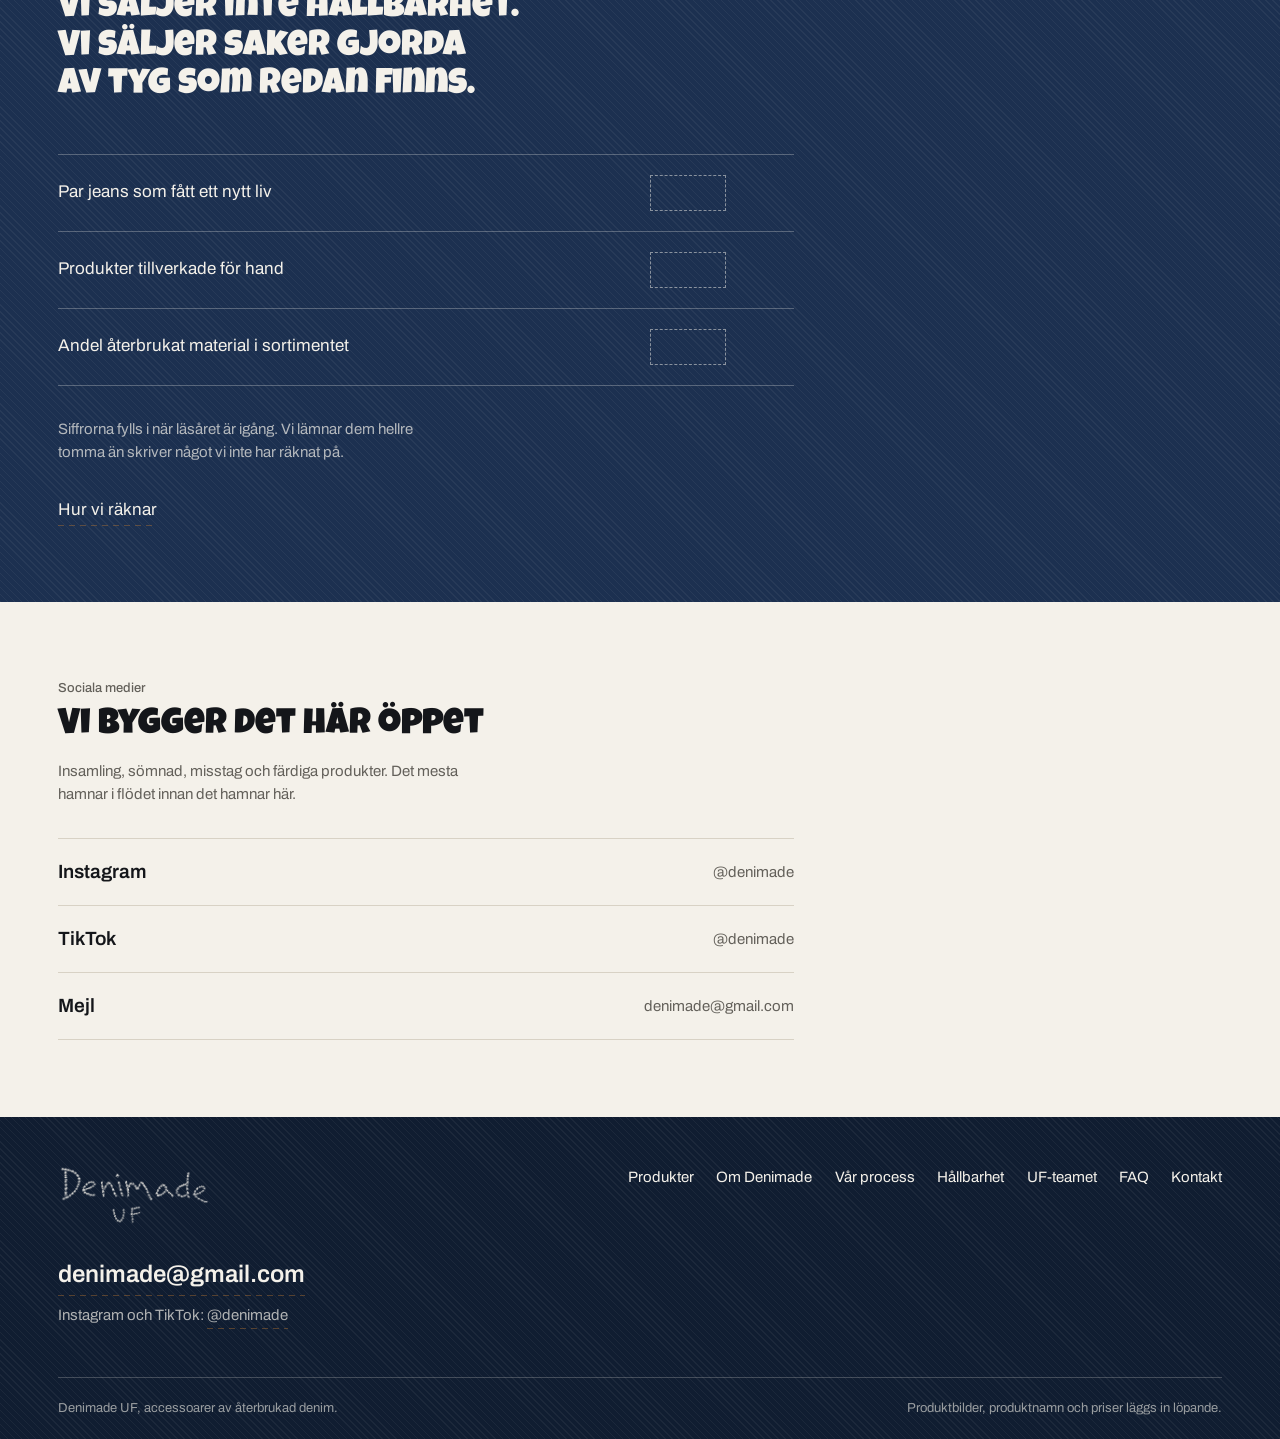
==== commit 9d17f983: "Ta bort logotyplåsningen ur heron Låsningen "Denimade UF" hamnade inklämd mellan etiketten och rubri" ====
--- a/index.html
+++ b/index.html
@@ -89,9 +89,6 @@
 
         <div class="hero__head">
           <p class="eyebrow">Accessoarer av återbrukad denim</p>
-          <span class="hero__logo logo" role="img" aria-label="Denimade UF">
-            <span class="logo__txt">Denimade UF</span>
-          </span>
           <h1 class="display">Andra livet för ett par jeans</h1>
         </div>
 
--- a/assets/css/denimade.css
+++ b/assets/css/denimade.css
@@ -527,17 +527,6 @@
 
 .hero__head { display: flex; flex-direction: column; align-items: flex-start; gap: var(--s-3); }
 
-.hero__logo { color: var(--indigo); font-size: var(--t-label); }
-
-@supports ((-webkit-mask-image: url("x")) or (mask-image: url("x"))) {
-  .hero__logo {
-    height: clamp(58px, 7vw, 84px);
-    aspect-ratio: 660 / 265;
-    -webkit-mask-image: url("../img/denimade-lockup.png");
-    mask-image: url("../img/denimade-lockup.png");
-  }
-}
-
 .hero__type { display: flex; flex-direction: column; gap: var(--s-3); }
 .hero__actions { display: flex; flex-wrap: wrap; gap: var(--s-2); margin-top: .35rem; }
 
@@ -909,9 +898,6 @@
     justify-content: flex-start;
     padding-top: clamp(1.5rem, 8vw, 2.5rem);
   }
-  /* Headern bär redan märket några rader upp. */
-  .hero__logo { display: none; }
-
   .spec__row { grid-template-columns: 1fr auto; }
 }
 
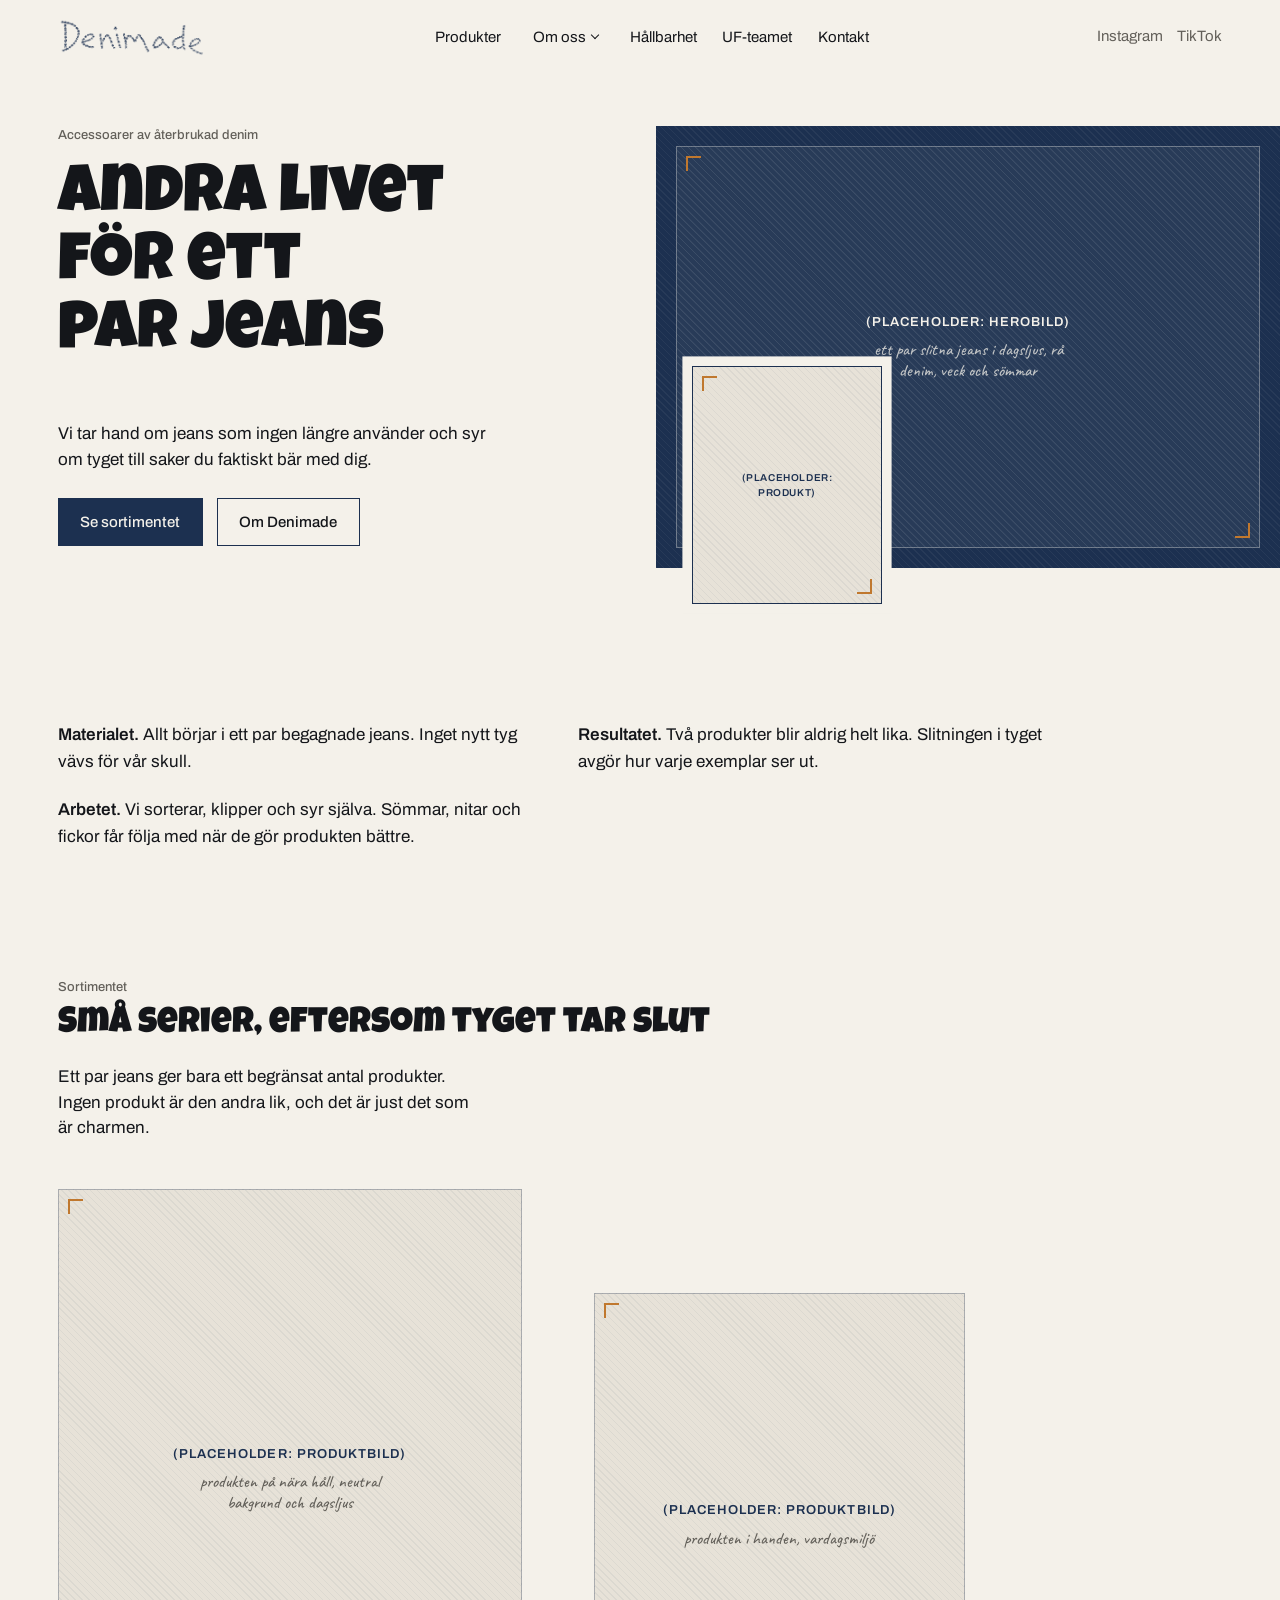
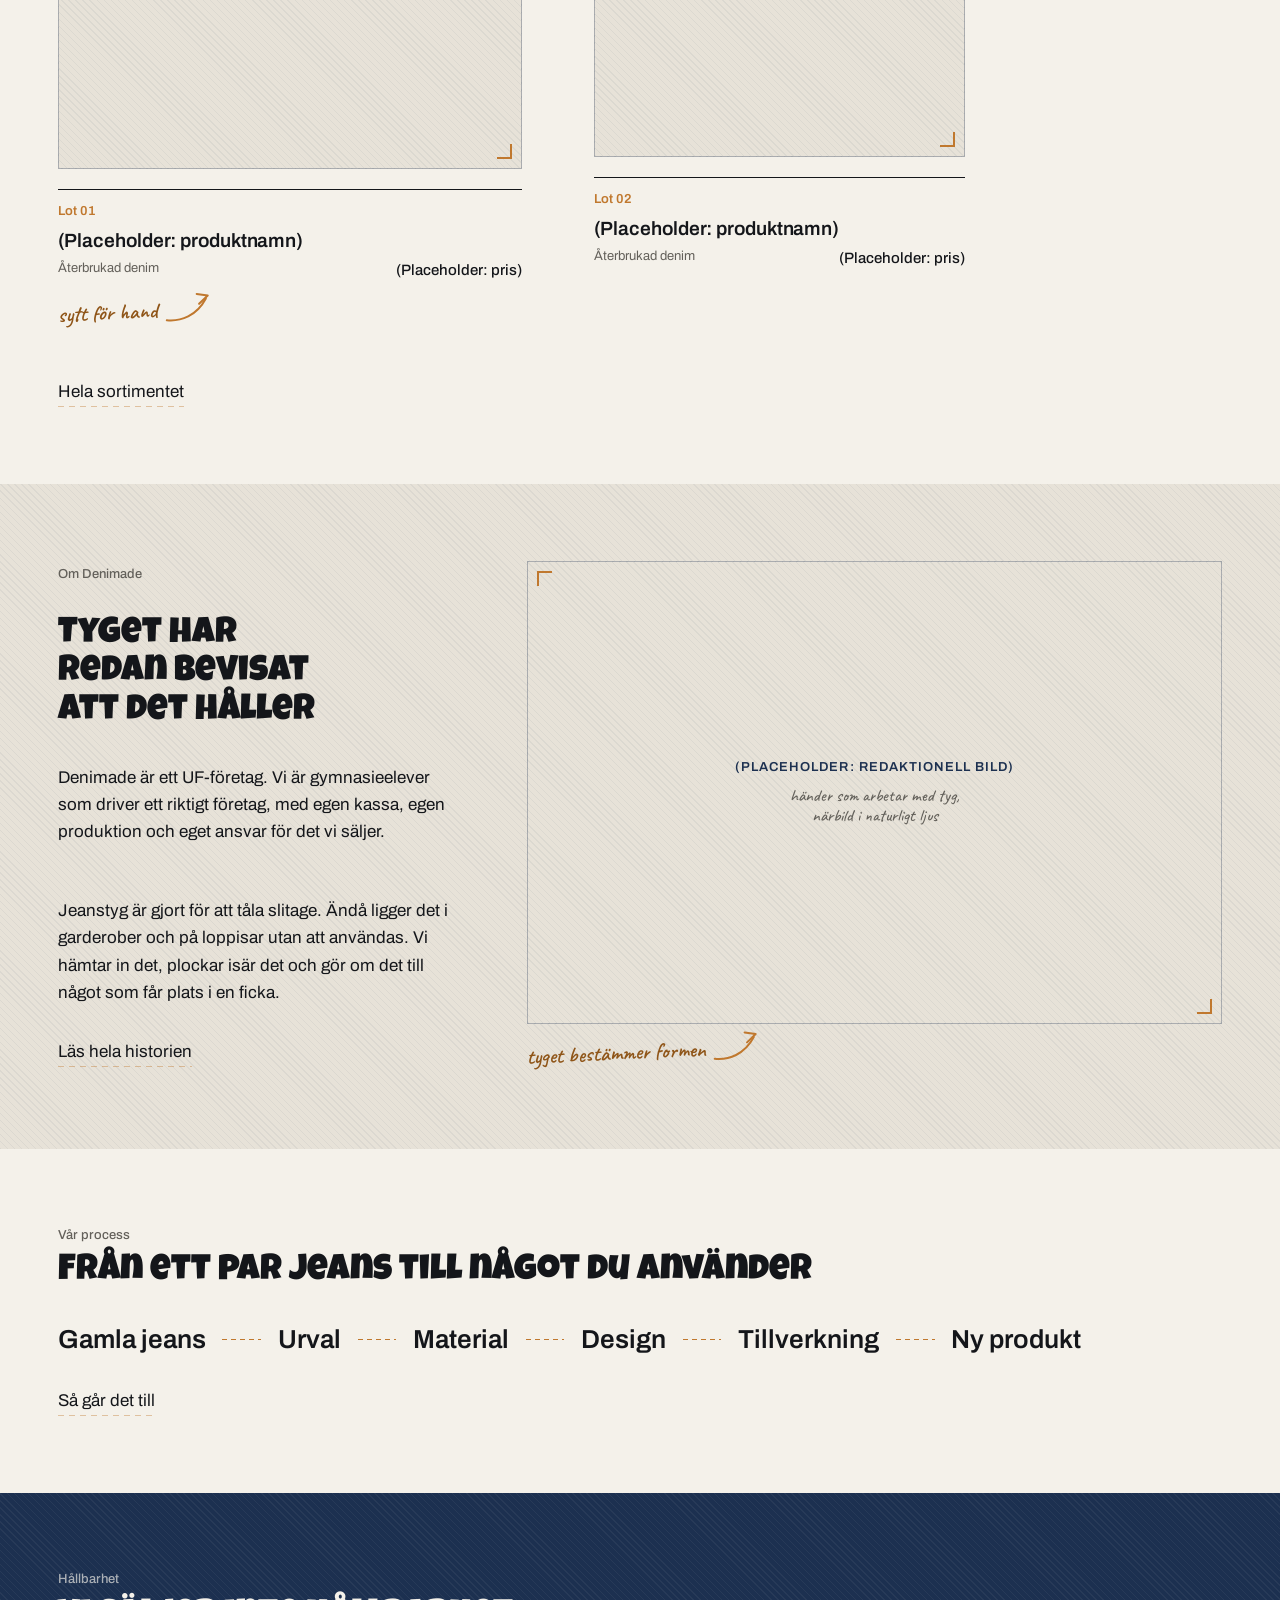
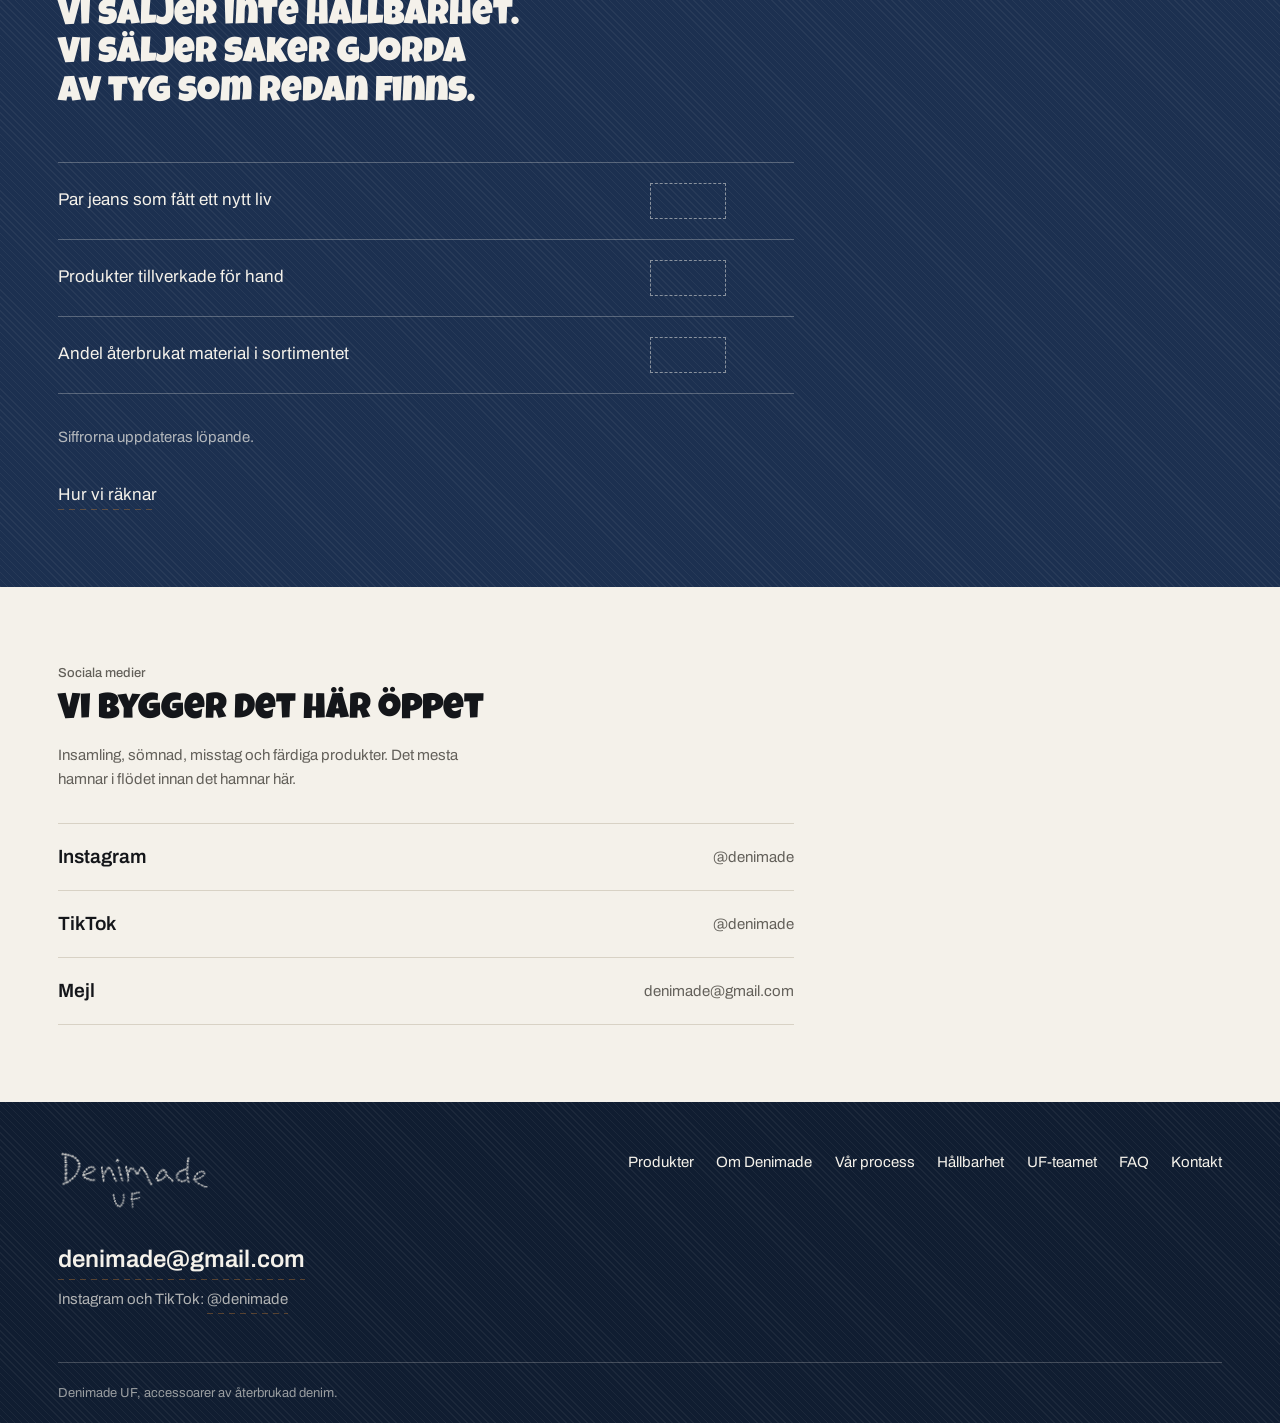
==== commit 3c825c1d: "Skriv om texten så den handlar om produkterna, inte om läsåret Sajten ursäktade sig på flera ställen" ====
--- a/index.html
+++ b/index.html
@@ -105,7 +105,7 @@
         <div class="hero__type">
           <p class="lead">
             Vi tar hand om jeans som ingen längre använder och syr om tyget till saker
-            du faktiskt bär med dig: mobilskal, armband, plånböcker.
+            du faktiskt bär med dig.
           </p>
           <div class="hero__actions">
             <a class="btn btn--solid" href="produkter.html">Se sortimentet</a>
@@ -132,8 +132,8 @@
         <p class="eyebrow">Sortimentet</p>
         <h2>Små serier, eftersom tyget tar slut</h2>
         <p class="lead">
-          Ett par jeans ger bara ett begränsat antal produkter. Bilder, namn och priser
-          läggs in när kollektionen är klar.
+          Ett par jeans ger bara ett begränsat antal produkter. Ingen produkt är den
+          andra lik, och det är just det som är charmen.
         </p>
       </div>
 
@@ -149,7 +149,7 @@
             <p class="product__price">(Placeholder: pris)</p>
             <p class="product__material">Återbrukad denim</p>
           </div>
-          <p class="note note--up">inga två lika<svg class="note__arrow" viewBox="0 0 50 34" aria-hidden="true"><path d="M3 5 C 17 3, 33 8, 43 25"/><path d="M36 20 L 45 28 L 34 30"/></svg></p>
+          <p class="note note--up">sytt för hand<svg class="note__arrow" viewBox="0 0 50 34" aria-hidden="true"><path d="M3 5 C 17 3, 33 8, 43 25"/><path d="M36 20 L 45 28 L 34 30"/></svg></p>
         </article>
         <article class="product ">
           <div class="ph" role="img" aria-label="Platshållare för produktbild, lot 02">
@@ -175,7 +175,7 @@
           <h2>Tyget har redan bevisat att det håller</h2>
           <p class="body">
             Denimade är ett UF-företag. Vi är gymnasieelever som driver ett riktigt
-            företag under ett läsår, med egen kassa, egen produktion och eget ansvar
+            företag, med egen kassa, egen produktion och eget ansvar
             för det vi säljer.
           </p>
           <p class="body">
@@ -242,8 +242,7 @@
         </dl>
 
         <p class="meta" style="margin-top:var(--s-4);max-width:44ch">
-          Siffrorna fylls i när läsåret är igång. Vi lämnar dem hellre tomma än skriver
-          något vi inte har räknat på.
+          Siffrorna uppdateras löpande.
         </p>
 
         <p style="margin-top:var(--s-4)"><a class="link" href="hallbarhet.html">Hur vi räknar</a></p>
@@ -307,7 +306,6 @@
 
       <p class="colophon">
         <span>Denimade UF, accessoarer av återbrukad denim.</span>
-        <span>Produktbilder, produktnamn och priser läggs in löpande.</span>
       </p>
     </div>
   </footer>
